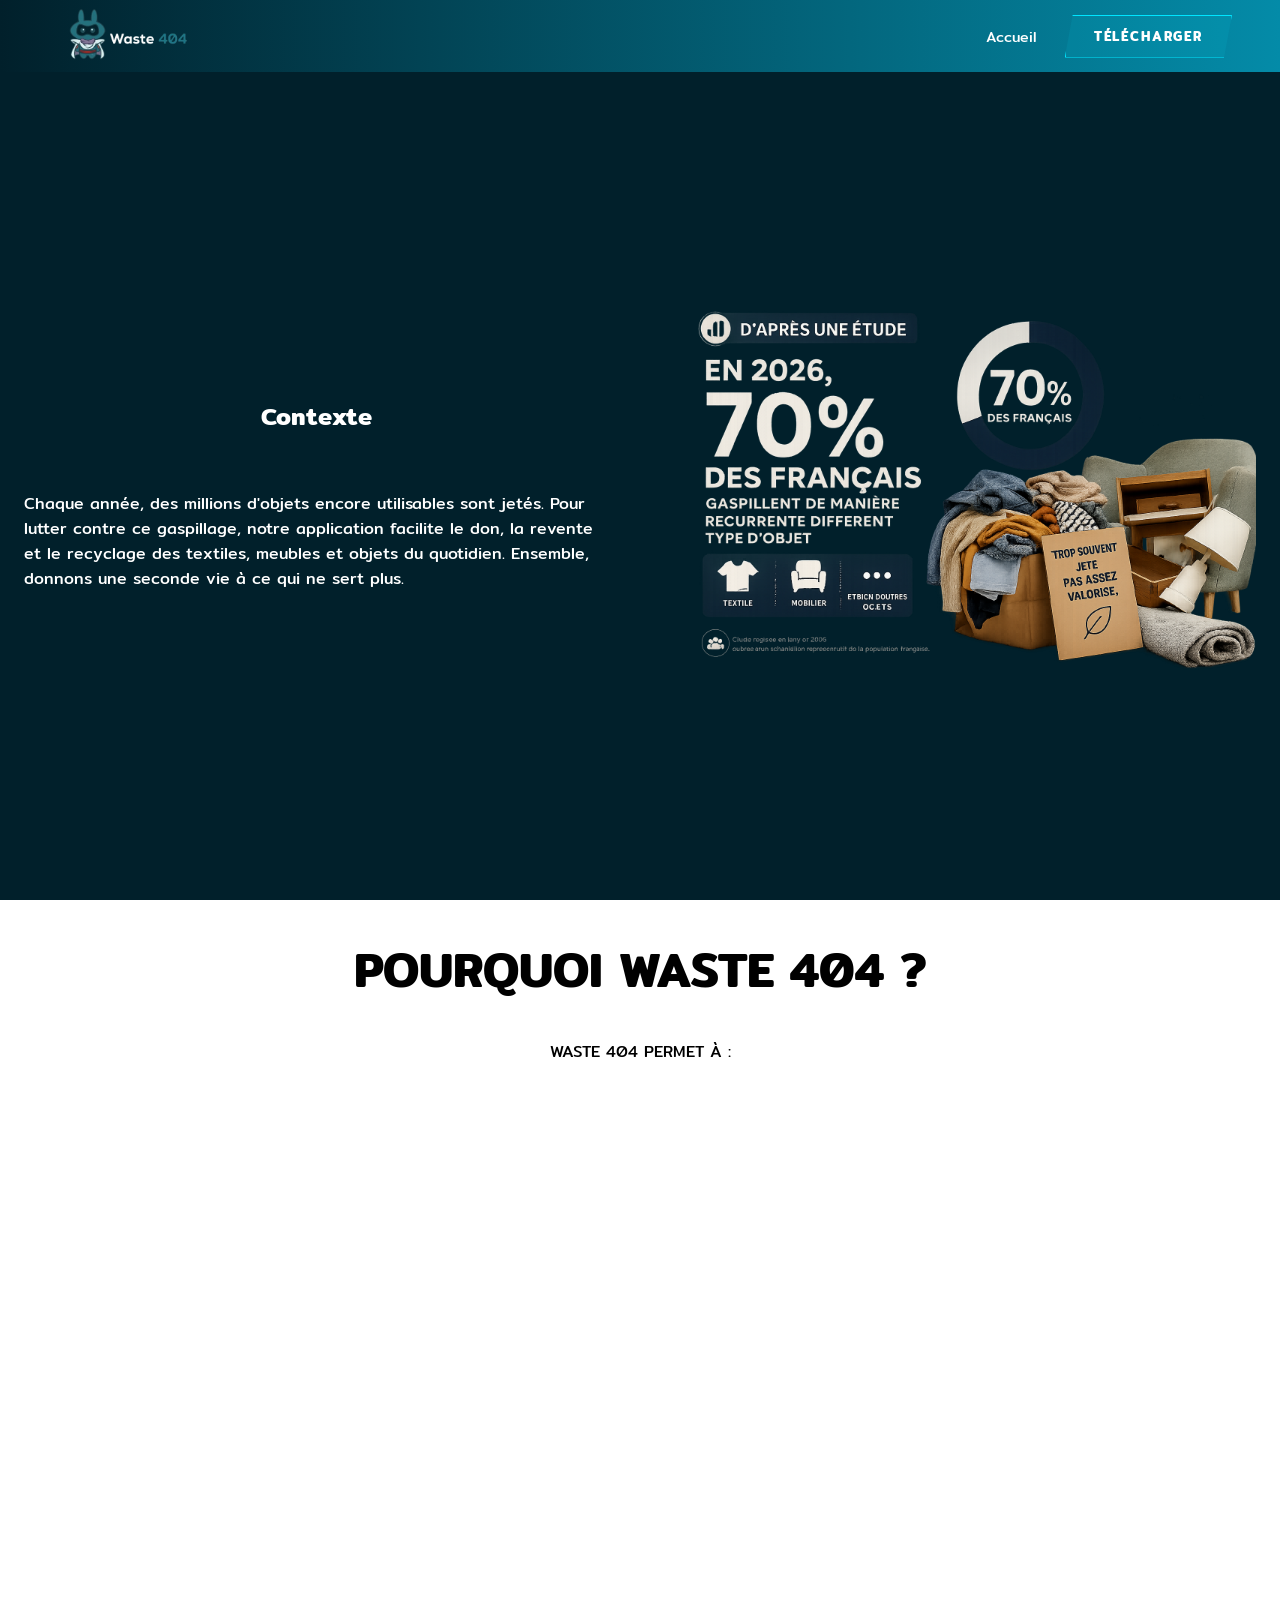
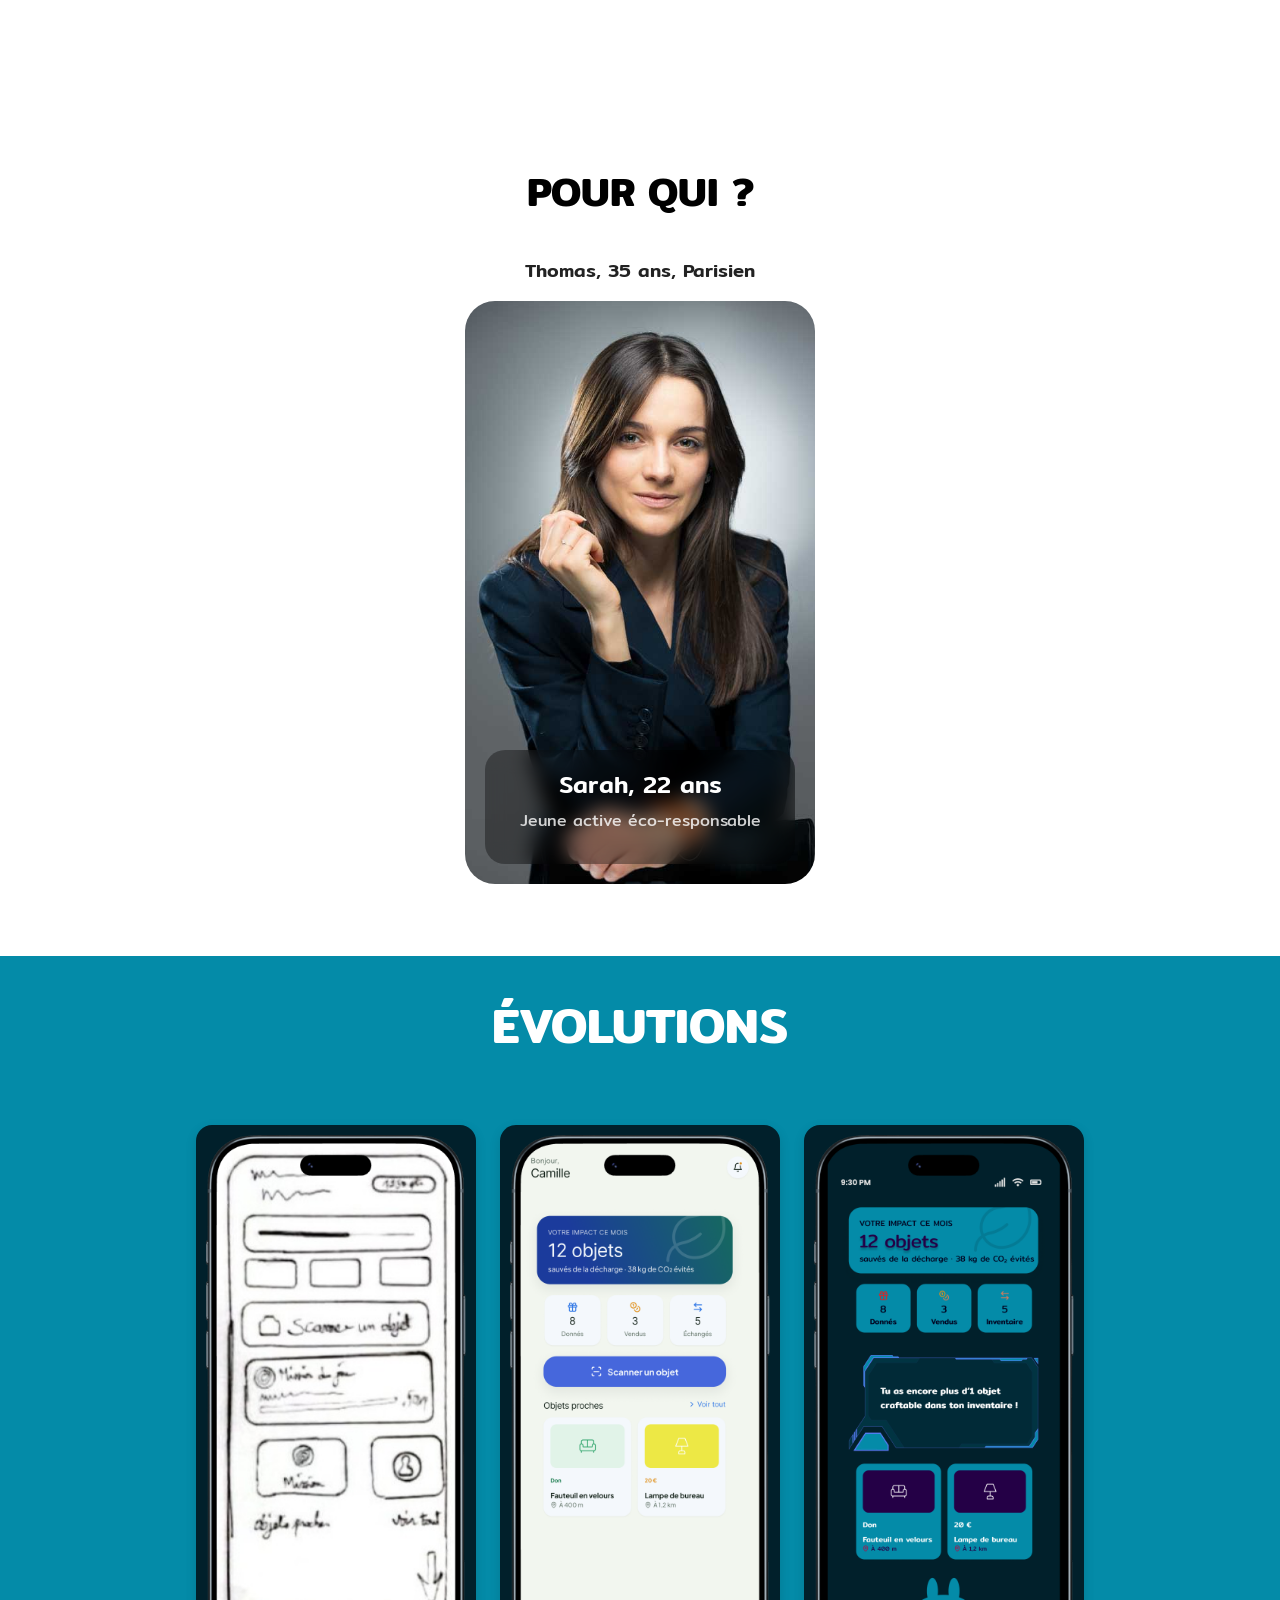
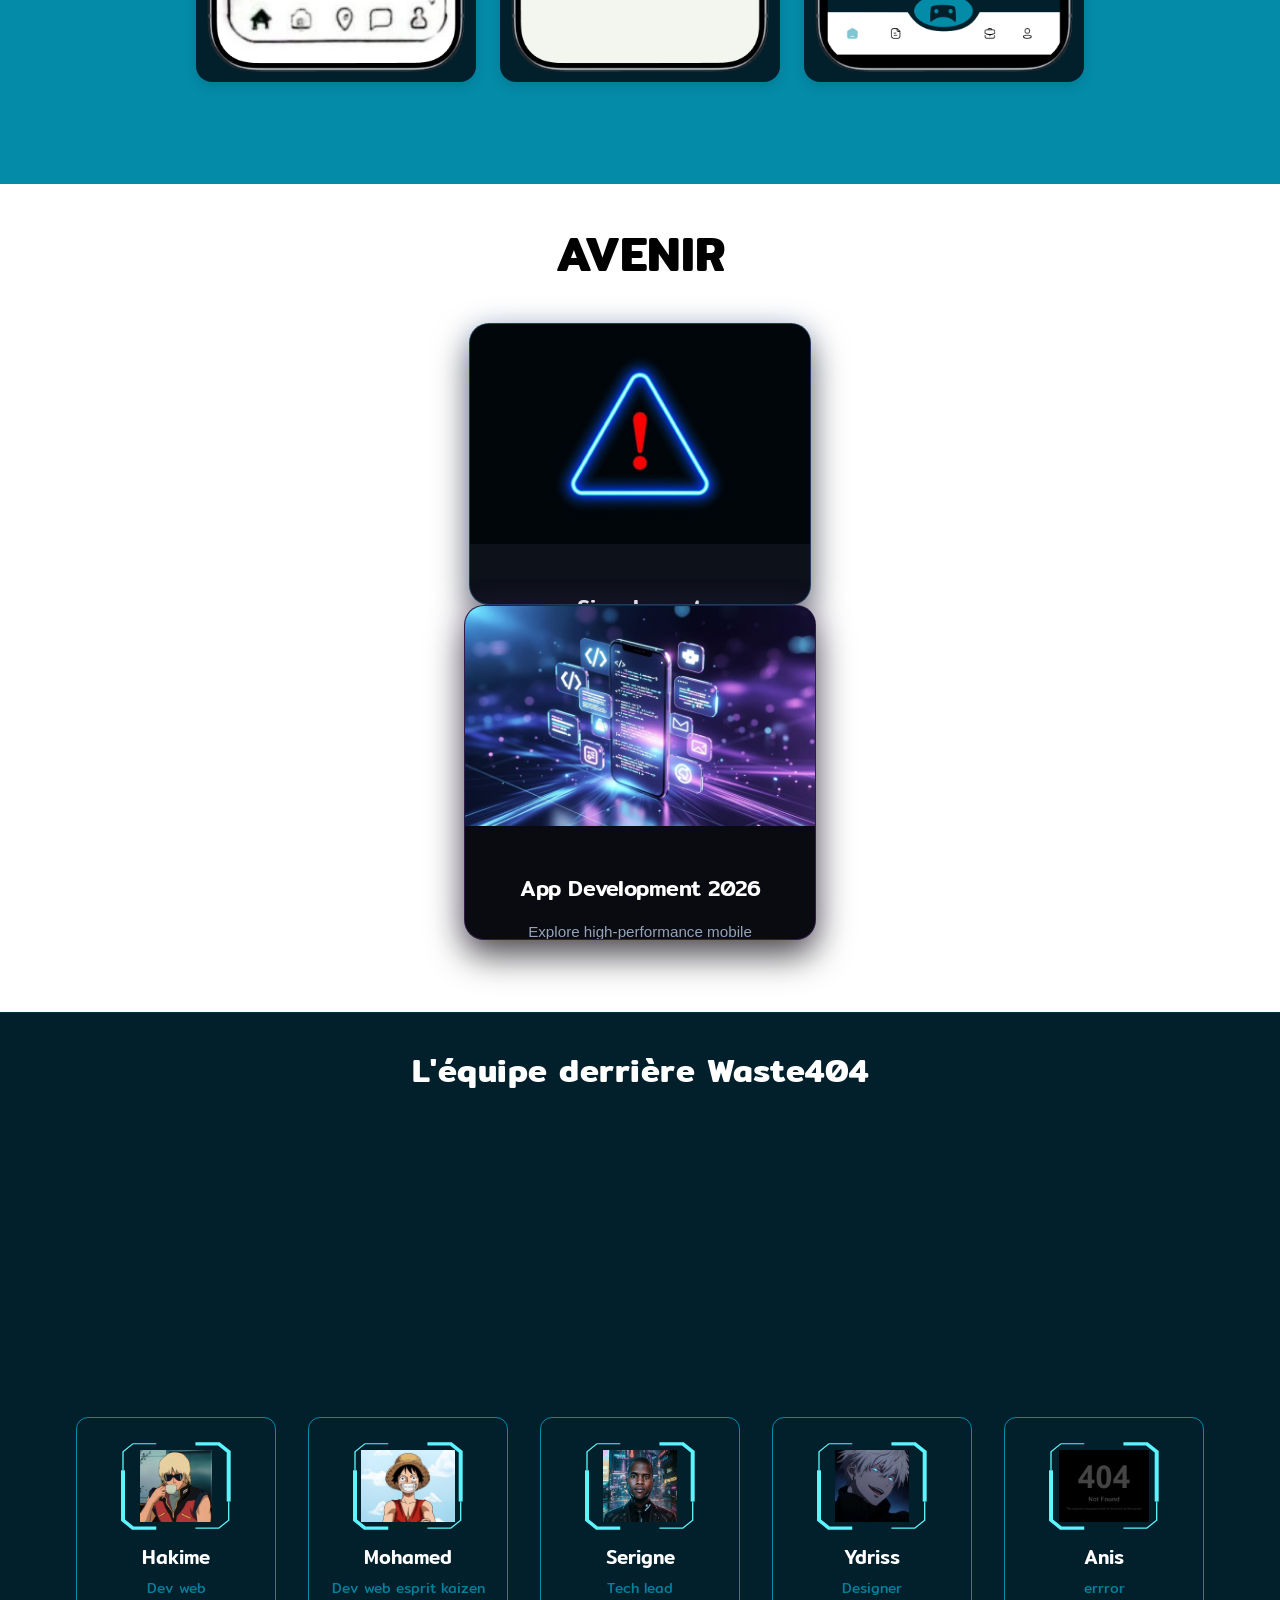
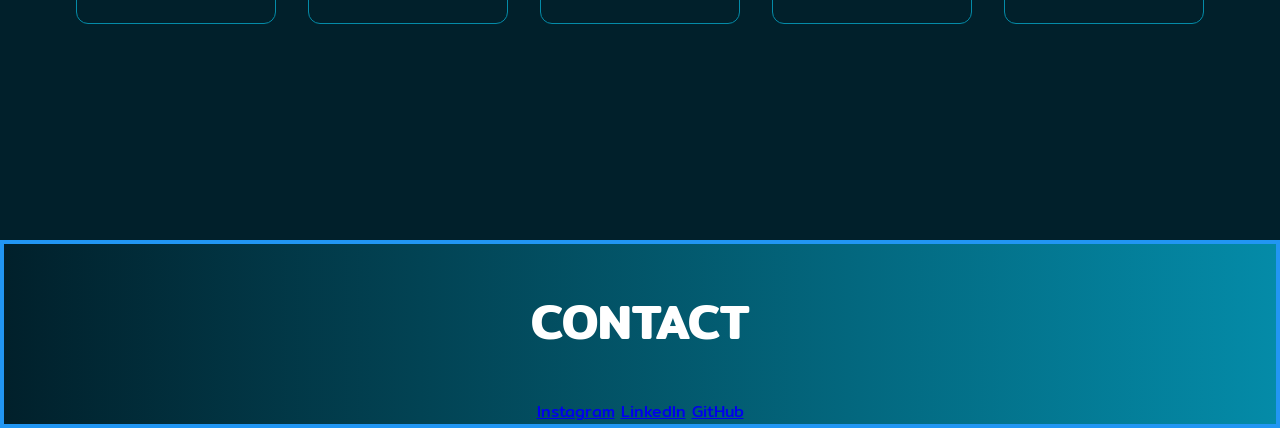
==== doc.html @ 0992323d "uniformisation index et doc section 100vh et titre mitr" ====
<!DOCTYPE html>
<html>

<head>
  <meta charset="utf-8" />
  <meta name="viewport" content="width=device-width" />
  <title>Projet - Documentation</title>
  <link href="style.css" rel="stylesheet" type="text/css" />
  <link href="doc.css" rel="stylesheet" type="text/css" />
</head>

<body>
  <nav class="main-nav">
    <a href="index.html#accueil" class="nav-logo">
      <img src="asset/Waste_404LogoNav.png" alt="Waste 404">
    </a>
    <div class="nav-actions">
      <a href="index.html" class="nav-link">Accueil</a>
      <a target="_blank" href="https://www.figma.com/proto/Yg1JPnP7CUxEsBsc0eBv6f/WASTE-404?node-id=6352-3486&t=ItSNBShxPA9ElTEq-1" class="nav-cta">Télécharger</a>
    </div>
  </nav>
  
  <header>
    <section id="Contexte">
    <div class="container-glo">
      <div class="context-text">
      <h1>Contexte</h1>
        <p>Chaque année, des millions d'objets encore utilisables sont jetés. Pour lutter contre ce gaspillage, notre application facilite le don, la revente et le recyclage des textiles, meubles et objets du quotidien. Ensemble, donnons une seconde vie à ce qui ne sert plus.</p>
      </div>
        <img src="asset/ChatGPT Image 22 juin 2026, 03_40_46.png">
       </div> 

  </section>
  </header>
  <main>

    <section class="section contexte">
      <div class="content">
        <h2>POURQUOI WASTE 404 ?</h2>
        <p>WASTE 404 permet à :</p>
      </div>
    </section>

 

    <section class="section pour-qui">
      <h2>POUR QUI ?</h2>
      <div class="card">
        <div class="texte">
          <h3>Thomas, 35 ans, Parisien</h3>
        </div>

        <div class="persona-image">
          <img src="asset/Sarah.png" alt="Sarah">

          <div class="persona-footer">
            <h4>Sarah, 22 ans</h4>
            <p>Jeune active éco-responsable</p>
          </div>
        </div>

      </div>
    </section>

    <section class="evolutions">
      <h1 class="section-heading">ÉVOLUTIONS</h1>
      <div class="cards">
        <div class="card">
          <img src="asset/PapierFrame (1).png" alt="Wireframe">
        </div>
        <div class="card">
          <img src="asset/Phase1_Accueil.png" alt="Version claire">
        </div>
        <div class="card">
          <img src="asset/Accueil_final.png" alt="Version sombre">
        </div>
      </div>
    </section>
    <section class="section contexte">
      <div class="content">
        <h2>AVENIR</h2>
      </div>
      <div class="neon-card">
        <!-- Conteneur pour l'image -->
        <div class="card-image-container">
          <img src="Signalement.jpeg" alt="Alerte Néon" class="card-image">
        </div>

        <!-- Conteneur pour le texte en dessous -->
        <div class="card-content">
          <h3>Signalement</h3>
          <p>Ajout d'une fonctionnalité de Signalement.</p>
        </div>
      </div>
      <div class="dev-card">
        <!-- Conteneur pour l'image -->
        <div class="card-image-container">
          <img src="asset/Contact-Dev.jpeg" alt="App Development" class="card-image">
        </div>

        <!-- Conteneur pour le texte en dessous -->
        <div class="card-content">
          <h3>App Development 2026</h3>
          <p>Explore high-performance mobile engineering. Build seamless, modern interfaces with powerful backend
            systems and glassmorphic designs.</p>
        </div>
      </div>
      </section>

      <section id="team-section">
        <div class="team-container">
          <h1 id="team-title" class="section-heading">L'équipe derrière Waste404</h1>
          <div class="team-grid">
            <div class="team-card">
              <div class="testimonial-photo team-photo">
                <img src="asset/87c9657e01e92c40a8dbd4ad7228b043_400x400.png" alt="Hakime" class="avatar">
              </div>
              <h4>Hakime</h4>
              <p class="team-role">Dev web</p>
            </div>
            <div class="team-card">
              <div class="testimonial-photo team-photo">
                <img src="asset/couvsiteluffy.png" alt="Mohamed" class="avatar">
              </div>
              <h4>Mohamed</h4>
              <p class="team-role">Dev web esprit kaizen</p>
            </div>
            <div class="team-card">
              <div class="testimonial-photo team-photo">
                <img src="asset/Gemini_Generated_Image_l7ln7l7ln7l7ln7l.png" alt="Serigne" class="avatar">
              </div>
              <h4>Serigne</h4>
              <p class="team-role">Tech lead</p>
            </div>
            <div class="team-card">
              <div class="testimonial-photo team-photo">
                <img src="asset/5418462046432047.jpg" alt="Ydriss" class="avatar">
              </div>
              <h4>Ydriss</h4>
              <p class="team-role">Designer</p>
            </div>
            <div class="team-card">
              <div class="testimonial-photo team-photo">
                <img src="asset/Error_404.png" alt="Anis" class="avatar">
              </div>
              <h4>Anis</h4>
              <p class="team-role">errror</p>
            </div>
          </div>
        </div>
      </section>

    </main>

  <footer>
    <div class="footer-content">
      <h2>Contact</h2>

      <div class="socials">
        <a href="#">Instagram</a>
        <a href="#">LinkedIn</a>
        <a href="#">GitHub</a>
      </div>
    </div>
  </footer>

</body>

</html>
---- style.css ----
@import url('https://fonts.googleapis.com/css2?family=Mitr:wght@400;500;600&display=swap');

:root {
  --font-title: "Mitr", sans-serif;
  --font-title-weight-medium: 500;
  --font-title-weight-semibold: 600;
}

h1,
h2 {
  font-family: var(--font-title);
  font-weight: var(--font-title-weight-semibold);
}

h3,
h4,
h5,
h6 {
  font-family: var(--font-title);
  font-weight: var(--font-title-weight-medium);
}
---- doc.css ----
/* Le code CSS spécifique à la page de documentation */

html {
    height: 100%;
    width: 100%;
    padding: 0;
    margin: 0;
    scroll-behavior: smooth;
    scroll-padding-top: var(--nav-height);
}

body {
    margin: 0;
    font-family: var(--font-title);
}

:root {
    --Dark-Amethyst: #240046;
    --bleu-sarcelle: #048BA8;
    --bleu-nuit: #01202B;
    --blanc: #FFF;
    --cyan-neon: #00E5FF;
    --nav-height: 72px;
    --section-height: calc(100vh - var(--nav-height));
    --section-title-margin-top: 32px;
    --section-title-margin-bottom: 32px;
}

/* NAVBAR */
.main-nav {
    position: sticky;
    top: 0;
    z-index: 1000;
    height: var(--nav-height);
    background: linear-gradient(to right, var(--bleu-nuit), var(--bleu-sarcelle));
    display: flex;
    justify-content: space-between;
    align-items: center;
    padding: 0 48px;
    box-sizing: border-box;
}

.nav-logo {
    display: flex;
    align-items: center;
    text-decoration: none;
    flex-shrink: 0;
}

.nav-logo img {
    width: 160px;
    height: auto;
    display: block;
    transition: filter 0.3s ease;
}

.nav-logo:hover img {
    filter: drop-shadow(0 0 8px rgba(0, 229, 255, 0.5));
}

.nav-actions {
    display: flex;
    align-items: center;
    gap: 28px;
    margin-left: auto;
}

.nav-link {
    text-decoration: none;
    color: white;
    font-size: 0.9rem;
    transition: opacity 0.25s ease;
}

.nav-link:hover {
    text-decoration: underline;
    text-underline-offset: 4px;
    text-decoration-color: var(--cyan-neon);
}

.nav-cta {
    text-decoration: none;
    color: var(--blanc);
    font-size: 0.82rem;
    font-weight: 600;
    letter-spacing: 0.14em;
    text-transform: uppercase;
    padding: 10px 28px;
    border: 1px solid var(--cyan-neon);
    background: rgba(0, 229, 255, 0.08);
    clip-path: polygon(8px 0, 100% 0, calc(100% - 8px) 100%, 0 100%);
    transition: background 0.25s ease, box-shadow 0.25s ease, transform 0.25s ease;
    flex-shrink: 0;
}

.nav-cta:hover {
    background: rgba(0, 229, 255, 0.2);
    box-shadow: 0 0 20px rgba(0, 229, 255, 0.35), inset 0 0 12px rgba(0, 229, 255, 0.1);
    transform: translateY(-1px);
}

/* HEADER */
header {
    height: var(--section-height);
    background: var(--bleu-nuit);
    display: flex;
    justify-content: center;
    align-items: center;
    box-sizing: border-box;
}

    .hero {
        text-align: center;
        color: var(--bleu-sarcelle);
    }

    .hero h1 {
        position: absolute;
        font-size: 3rem;
        margin-top: 40px;
        margin-left: 162px;
        text-transform: uppercase;
    }

    #ImgBloc {
        position: relative;
    }

    .button {
        color: black;
        background-color: #048BA8;
        border-radius: 62px;
    }


    .hero p {
        margin-top: 10px;
        font-size: 1rem;
        text-transform: uppercase;
    }


    .section {
        height: var(--section-height);
        min-height: var(--section-height);
        display: flex;
        flex-direction: column;
        justify-content: flex-start;
        align-items: center;
        text-align: center;
        box-sizing: border-box;
        padding: 0 24px var(--nav-height);
    }

    .section-heading,
    .section > h2,
    .section .content h2,
    #Contexte h1,
    #team-title {
        text-align: center;
        width: 100%;
        margin-top: var(--section-title-margin-top);
        margin-bottom: var(--section-title-margin-bottom);
    }

    .content h2 {
        font-size: 3rem;
        text-transform: uppercase;
    }

    .content p,
    .content span {
        font-size: 1rem;
        text-transform: uppercase;
    }






    /* CONTEXTE */
  #Contexte{
  height: 100%;
  width: 100%;
  background-color: var(--bleu-nuit);
  box-sizing: border-box;
  display: flex;
  flex-direction: column;
}

#Contexte h1{
  text-align: center;
}

#Contexte img{
  width: min(650px, 45vw);
  max-height: calc(var(--section-height) - 180px);
  object-fit: contain;
  padding: 24px;
}

 .container-glo{
  flex: 1;
  display: flex;
  align-items: center;
  justify-content: center;
  gap: 24px;
  min-height: 0;
 }

 .context-text{
  color: var(--blanc);
  
  display: flex;
  justify-content: center;
  flex-direction: column;
  gap: 8px;
  padding: 24px;
  font-size: medium;
 }




 
    /* CIBLES */
    .cibles {
        padding: 80px 10%;
        background: #01202B;
    }

    .section.pour-qui {
        height: var(--section-height);
        box-sizing: border-box;
        overflow: hidden;
    }

    .section.pour-qui h2 {
        font-size: 40px;
        color: #000;
        margin-right: 0;
        flex-shrink: 0;
    }

    .section.pour-qui .card {
        flex: 1;
        min-height: 0;
        display: flex;
        flex-direction: column;
        align-items: center;
        justify-content: center;
        gap: 16px;
        width: 100%;
        margin-top: 0;
    }

    .section.pour-qui .card .texte {
        flex-shrink: 0;
    }

    .section.pour-qui .card .texte h3 {
        margin: 0;
    }

    .persona-info {
        flex: 1;
        background: rgba(255, 255, 255, 0.08);
        padding: 40px;
        border-radius: 30px;
        color: white;
    }

    .persona-info h3 {
        margin-top: 25px;
        margin-bottom: 10px;
        font-size: 1.8rem;
    }

    .persona-info ul {
        list-style: none;
        padding: 0;
    }

    .persona-info li {
        margin: 10px 0;
        position: relative;
        padding-left: 20px;
    }

    .persona-info li::before {
        content: "●";
        color: #5b6cff;
        position: absolute;
        left: 0;
    }

    .persona-image {
        position: relative;
        width: min(350px, 45vw);
        flex: 1;
        min-height: 0;
        max-height: calc(var(--section-height) - 200px);
        border-radius: 30px;
        overflow: hidden;
    }

    .persona-image img {
        width: 100%;
        height: 100%;
        display: block;
        object-fit: cover;
        object-position: center top;
    }

    .persona-footer {
        position: absolute;
        bottom: 20px;
        left: 20px;
        right: 20px;
        padding: 15px 20px;
        border-radius: 20px;
        backdrop-filter: blur(10px);
        background: rgba(0, 0, 0, 0.35);
        color: white;
    }

    .persona-footer h4 {
        margin: 0;
        font-size: 1.5rem;
    }

    .persona-footer p {
        margin-top: 5px;
        opacity: 0.8;
    }

    /*-------- EVOLUTIONS--------------- */


    .evolutions {
        background-color: #048BA8;
        height: var(--section-height);
        min-height: var(--section-height);
        display: flex;
        flex-direction: column;
        align-items: center;
        justify-content: flex-start;
        box-sizing: border-box;
        padding: 0 24px var(--nav-height);
        overflow: hidden;
    }

    .evolutions .section-heading {
        color: var(--blanc);
        font-size: 3rem;
        text-transform: uppercase;
    }

    .evolutions .cards {
        flex: 1;
        display: flex;
        justify-content: center;
        align-items: center;
        gap: 24px;
        flex-wrap: nowrap;
        width: 100%;
        max-width: 1200px;
        min-height: 0;
    }

    .evolutions .card {
        display: flex;
        align-items: center;
        justify-content: center;
        margin-top: 0;
        width: min(28vw, 280px);
        max-height: calc(var(--section-height) - 160px);
        padding: 10px;
        background: #01202B;
        border-radius: 16px;
        box-shadow: 0 4px 12px rgba(0, 0, 0, 0.12);
        box-sizing: border-box;
    }

    .evolutions .card img {
        width: 100%;
        max-height: calc(var(--section-height) - 200px);
        object-fit: contain;
        display: block;
        border-radius: 12px;
    }

    /* ------AVENIR------- */
    /* Style de la carte principale */
    .neon-card {
        background: #0d111a;
        /* Fond sombre qui se fond avec le noir de l'image */
        border: 1px solid rgba(81, 166, 255, 0.3);
        /* Bordure bleue subtile */
        border-radius: 20px;
        width: 340px;
        overflow: hidden;
        /* Pour que l'image respecte les bords arrondis */
        box-shadow: 0 15px 35px rgba(0, 0, 0, 0.6),
            0 0 25px rgba(44, 122, 255, 0.15);
        /* Effet de halo lumineux */
        font-family: 'Inter', sans-serif;
        transition: transform 0.3s ease, box-shadow 0.3s ease;
    }

    /* Effet au survol de la carte (Optionnel) */
    .neon-card:hover {
        transform: translateY(-5px);
        box-shadow: 0 20px 40px rgba(0, 0, 0, 0.7),
            0 0 35px rgba(81, 166, 255, 0.3);
    }

    /* Conteneur de l'image */
    .card-image-container {
        width: 100%;
        height: 240px;
        /* Ajuste la hauteur selon tes besoins */
        overflow: hidden;
    }

    /* Gestion de l'image pour qu'elle remplisse bien son espace */
    .card-image {
        width: 100%;
        height: 100%;
        object-fit: cover;
        /* Recadre proprement l'image sans la déformer */
        display: block;
    }

    /* Conteneur du texte */
    .card-content {
        padding: 24px;
    }

    .card h3 {
        color: #222;
    }

    /* Paragraphe sous l'image */
    .card-content p {
        color: #8a93a6;
        font-size: 0.95rem;
        line-height: 1.5;
    }

    /* Style de la carte principale */
    .dev-card {
        background: #0a0b10;
        /* Fond très sombre adapté aux tons de l'image */
        border: 1px solid rgba(168, 85, 247, 0.25);
        /* Bordure violette subtile */
        border-radius: 20px;
        width: 350px;
        overflow: hidden;
        /* Pour couper proprement l'image sur les bords arrondis */
        box-shadow: 0 15px 35px rgba(0, 0, 0, 0.7),
            0 0 30px rgba(168, 85, 247, 0.15);
        /* Halo lumineux violet */
        font-family: 'Inter', sans-serif;
        transition: transform 0.3s ease, box-shadow 0.3s ease;
    }

    /* Effet au survol (Hover) */
    .dev-card:hover {
        transform: translateY(-5px);
        border-color: rgba(59, 130, 246, 0.4);
        /* Passe au bleu électrique au survol */
        box-shadow: 0 20px 40px rgba(0, 0, 0, 0.8),
            0 0 35px rgba(59, 130, 246, 0.25);
        /* Halo bleu au survol */
    }

    /* Conteneur de l'image */
    .card-image-container {
        width: 100%;
        height: 220px;
        /* Hauteur idéale pour le ratio de cette image */
        overflow: hidden;
    }

    /* Gestion de l'image */
    .card-image {
        width: 100%;
        height: 100%;
        object-fit: cover;
        /* Permet de remplir l'espace sans déformer l'illustration */
        display: block;
    }

    /* Conteneur du texte */
    .card-content {
        padding: 24px;
    }

    /* Titre sous l'image */
    .card-content h3 {
        color: #ffffff;
        font-size: 1.35rem;
        margin-bottom: 12px;
        letter-spacing: -0.5px;
    }

    /* Paragraphe sous l'image */
    .card-content p {
        color: #94a3b8;
        /* Gris ardoise clair pour une super lisibilité */
        font-size: 0.95rem;
        line-height: 1.6;
    }

    /* Section Équipe */

    #team-section {
        background-color: var(--bleu-nuit);
        padding: 0 20px;
        color: var(--blanc);
        border-top: 1px solid rgba(0, 164, 180, 0.1);
        height: var(--section-height);
        box-sizing: border-box;
        display: flex;
        align-items: stretch;
        overflow-x: hidden;
    }

    .team-container {
        max-width: 1200px;
        width: 100%;
        margin: auto;
        text-align: center;
        padding: 0 0 var(--nav-height);
        box-sizing: border-box;
        display: flex;
        height: 100%;
        flex-direction: column;
        justify-content: space-between;
    }

    #team-title {
        font-size: 32px;
        letter-spacing: 0.5px;
        position: relative;
        color: var(--blanc);
    }

    .team-grid {
        display: flex;
        justify-content: center;
        gap: 32px;
        flex-wrap: wrap;
        width: 100%;
        padding-bottom: calc(var(--nav-height) * 2);
    }

    .team-card {
        background: var(--bleu-nuit);
        border: 1px solid var(--bleu-sarcelle);
        padding: 24px 16px;
        border-radius: 12px;
        width: 200px;
        box-sizing: border-box;
        overflow: hidden;
        transition: transform 0.3s ease, box-shadow 0.3s ease;
    }

    .team-card:hover {
        transform: translateY(-30px);
        box-shadow: 0 10px 20px var(--bleu-sarcelle);
        border-color: var(--Dark-Amethyst);
    }

    .testimonial-photo {
        position: relative;
        width: 140px;
        height: 112px;
        flex-shrink: 0;
        overflow: hidden;
    }

    .testimonial-photo > img {
        position: absolute;
        top: 10px;
        left: 10px;
        width: calc(100% - 20px);
        height: calc(100% - 20px);
        max-width: calc(100% - 20px);
        max-height: calc(100% - 20px);
        object-fit: cover;
        object-position: center;
        display: block;
        border-radius: 0;
        z-index: 0;
    }

    .testimonial-photo::after {
        content: '';
        position: absolute;
        inset: 0;
        background: url('asset/ui/photo.svg') no-repeat center / 100% 100%;
        pointer-events: none;
        z-index: 1;
    }

    .team-photo {
        width: 110px;
        height: 88px;
        margin: 0 auto 12px;
    }

    .team-photo > img {
        inset: 8px;
        width: calc(100% - 16px);
        height: calc(100% - 16px);
        max-width: calc(100% - 16px);
        max-height: calc(100% - 16px);
        object-fit: contain;
        object-position: center top;
    }

    .team-card h4 {
        font-size: 19px;
        margin: 10px 0 5px 0;
    }

    .team-role {
        font-size: 14px;
        color: var(--bleu-sarcelle);
        opacity: 0.9;
        margin: 0;
    }

    /* ------FOOTER------ */

    footer {
        height: 180px;
        background: linear-gradient(to right, var(--bleu-nuit), var(--bleu-sarcelle));
        border: 4px solid #2196f3;

        display: flex;
        justify-content: center;
        align-items: center;
        text-align: center;
    }

    .footer-content h2 {
        color: white;
        font-size: 3rem;
        text-transform: uppercase;
    }

    .footer-content p {
        color: black;
        margin-top: 10px;
        text-transform: uppercase;
    }

.section.cibles {
    display: flex;
    flex-direction: column;
    align-items: center;
    background-color: #f9f9f9;
    font-family: var(--font-title);
    height: var(--section-height);
    min-height: var(--section-height);
    padding: 40px 0;
    box-sizing: border-box;
}






/* Texte en haut centré */
.section.cibles .content {
    text-align: center;
    margin-top: 30px;
}

.section.cibles .content h2 {
    font-size: 60px;
    margin: 0;
    color: #000;
}

.section.cibles .content span {
    display: block;
    font-size: 50px;
    font-weight: var(--font-title-weight-semibold);
    margin: 10px 0;
}

.section.cibles .content p {
    font-size: 28px;
    font-weight: var(--font-title-weight-medium);
    margin: 0;
    color: #000;
}

/* Cartes en ligne centrées */
.section.cibles .cards-container {
    display: flex;
    flex-direction: row;
    /* ⬅️ ICI : en ligne */
    justify-content: center;
    /* centrage horizontal */
    align-items: center;
    /* centrage vertical */
    gap: 30px;
    flex-grow: 1;
}

.section.cibles .card {
    background-color: #2e7a8c;
    color: #fff;
    padding: 30px;
    border-radius: 10px;
    width: 280px;
    text-align: center;
    box-shadow: 0 4px 8px rgba(0, 0, 0, 0.1);
    margin-bottom: 60px;
}

.section.cibles .card h3 {
    font-size: 20px;
    margin-bottom: 60px;
}

.section.cibles .card p {
    font-size: 16px;
    line-height: 1.4;
}
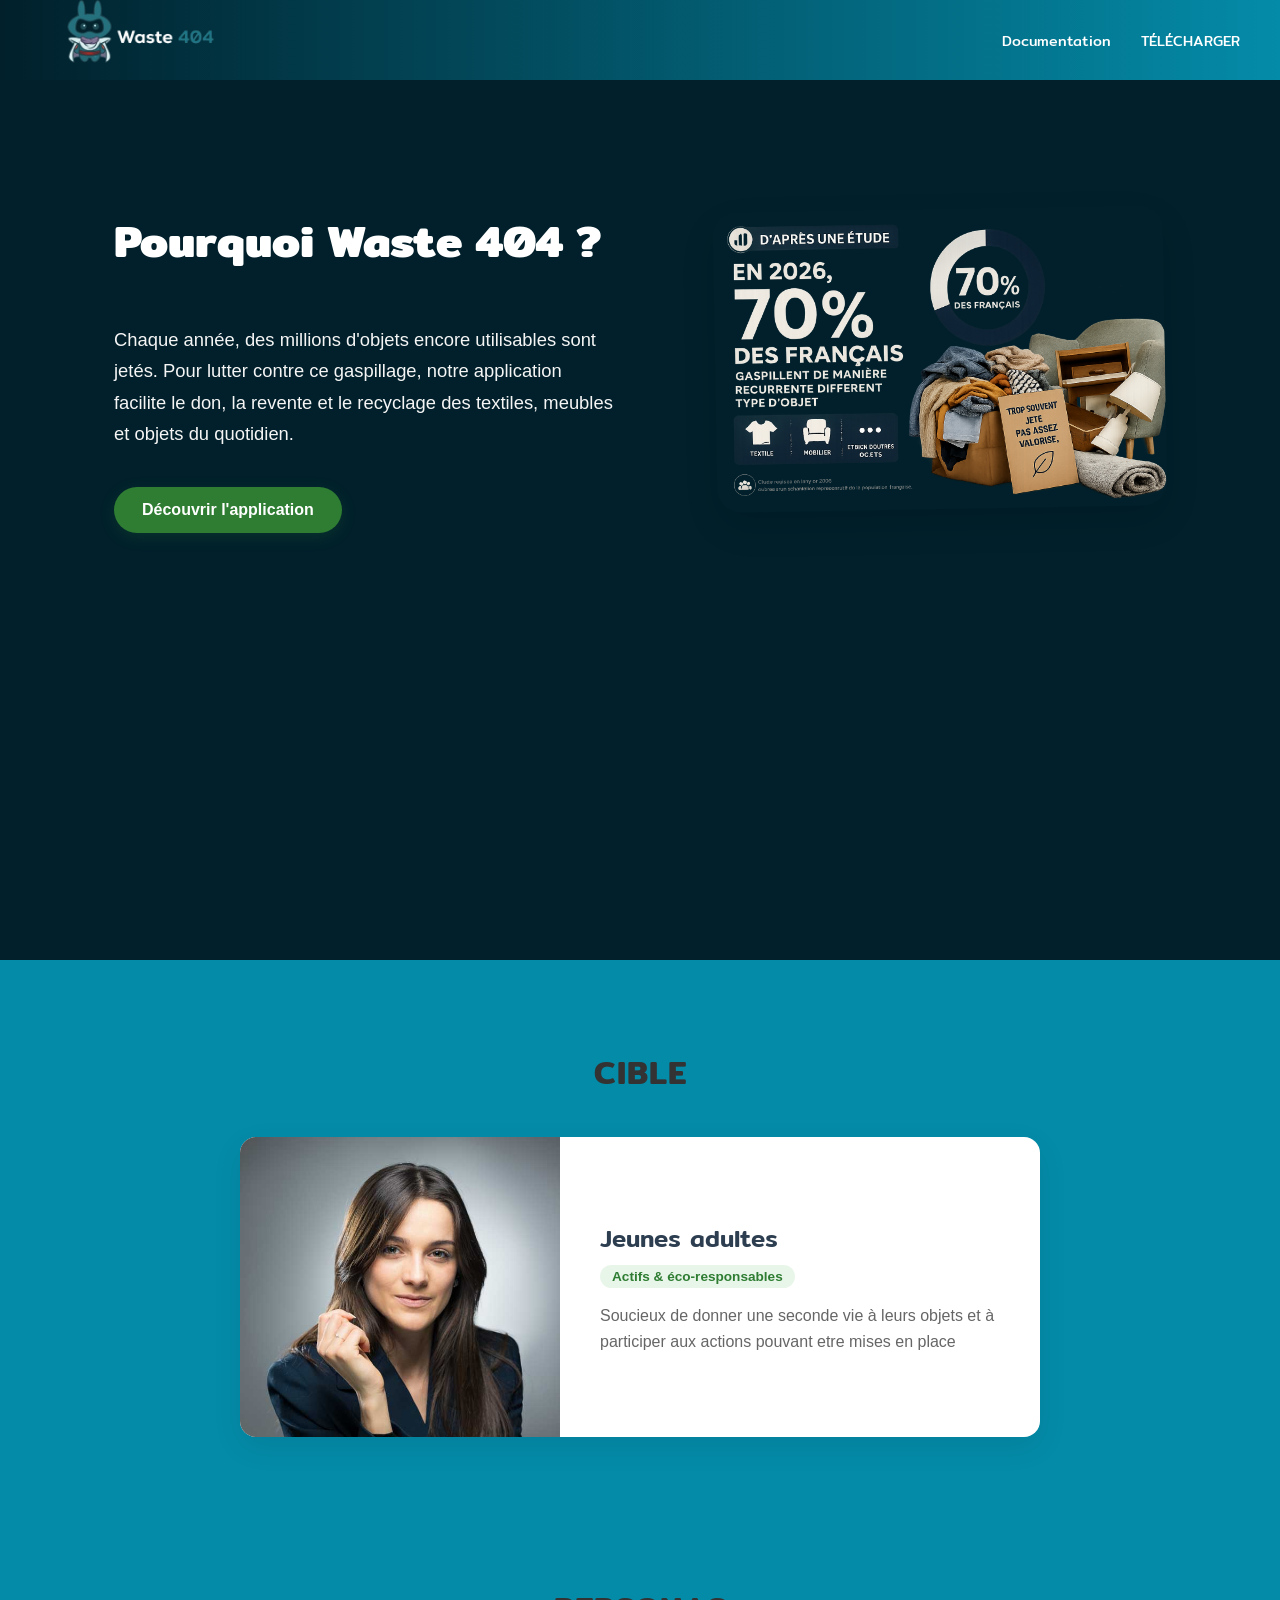
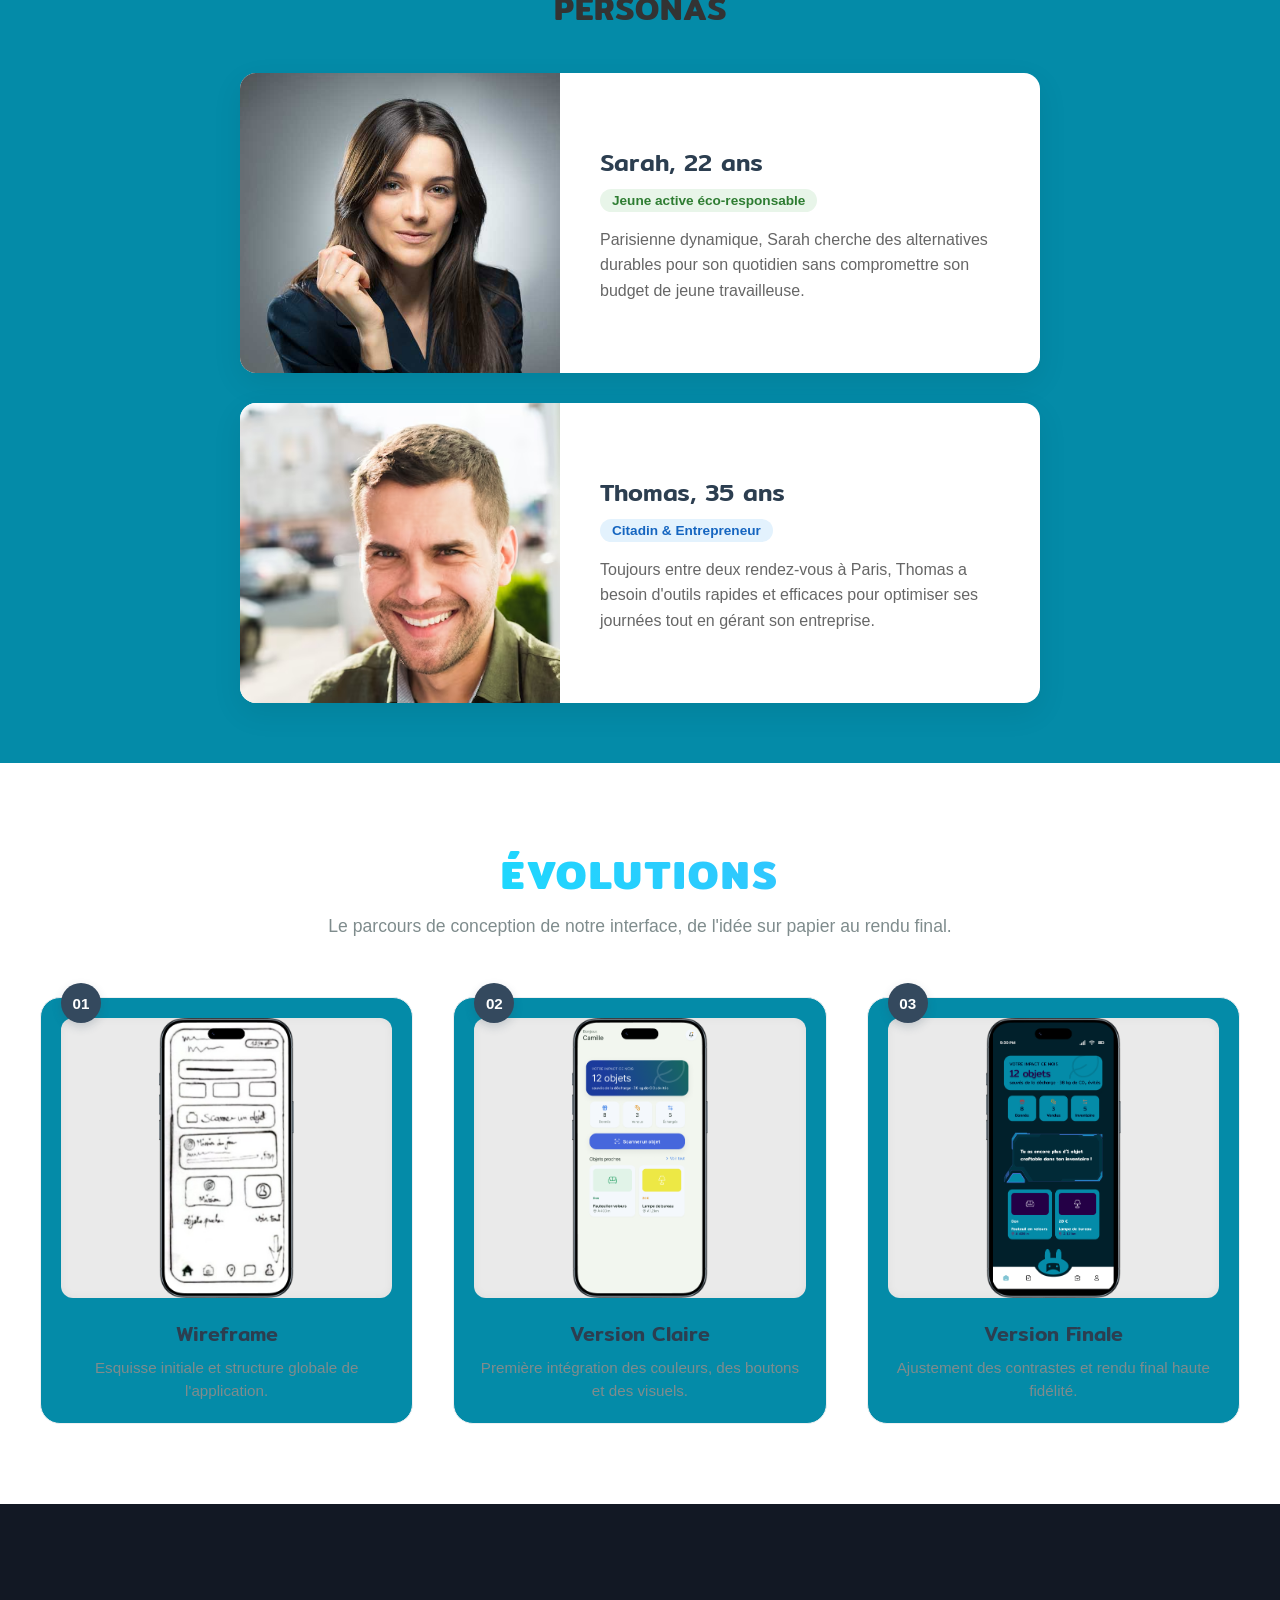
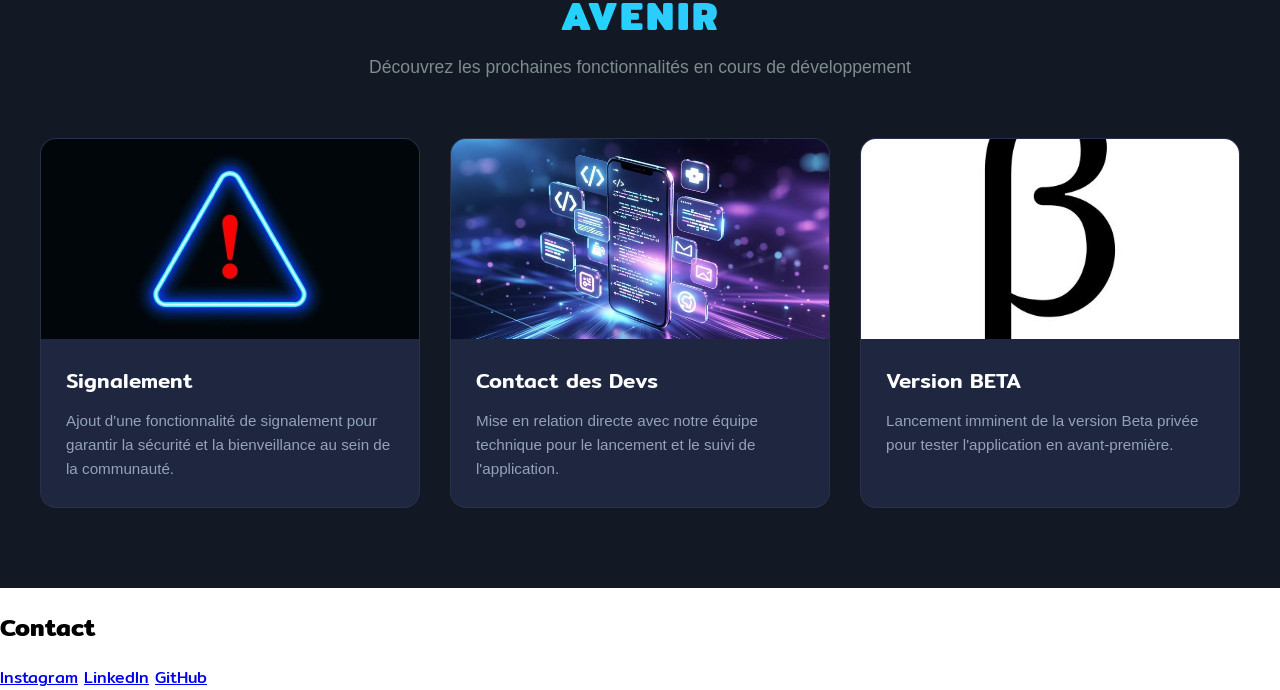
==== commit 7eb9b78e: "Update 23 juin soir Update 20h" ====
--- a/doc.html
+++ b/doc.html
@@ -10,147 +10,207 @@
 </head>
 
 <body>
-  <nav class="main-nav">
-    <a href="index.html#accueil" class="nav-logo">
-      <img src="asset/Waste_404LogoNav.png" alt="Waste 404">
-    </a>
-    <div class="nav-actions">
-      <a href="index.html" class="nav-link">Accueil</a>
-      <a target="_blank" href="https://www.figma.com/proto/Yg1JPnP7CUxEsBsc0eBv6f/WASTE-404?node-id=6352-3486&t=ItSNBShxPA9ElTEq-1" class="nav-cta">Télécharger</a>
+  <nav>
+    <div class="logo"><img src="asset/Waste_404LogoNav.png">
+    </div>
+    <div class="nav-links">
+      <a href="doc.html">Documentation</a>
+      <a
+        href="https://www.figma.com/proto/Yg1JPnP7CUxEsBsc0eBv6f/WASTE-404?node-id=6352-3486&t=ItSNBShxPA9ElTEq-1">TÉLÉCHARGER</a>
     </div>
   </nav>
-  
-  <header>
-    <section id="Contexte">
+
+  <header class="main-header">
     <div class="container-glo">
-      <div class="context-text">
-      <h1>Contexte</h1>
-        <p>Chaque année, des millions d'objets encore utilisables sont jetés. Pour lutter contre ce gaspillage, notre application facilite le don, la revente et le recyclage des textiles, meubles et objets du quotidien. Ensemble, donnons une seconde vie à ce qui ne sert plus.</p>
-      </div>
-        <img src="asset/ChatGPT Image 22 juin 2026, 03_40_46.png">
-       </div> 
-
-  </section>
+      <div class="hero-content">
+
+        <div class="context-text">
+          <h1>Pourquoi Waste 404 ?</h1>
+          <p class="subtitle">Chaque année, des millions d'objets encore utilisables sont jetés. Pour lutter contre ce
+            gaspillage, notre application facilite le don, la revente et le recyclage des textiles, meubles et objets du
+            quotidien.</p>
+
+          <!-- Ajout d'un bouton d'action (CTA) très recommandé pour un Header -->
+          <div class="hero-actions">
+            <a href="#decouvrir" class="btn-primary">Découvrir l'application</a>
+          </div>
+        </div>
+
+        <div class="context-image">
+          <img src="asset/ChatGPT Image 22 juin 2026, 03_40_46.png" alt=" Illustration de la seconde vie des objets">
+        </div>
+
+      </div>
+    </div>
   </header>
   <main>
 
-    <section class="section contexte">
-      <div class="content">
-        <h2>POURQUOI WASTE 404 ?</h2>
-        <p>WASTE 404 permet à :</p>
-      </div>
-    </section>
-
- 
+
+
+
 
     <section class="section pour-qui">
-      <h2>POUR QUI ?</h2>
-      <div class="card">
-        <div class="texte">
-          <h3>Thomas, 35 ans, Parisien</h3>
-        </div>
-
-        <div class="persona-image">
-          <img src="asset/Sarah.png" alt="Sarah">
-
-          <div class="persona-footer">
-            <h4>Sarah, 22 ans</h4>
-            <p>Jeune active éco-responsable</p>
-          </div>
-        </div>
-
-      </div>
-    </section>
-
-    <section class="evolutions">
-      <h1 class="section-heading">ÉVOLUTIONS</h1>
-      <div class="cards">
-        <div class="card">
-          <img src="asset/PapierFrame (1).png" alt="Wireframe">
-        </div>
-        <div class="card">
-          <img src="asset/Phase1_Accueil.png" alt="Version claire">
-        </div>
-        <div class="card">
-          <img src="asset/Accueil_final.png" alt="Version sombre">
-        </div>
-      </div>
-    </section>
-    <section class="section contexte">
-      <div class="content">
-        <h2>AVENIR</h2>
-      </div>
-      <div class="neon-card">
-        <!-- Conteneur pour l'image -->
-        <div class="card-image-container">
-          <img src="Signalement.jpeg" alt="Alerte Néon" class="card-image">
-        </div>
-
-        <!-- Conteneur pour le texte en dessous -->
-        <div class="card-content">
-          <h3>Signalement</h3>
-          <p>Ajout d'une fonctionnalité de Signalement.</p>
-        </div>
-      </div>
-      <div class="dev-card">
-        <!-- Conteneur pour l'image -->
-        <div class="card-image-container">
-          <img src="asset/Contact-Dev.jpeg" alt="App Development" class="card-image">
-        </div>
-
-        <!-- Conteneur pour le texte en dessous -->
-        <div class="card-content">
-          <h3>App Development 2026</h3>
-          <p>Explore high-performance mobile engineering. Build seamless, modern interfaces with powerful backend
-            systems and glassmorphic designs.</p>
-        </div>
-      </div>
-      </section>
-
-      <section id="team-section">
-        <div class="team-container">
-          <h1 id="team-title" class="section-heading">L'équipe derrière Waste404</h1>
-          <div class="team-grid">
-            <div class="team-card">
-              <div class="testimonial-photo team-photo">
-                <img src="asset/87c9657e01e92c40a8dbd4ad7228b043_400x400.png" alt="Hakime" class="avatar">
-              </div>
-              <h4>Hakime</h4>
-              <p class="team-role">Dev web</p>
-            </div>
-            <div class="team-card">
-              <div class="testimonial-photo team-photo">
-                <img src="asset/couvsiteluffy.png" alt="Mohamed" class="avatar">
-              </div>
-              <h4>Mohamed</h4>
-              <p class="team-role">Dev web esprit kaizen</p>
-            </div>
-            <div class="team-card">
-              <div class="testimonial-photo team-photo">
-                <img src="asset/Gemini_Generated_Image_l7ln7l7ln7l7ln7l.png" alt="Serigne" class="avatar">
-              </div>
-              <h4>Serigne</h4>
-              <p class="team-role">Tech lead</p>
-            </div>
-            <div class="team-card">
-              <div class="testimonial-photo team-photo">
-                <img src="asset/5418462046432047.jpg" alt="Ydriss" class="avatar">
-              </div>
-              <h4>Ydriss</h4>
-              <p class="team-role">Designer</p>
-            </div>
-            <div class="team-card">
-              <div class="testimonial-photo team-photo">
-                <img src="asset/Error_404.png" alt="Anis" class="avatar">
-              </div>
-              <h4>Anis</h4>
-              <p class="team-role">errror</p>
-            </div>
-          </div>
-        </div>
-      </section>
-
-    </main>
+      <div class="container">
+        <h2>CIBLE</h2>
+
+        <div class="persona-card">
+          <div class="persona-image">
+            <img src="asset/Sarah.png" alt="Portrait de Sarah">
+          </div>
+
+          <div class="persona-content">
+            <h3>Jeunes adultes</h3>
+            <span class="persona-badge">Actifs & éco-responsables</span>
+            <p class="persona-description">
+              Soucieux de donner une seconde vie à leurs objets et à participer aux actions pouvant etre mises en place
+            </p>
+          </div>
+        </div>
+      </div>
+    </section>
+
+    <section class="section pour-qui">
+      <div class="container">
+        <h2>PERSONAS</h2>
+
+        <!-- PREMIÈRE CARTE : SARAH -->
+        <div class="persona-card">
+          <div class="persona-image">
+            <img src="asset/Sarah.png" alt="Portrait de Sarah">
+          </div>
+
+          <div class="persona-content">
+            <h3>Sarah, 22 ans</h3>
+            <span class="persona-badge badge-green">Jeune active éco-responsable</span>
+            <p class="persona-description">
+              Parisienne dynamique, Sarah cherche des alternatives durables pour son quotidien sans compromettre son
+              budget de jeune travailleuse.
+            </p>
+          </div>
+        </div>
+
+        <!-- DEUXIÈME CARTE : THOMAS (Nouvelle) -->
+        <div class="persona-card">
+          <div class="persona-image">
+            <img src="asset/Thomas.png" alt="Portrait de Thomas">
+          </div>
+
+          <div class="persona-content">
+            <h3>Thomas, 35 ans</h3>
+            <span class="persona-badge badge-blue">Citadin & Entrepreneur</span>
+            <p class="persona-description">
+              Toujours entre deux rendez-vous à Paris, Thomas a besoin d'outils rapides et efficaces pour optimiser ses
+              journées tout en gérant son entreprise.
+            </p>
+          </div>
+        </div>
+
+      </div>
+    </section>
+
+    <section class="section-evolutions">
+      <div class="container">
+
+        <div class="section-header">
+          <h2>Évolutions</h2>
+          <p>Le parcours de conception de notre interface, de l'idée sur papier au rendu final.</p>
+        </div>
+
+        <div class="evolutions-grid">
+
+          <!-- ÉTAPE 1 : WIREFRAME -->
+          <div class="evolution-card">
+            <div class="step-number">01</div>
+            <div class="card-image-wrapper">
+              <img src="asset/PapierFrame (1).png" alt="Maquette Wireframe sur papier">
+            </div>
+            <div class="card-info">
+              <h3>Wireframe</h3>
+              <p>Esquisse initiale et structure globale de l'application.</p>
+            </div>
+          </div>
+
+          <!-- ÉTAPE 2 : VERSION CLAIRE -->
+          <div class="evolution-card">
+            <div class="step-number">02</div>
+            <div class="card-image-wrapper">
+              <img src="asset/Phase1_Accueil.png" alt="Maquette en Version claire">
+            </div>
+            <div class="card-info">
+              <h3>Version Claire</h3>
+              <p>Première intégration des couleurs, des boutons et des visuels.</p>
+            </div>
+          </div>
+
+          <!-- ÉTAPE 3 : VERSION SOMBRE -->
+          <div class="evolution-card">
+            <div class="step-number">03</div>
+            <div class="card-image-wrapper">
+              <img src="asset/Accueil_final.png" alt="Maquette finale en Version sombre">
+            </div>
+            <div class="card-info">
+              <h3>Version Finale</h3>
+              <p>Ajustement des contrastes et rendu final haute fidélité.</p>
+            </div>
+          </div>
+
+        </div> <!-- /evolutions-grid -->
+
+      </div>
+    </section>
+
+
+    <section id="avenir-cards" class="section-avenir">
+      <div class="container">
+
+        <div class="section-header">
+          <h2>Avenir</h2>
+          <p class="section-subtitle">Découvrez les prochaines fonctionnalités en cours de développement</p>
+        </div>
+
+        <div class="cards-grid">
+
+          <!-- CARTE 1 : SIGNALEMENT -->
+          <div class="neon-card">
+            <div class="card-image-container">
+              <img src="Signalement.jpeg" alt="Illustration Signalement" class="card-image">
+            </div>
+            <div class="card-content">
+              <h3>Signalement</h3>
+              <p>Ajout d'une fonctionnalité de signalement pour garantir la sécurité et la bienveillance au sein de la
+                communauté.</p>
+            </div>
+          </div>
+
+          <!-- CARTE 2 : CONTACT DEV -->
+          <div class="neon-card">
+            <div class="card-image-container">
+              <img src="asset/Contact-Dev.jpeg" alt="Illustration Contact Développeurs" class="card-image">
+            </div>
+            <div class="card-content">
+              <h3>Contact des Devs</h3>
+              <p>Mise en relation directe avec notre équipe technique pour le lancement et le suivi de l'application.
+              </p>
+            </div>
+          </div>
+
+          <!-- CARTE 3 : BETA -->
+          <div class="neon-card highlight-neon">
+            <div class="card-image-container">
+              <img src="asset/Beta.jpeg" alt="Illustration Version Beta" class="card-image">
+            </div>
+            <div class="card-content">
+              <h3>Version BETA</h3>
+              <p>Lancement imminent de la version Beta privée pour tester l'application en avant-première.</p>
+            </div>
+          </div>
+
+        </div> <!-- /cards-grid -->
+
+      </div>
+    </section>
+    </section>
+  </main>
 
   <footer>
     <div class="footer-content">
--- a/doc.css
+++ b/doc.css
@@ -5,659 +5,754 @@
     width: 100%;
     padding: 0;
     margin: 0;
-    scroll-behavior: smooth;
-    scroll-padding-top: var(--nav-height);
 }
 
 body {
     margin: 0;
     font-family: var(--font-title);
-}
+
+}
+
+
 
 :root {
     --Dark-Amethyst: #240046;
     --bleu-sarcelle: #048BA8;
     --bleu-nuit: #01202B;
     --blanc: #FFF;
-    --cyan-neon: #00E5FF;
-    --nav-height: 72px;
-    --section-height: calc(100vh - var(--nav-height));
-    --section-title-margin-top: 32px;
-    --section-title-margin-bottom: 32px;
 }
 
 /* NAVBAR */
-.main-nav {
-    position: sticky;
-    top: 0;
-    z-index: 1000;
-    height: var(--nav-height);
+nav {
+    height: 80px;
     background: linear-gradient(to right, var(--bleu-nuit), var(--bleu-sarcelle));
     display: flex;
     justify-content: space-between;
     align-items: center;
-    padding: 0 48px;
-    box-sizing: border-box;
-}
-
-.nav-logo {
-    display: flex;
-    align-items: center;
-    text-decoration: none;
-    flex-shrink: 0;
-}
-
-.nav-logo img {
-    width: 160px;
-    height: auto;
-    display: block;
-    transition: filter 0.3s ease;
-}
-
-.nav-logo:hover img {
-    filter: drop-shadow(0 0 8px rgba(0, 229, 255, 0.5));
-}
-
-.nav-actions {
-    display: flex;
-    align-items: center;
-    gap: 28px;
-    margin-left: auto;
-}
-
-.nav-link {
+    padding: 0 40px;
+}
+
+.logo {
+
+    font-size: 32px;
+    font-weight: bold;
+}
+
+nav img {
+    width: 200px;
+
+}
+
+
+.nav-links {
+    display: flex;
+    gap: 30px;
+}
+
+.nav-links a {
     text-decoration: none;
     color: white;
     font-size: 0.9rem;
-    transition: opacity 0.25s ease;
-}
-
-.nav-link:hover {
-    text-decoration: underline;
-    text-underline-offset: 4px;
-    text-decoration-color: var(--cyan-neon);
-}
-
-.nav-cta {
+}
+
+
+
+/* HEADER */
+
+/* --- Style du Header global --- */
+.main-header {
+    background: #01202B;
+    padding: 80px 20px;
+    font-family: 'Segoe UI', Tahoma, Geneva, Verdana, sans-serif;
+    overflow: hidden;
+    height: 80vh;
+}
+
+.container-glo {
+    max-width: 1100px;
+    margin: 0 auto;
+}
+
+/* --- Agencement Flexbox --- */
+.hero-content {
+    display: flex;
+    align-items: center;
+    gap: 50px;
+    /* Espace entre le texte et l'image */
+}
+
+/* --- Partie Texte --- */
+.context-text {
+    flex: 1;
+}
+
+.context-text h1 {
+    font-size: 2.8rem;
+    color: white;
+    line-height: 1.2;
+    margin-0: 0 0 20px 0;
+    font-weight: 800;
+}
+
+.context-text .subtitle {
+    font-size: 1.15rem;
+    color: whitesmoke;
+    line-height: 1.7;
+    margin-bottom: 30px;
+}
+
+/* --- Bouton d'action --- */
+.btn-primary {
+    display: inline-block;
+    background-color: #2e7d32;
+    /* Vert éco en accord avec tes cartes */
+    color: #ffffff;
+    padding: 14px 28px;
+    border-radius: 30px;
+    font-weight: 600;
     text-decoration: none;
+    box-shadow: 0 4px 15px rgba(46, 125, 50, 0.2);
+    transition: all 0.3s ease;
+}
+
+.btn-primary:hover {
+    background-color: #215d25;
+    transform: translateY(-2px);
+    box-shadow: 0 6px 20px rgba(46, 125, 50, 0.3);
+}
+
+/* --- Partie Image --- */
+.context-image {
+    flex: 1;
+    display: flex;
+    justify-content: center;
+}
+
+.context-image img {
+    width: 100%;
+    max-width: 450px;
+    height: auto;
+    border-radius: 24px;
+    /* Bords très arrondis style app moderne */
+    box-shadow: 0 15px 35px rgba(0, 0, 0, 0.1);
+    /* Ombre douce */
+    transform: rotate(-1deg);
+    /* Léger effet de style (optionnel) */
+    transition: transform 0.3s ease;
+}
+
+.context-image img:hover {
+    transform: rotate(0deg) scale(1.02);
+    /* S'aligne et grossit au survol */
+}
+
+/* --- Responsive (Tablettes et Mobiles) --- */
+@media (max-width: 768px) {
+    .main-header {
+        padding: 50px 20px;
+    }
+
+    .hero-content {
+        flex-direction: column-reverse;
+        /* Met l'image au-dessus du texte sur mobile */
+        gap: 35px;
+        text-align: center;
+    }
+
+    .context-text h1 {
+        font-size: 2.2rem;
+    }
+
+    .context-image img {
+        max-width: 80%;
+        transform: none;
+        /* On enlève la rotation sur mobile */
+    }
+
+    .context-image img:hover {
+        transform: none;
+    }
+}
+
+
+/* CONTEXTE */
+#Contexte {
+    height: 100vh;
+    background-color: var(--bleu-nuit);
+}
+
+#Contexte h1 {
+    display: flex;
+    justify-content: center;
+    text-align: center;
+}
+
+#Contexte img {
+    width: 650px;
+    padding: 46px;
+}
+
+.container-glo {
+
+    display: flex;
+}
+
+.context-text {
     color: var(--blanc);
-    font-size: 0.82rem;
+
+    display: flex;
+    justify-content: center;
+    flex-direction: column;
+    gap: 8px;
+    padding: 24px;
+    font-size: medium;
+}
+
+
+
+
+
+/* CIBLES */
+/* --- Base section --- */
+.pour-qui {
+    background-color: #048BA8;
+    /* Fond légèrement gris pour faire ressortir la carte */
+    padding: 60px 20px;
+    font-family: 'Segoe UI', Tahoma, Geneva, Verdana, sans-serif;
+}
+
+.pour-qui h2 {
+    text-align: center;
+    font-size: 2rem;
+    color: #333;
+    margin-bottom: 40px;
+    text-transform: uppercase;
+    letter-spacing: 1px;
+}
+
+.pour-qui .container {
+    max-width: 800px;
+    margin: 0 auto;
+}
+
+.content h2 {
+    text-align: center;
+}
+
+/* --- La Carte Persona --- */
+.persona-card {
+    display: flex;
+    align-items: center;
+    background: #ffffff;
+    border-radius: 16px;
+    box-shadow: 0 10px 30px rgba(0, 0, 0, 0.08);
+    /* Ombre douce */
+    overflow: hidden;
+    /* Pour que l'image respecte les bords arrondis */
+    transition: transform 0.3s ease, box-shadow 0.3s ease;
+}
+
+/* Effet de survol sympa */
+.persona-card:hover {
+    transform: translateY(-5px);
+    box-shadow: 0 15px 35px rgba(0, 0, 0, 0.12);
+}
+
+/* --- Partie Image --- */
+.persona-image {
+    flex: 0 0 40%;
+    /* Prend 40% de la largeur */
+    max-height: 300px;
+    overflow: hidden;
+}
+
+.persona-image img {
+    width: 100%;
+    height: 100%;
+    object-fit: cover;
+    /* Évite de déformer l'image */
+    display: block;
+}
+
+/* --- Partie Contenu Texte --- */
+.persona-content {
+    flex: 1;
+    /* Prend le reste de l'espace (60%) */
+    padding: 40px;
+}
+
+.persona-content h3 {
+    font-size: 1.5rem;
+    color: #2c3e50;
+    margin: 0 0 8px 0;
+}
+
+/* Petit badge stylisé pour le rôle */
+.persona-badge {
+    display: inline-block;
+    background-color: #e8f5e9;
+    /* Vert très clair */
+    color: #2e7d32;
+    /* Vert éco */
+    padding: 4px 12px;
+    border-radius: 20px;
+    font-size: 0.85rem;
     font-weight: 600;
-    letter-spacing: 0.14em;
+    margin-bottom: 15px;
+}
+
+.persona-description {
+    color: #666;
+    font-size: 1rem;
+    line-height: 1.6;
+    margin: 0;
+}
+
+/* --- Responsive (Mobile) --- */
+@media (max-width: 600px) {
+    .persona-card {
+        flex-direction: column;
+        /* On empile l'image et le texte sur mobile */
+    }
+
+    .persona-image {
+        flex: 0 0 100%;
+        width: 100%;
+        height: 200px;
+    }
+
+    .persona-content {
+        padding: 24px;
+    }
+}
+
+
+/* Espace entre les cartes si elles se suivent */
+.persona-card+.persona-card {
+    margin-top: 30px;
+}
+
+/* Couleurs personnalisées pour les badges (optionnel mais recommandé) */
+.badge-green {
+    background-color: #e8f5e9;
+    color: #2e7d32;
+}
+
+.badge-blue {
+    background-color: #e3f2fd;
+    color: #1565c0;
+}
+
+
+
+/*-------- EVOLUTIONS--------------- */
+
+
+/* --- Section Globale --- */
+.section-evolutions {
+    background-color: #ffffff;
+    padding: 80px 20px;
+    font-family: 'Segoe UI', Roboto, Helvetica, Arial, sans-serif;
+}
+
+.section-evolutions .container {
+    max-width: 1200px;
+    margin: 0 auto;
+}
+
+/* --- En-tête --- */
+.section-header {
+    text-align: center;
+    margin-bottom: 60px;
+}
+
+.section-header h2 {
+    font-size: 2.3rem;
     text-transform: uppercase;
-    padding: 10px 28px;
-    border: 1px solid var(--cyan-neon);
-    background: rgba(0, 229, 255, 0.08);
-    clip-path: polygon(8px 0, 100% 0, calc(100% - 8px) 100%, 0 100%);
-    transition: background 0.25s ease, box-shadow 0.25s ease, transform 0.25s ease;
-    flex-shrink: 0;
-}
-
-.nav-cta:hover {
-    background: rgba(0, 229, 255, 0.2);
-    box-shadow: 0 0 20px rgba(0, 229, 255, 0.35), inset 0 0 12px rgba(0, 229, 255, 0.1);
-    transform: translateY(-1px);
-}
-
-/* HEADER */
-header {
-    height: var(--section-height);
-    background: var(--bleu-nuit);
-    display: flex;
+    color: #1a252f;
+    letter-spacing: 2px;
+    margin: 0 0 10px 0;
+    font-weight: 800;
+}
+
+.section-header p {
+    color: #7f8c8d;
+    font-size: 1.1rem;
+    margin: 0;
+}
+
+/* --- Grille Responsive --- */
+.evolutions-grid {
+    display: grid;
+    grid-template-columns: repeat(3, 1fr);
+    /* 3 colonnes pour les 3 étapes */
+    gap: 40px;
+}
+
+/* --- La Carte Évolution --- */
+.evolution-card {
+    position: relative;
+    /* Pour positionner le numéro de l'étape */
+    background: #048BA8;
+    border-radius: 20px;
+    padding: 20px;
+    border: 1px solid #eef0f2;
+    transition: all 0.3s ease;
+    display: flex;
+    flex-direction: column;
+}
+
+.evolution-card:hover {
+    transform: translateY(-5px);
+    background: #ffffff;
+    box-shadow: 0 15px 35px rgba(0, 0, 0, 0.05);
+    border-color: #34495e;
+}
+
+/* --- Numéro d'étape stylisé --- */
+.step-number {
+    position: absolute;
+    top: -15px;
+    left: 20px;
+    background: #34495e;
+    /* Couleur sombre pro */
+    color: #ffffff;
+    width: 40px;
+    height: 40px;
+    border-radius: 50%;
+    display: flex;
+    align-items: center;
     justify-content: center;
-    align-items: center;
-    box-sizing: border-box;
-}
-
-    .hero {
+    font-weight: 700;
+    font-size: 0.95rem;
+    box-shadow: 0 4px 10px rgba(52, 73, 94, 0.2);
+    z-index: 2;
+}
+
+/* --- Zone de l'image --- */
+.card-image-wrapper {
+    width: 100%;
+    height: 280px;
+    /* Hauteur fixe pour aligner tes captures d'écran */
+    border-radius: 12px;
+    overflow: hidden;
+    background: #eaeaea;
+    /* Fond de secours */
+    box-shadow: inset 0 0 10px rgba(0, 0, 0, 0.05);
+}
+
+.card-image-wrapper img {
+    width: 100%;
+    height: 100%;
+    object-fit: contain;
+    /* Utilise 'contain' pour voir toute ta maquette sans la rogner, ou 'cover' selon ton rendu */
+    transition: transform 0.4s ease;
+}
+
+.evolution-card:hover .card-image-wrapper img {
+    transform: scale(1.04);
+    /* Léger effet de focus sur la maquette au survol */
+}
+
+/* --- Textes sous l'image --- */
+.card-info {
+    margin-top: 20px;
+    text-align: center;
+}
+
+.card-info h3 {
+    font-size: 1.25rem;
+    color: #2c3e50;
+    margin: 0 0 8px 0;
+}
+
+.card-info p {
+    color: #7f8c8d;
+    font-size: 0.95rem;
+    line-height: 1.5;
+    margin: 0;
+}
+
+/* --- Responsive --- */
+@media (max-width: 992px) {
+    .evolutions-grid {
+        grid-template-columns: 1fr;
+        /* Une seule colonne sur tablette et mobile */
+        gap: 50px;
+        /* Plus d'espace pour laisser respirer les numéros */
+    }
+
+    .card-image-wrapper {
+        height: 35px;
+        /* On donne un peu plus de hauteur sur mobile si nécessaire */
+        height: 320px;
+    }
+}
+
+/* ------AVENIR------- */
+
+
+/* --- Section Globale --- */
+.section-avenir {
+    background-color: #121824;
+    /* Fond sombre pour faire ressortir le néon */
+    color: #ffffff;
+    padding: 80px 20px;
+    font-family: 'Segoe UI', Roboto, Helvetica, Arial, sans-serif;
+}
+
+.section-avenir .container {
+    max-width: 1200px;
+    margin: 0 auto;
+}
+
+/* --- En-tête --- */
+.section-header {
+    text-align: center;
+    margin-bottom: 60px;
+}
+
+.section-header h2 {
+    font-size: 2.5rem;
+    text-transform: uppercase;
+    letter-spacing: 3px;
+    margin: 0 0 10px 0;
+    background: linear-gradient(45deg, #00f2fe, #4facfe);
+    -webkit-background-clip: text;
+    -webkit-text-fill-color: transparent;
+    /* Titre dégradé lumineux */
+}
+
+.section-subtitle {
+    color: #707e94;
+    font-size: 1.1rem;
+    margin: 0;
+}
+
+/* --- Grille des Cartes --- */
+.cards-grid {
+    display: grid;
+    grid-template-columns: repeat(3, 1fr);
+    /* 3 colonnes égales */
+    gap: 30px;
+}
+
+/* --- Style de la Carte Néon --- */
+.neon-card {
+    background: #1e2640;
+    border-radius: 16px;
+    overflow: hidden;
+    border: 1px solid rgba(255, 255, 255, 0.05);
+    transition: all 0.4s cubic-bezier(0.165, 0.84, 0.44, 1);
+    display: flex;
+    flex-direction: column;
+}
+
+/* --- Conteneur Image --- */
+.card-image-container {
+    width: 100%;
+    height: 200px;
+    overflow: hidden;
+    position: relative;
+}
+
+.card-image {
+    width: 100%;
+    height: 100%;
+    object-fit: cover;
+    transition: transform 0.5s ease;
+}
+
+/* --- Contenu Texte --- */
+.card-content {
+    padding: 25px;
+    flex-grow: 1;
+}
+
+.card-content h3 {
+    font-size: 1.3rem;
+    margin: 0 0 12px 0;
+    color: #ffffff;
+}
+
+.card-content p {
+    color: #94a3b8;
+    font-size: 0.95rem;
+    line-height: 1.6;
+    margin: 0;
+}
+
+/* --- Effets au Survol (Hover) --- */
+.neon-card:hover {
+    transform: translateY(-8px);
+    background: #242f50;
+    border-color: #00f2fe;
+    /* Effet de lueur néon bleue */
+    box-shadow: 0 10px 30px rgba(0, 242, 254, 0.2),
+        0 0 15px rgba(0, 242, 254, 0.1);
+}
+
+.neon-card:hover .card-image {
+    transform: scale(1.08);
+    /* Zoom léger sur l'image */
+}
+
+/* Optionnel : Une carte mise en valeur différemment (ex: la BETA en violet/rose) */
+.highlight-neon:hover {
+    border-color: #ff007f;
+    box-shadow: 0 10px 30px rgba(255, 0, 127, 0.2),
+        0 0 15px rgba(255, 0, 127, 0.1);
+}
+
+/* --- Responsive (Tablettes et Mobiles) --- */
+@media (max-width: 992px) {
+    .cards-grid {
+        grid-template-columns: repeat(2, 1fr);
+        /* 2 colonnes sur tablette */
+    }
+}
+
+@media (max-width: 650px) {
+    .cards-grid {
+        grid-template-columns: 1fr;
+        /* 1 seule colonne sur mobile */
+        gap: 25px;
+    }
+
+    .section-header h2 {
+        font-size: 2rem;
+    }
+}
+
+
+
+/* ------FOOTER------ */
+
+
+/* --- Base du Footer --- */
+.main-footer {
+    background-color: #1a1f2c;
+    /* Fond anthracite très moderne */
+    color: #ecf0f1;
+    padding: 60px 20px 20px 20px;
+    font-family: 'Segoe UI', Tahoma, Geneva, Verdana, sans-serif;
+}
+
+/* Grille pour aligner les 3 colonnes */
+.footer-container {
+    max-width: 1100px;
+    margin: 0 auto;
+    display: grid;
+    grid-template-columns: 2fr 1fr 1fr;
+    /* La première colonne est plus large */
+    gap: 40px;
+    padding-bottom: 40px;
+    border-bottom: 1px solid rgba(255, 255, 255, 0.08);
+    /* Ligne de séparation subtile */
+}
+
+/* --- Style des sections/colonnes --- */
+.footer-section h2 {
+    font-size: 1.8rem;
+    margin: 0 0 15px 0;
+    color: #ffffff;
+}
+
+.footer-section h3 {
+    font-size: 1.1rem;
+    text-transform: uppercase;
+    letter-spacing: 1px;
+    color: #94a3b8;
+    /* Couleur grise adoucie */
+    margin: 0 0 20px 0;
+}
+
+.footer-section p {
+    color: #cbd5e1;
+    font-size: 0.95rem;
+    line-height: 1.6;
+    margin: 0 0 10px 0;
+}
+
+/* --- Liens des Réseaux Sociaux --- */
+.social-links {
+    display: flex;
+    flex-direction: column;
+    /* Alignés verticalement */
+    gap: 12px;
+}
+
+.social-link {
+    color: #cbd5e1;
+    text-decoration: none;
+    font-size: 0.95rem;
+    transition: all 0.3s ease;
+    display: inline-block;
+    width: max-content;
+}
+
+/* Effets au survol (changement de couleur individuel si tu veux) */
+.social-link:hover {
+    transform: translateX(5px);
+    /* Léger décalage vers la droite */
+}
+
+.instagram:hover {
+    color: #e1306c;
+}
+
+.linkedin:hover {
+    color: #0077b5;
+}
+
+.github:hover {
+    color: #00f2fe;
+}
+
+/* --- Bandeau inférieur (Copyright) --- */
+.footer-bottom {
+    max-width: 1100px;
+    margin: 0 auto;
+    padding-top: 20px;
+    text-align: center;
+}
+
+.footer-bottom p {
+    font-size: 0.85rem;
+    color: #64748b;
+    margin: 0;
+}
+
+/* --- Responsive (Mobiles) --- */
+@media (max-width: 768px) {
+    .footer-container {
+        grid-template-columns: 1fr;
+        /* On passe sur une seule colonne sur mobile */
+        gap: 30px;
         text-align: center;
-        color: var(--bleu-sarcelle);
-    }
-
-    .hero h1 {
-        position: absolute;
-        font-size: 3rem;
-        margin-top: 40px;
-        margin-left: 162px;
-        text-transform: uppercase;
-    }
-
-    #ImgBloc {
-        position: relative;
-    }
-
-    .button {
-        color: black;
-        background-color: #048BA8;
-        border-radius: 62px;
-    }
-
-
-    .hero p {
-        margin-top: 10px;
-        font-size: 1rem;
-        text-transform: uppercase;
-    }
-
-
-    .section {
-        height: var(--section-height);
-        min-height: var(--section-height);
-        display: flex;
-        flex-direction: column;
-        justify-content: flex-start;
+    }
+
+    .social-links {
         align-items: center;
-        text-align: center;
-        box-sizing: border-box;
-        padding: 0 24px var(--nav-height);
-    }
-
-    .section-heading,
-    .section > h2,
-    .section .content h2,
-    #Contexte h1,
-    #team-title {
-        text-align: center;
-        width: 100%;
-        margin-top: var(--section-title-margin-top);
-        margin-bottom: var(--section-title-margin-bottom);
-    }
-
-    .content h2 {
-        font-size: 3rem;
-        text-transform: uppercase;
-    }
-
-    .content p,
-    .content span {
-        font-size: 1rem;
-        text-transform: uppercase;
-    }
-
-
-
-
-
-
-    /* CONTEXTE */
-  #Contexte{
-  height: 100%;
-  width: 100%;
-  background-color: var(--bleu-nuit);
-  box-sizing: border-box;
-  display: flex;
-  flex-direction: column;
-}
-
-#Contexte h1{
-  text-align: center;
-}
-
-#Contexte img{
-  width: min(650px, 45vw);
-  max-height: calc(var(--section-height) - 180px);
-  object-fit: contain;
-  padding: 24px;
-}
-
- .container-glo{
-  flex: 1;
-  display: flex;
-  align-items: center;
-  justify-content: center;
-  gap: 24px;
-  min-height: 0;
- }
-
- .context-text{
-  color: var(--blanc);
-  
-  display: flex;
-  justify-content: center;
-  flex-direction: column;
-  gap: 8px;
-  padding: 24px;
-  font-size: medium;
- }
-
-
-
-
- 
-    /* CIBLES */
-    .cibles {
-        padding: 80px 10%;
-        background: #01202B;
-    }
-
-    .section.pour-qui {
-        height: var(--section-height);
-        box-sizing: border-box;
-        overflow: hidden;
-    }
-
-    .section.pour-qui h2 {
-        font-size: 40px;
-        color: #000;
-        margin-right: 0;
-        flex-shrink: 0;
-    }
-
-    .section.pour-qui .card {
-        flex: 1;
-        min-height: 0;
-        display: flex;
-        flex-direction: column;
-        align-items: center;
-        justify-content: center;
-        gap: 16px;
-        width: 100%;
-        margin-top: 0;
-    }
-
-    .section.pour-qui .card .texte {
-        flex-shrink: 0;
-    }
-
-    .section.pour-qui .card .texte h3 {
-        margin: 0;
-    }
-
-    .persona-info {
-        flex: 1;
-        background: rgba(255, 255, 255, 0.08);
-        padding: 40px;
-        border-radius: 30px;
-        color: white;
-    }
-
-    .persona-info h3 {
-        margin-top: 25px;
-        margin-bottom: 10px;
-        font-size: 1.8rem;
-    }
-
-    .persona-info ul {
-        list-style: none;
-        padding: 0;
-    }
-
-    .persona-info li {
-        margin: 10px 0;
-        position: relative;
-        padding-left: 20px;
-    }
-
-    .persona-info li::before {
-        content: "●";
-        color: #5b6cff;
-        position: absolute;
-        left: 0;
-    }
-
-    .persona-image {
-        position: relative;
-        width: min(350px, 45vw);
-        flex: 1;
-        min-height: 0;
-        max-height: calc(var(--section-height) - 200px);
-        border-radius: 30px;
-        overflow: hidden;
-    }
-
-    .persona-image img {
-        width: 100%;
-        height: 100%;
-        display: block;
-        object-fit: cover;
-        object-position: center top;
-    }
-
-    .persona-footer {
-        position: absolute;
-        bottom: 20px;
-        left: 20px;
-        right: 20px;
-        padding: 15px 20px;
-        border-radius: 20px;
-        backdrop-filter: blur(10px);
-        background: rgba(0, 0, 0, 0.35);
-        color: white;
-    }
-
-    .persona-footer h4 {
-        margin: 0;
-        font-size: 1.5rem;
-    }
-
-    .persona-footer p {
-        margin-top: 5px;
-        opacity: 0.8;
-    }
-
-    /*-------- EVOLUTIONS--------------- */
-
-
-    .evolutions {
-        background-color: #048BA8;
-        height: var(--section-height);
-        min-height: var(--section-height);
-        display: flex;
-        flex-direction: column;
-        align-items: center;
-        justify-content: flex-start;
-        box-sizing: border-box;
-        padding: 0 24px var(--nav-height);
-        overflow: hidden;
-    }
-
-    .evolutions .section-heading {
-        color: var(--blanc);
-        font-size: 3rem;
-        text-transform: uppercase;
-    }
-
-    .evolutions .cards {
-        flex: 1;
-        display: flex;
-        justify-content: center;
-        align-items: center;
-        gap: 24px;
-        flex-wrap: nowrap;
-        width: 100%;
-        max-width: 1200px;
-        min-height: 0;
-    }
-
-    .evolutions .card {
-        display: flex;
-        align-items: center;
-        justify-content: center;
-        margin-top: 0;
-        width: min(28vw, 280px);
-        max-height: calc(var(--section-height) - 160px);
-        padding: 10px;
-        background: #01202B;
-        border-radius: 16px;
-        box-shadow: 0 4px 12px rgba(0, 0, 0, 0.12);
-        box-sizing: border-box;
-    }
-
-    .evolutions .card img {
-        width: 100%;
-        max-height: calc(var(--section-height) - 200px);
-        object-fit: contain;
-        display: block;
-        border-radius: 12px;
-    }
-
-    /* ------AVENIR------- */
-    /* Style de la carte principale */
-    .neon-card {
-        background: #0d111a;
-        /* Fond sombre qui se fond avec le noir de l'image */
-        border: 1px solid rgba(81, 166, 255, 0.3);
-        /* Bordure bleue subtile */
-        border-radius: 20px;
-        width: 340px;
-        overflow: hidden;
-        /* Pour que l'image respecte les bords arrondis */
-        box-shadow: 0 15px 35px rgba(0, 0, 0, 0.6),
-            0 0 25px rgba(44, 122, 255, 0.15);
-        /* Effet de halo lumineux */
-        font-family: 'Inter', sans-serif;
-        transition: transform 0.3s ease, box-shadow 0.3s ease;
-    }
-
-    /* Effet au survol de la carte (Optionnel) */
-    .neon-card:hover {
-        transform: translateY(-5px);
-        box-shadow: 0 20px 40px rgba(0, 0, 0, 0.7),
-            0 0 35px rgba(81, 166, 255, 0.3);
-    }
-
-    /* Conteneur de l'image */
-    .card-image-container {
-        width: 100%;
-        height: 240px;
-        /* Ajuste la hauteur selon tes besoins */
-        overflow: hidden;
-    }
-
-    /* Gestion de l'image pour qu'elle remplisse bien son espace */
-    .card-image {
-        width: 100%;
-        height: 100%;
-        object-fit: cover;
-        /* Recadre proprement l'image sans la déformer */
-        display: block;
-    }
-
-    /* Conteneur du texte */
-    .card-content {
-        padding: 24px;
-    }
-
-    .card h3 {
-        color: #222;
-    }
-
-    /* Paragraphe sous l'image */
-    .card-content p {
-        color: #8a93a6;
-        font-size: 0.95rem;
-        line-height: 1.5;
-    }
-
-    /* Style de la carte principale */
-    .dev-card {
-        background: #0a0b10;
-        /* Fond très sombre adapté aux tons de l'image */
-        border: 1px solid rgba(168, 85, 247, 0.25);
-        /* Bordure violette subtile */
-        border-radius: 20px;
-        width: 350px;
-        overflow: hidden;
-        /* Pour couper proprement l'image sur les bords arrondis */
-        box-shadow: 0 15px 35px rgba(0, 0, 0, 0.7),
-            0 0 30px rgba(168, 85, 247, 0.15);
-        /* Halo lumineux violet */
-        font-family: 'Inter', sans-serif;
-        transition: transform 0.3s ease, box-shadow 0.3s ease;
-    }
-
-    /* Effet au survol (Hover) */
-    .dev-card:hover {
-        transform: translateY(-5px);
-        border-color: rgba(59, 130, 246, 0.4);
-        /* Passe au bleu électrique au survol */
-        box-shadow: 0 20px 40px rgba(0, 0, 0, 0.8),
-            0 0 35px rgba(59, 130, 246, 0.25);
-        /* Halo bleu au survol */
-    }
-
-    /* Conteneur de l'image */
-    .card-image-container {
-        width: 100%;
-        height: 220px;
-        /* Hauteur idéale pour le ratio de cette image */
-        overflow: hidden;
-    }
-
-    /* Gestion de l'image */
-    .card-image {
-        width: 100%;
-        height: 100%;
-        object-fit: cover;
-        /* Permet de remplir l'espace sans déformer l'illustration */
-        display: block;
-    }
-
-    /* Conteneur du texte */
-    .card-content {
-        padding: 24px;
-    }
-
-    /* Titre sous l'image */
-    .card-content h3 {
-        color: #ffffff;
-        font-size: 1.35rem;
-        margin-bottom: 12px;
-        letter-spacing: -0.5px;
-    }
-
-    /* Paragraphe sous l'image */
-    .card-content p {
-        color: #94a3b8;
-        /* Gris ardoise clair pour une super lisibilité */
-        font-size: 0.95rem;
-        line-height: 1.6;
-    }
-
-    /* Section Équipe */
-
-    #team-section {
-        background-color: var(--bleu-nuit);
-        padding: 0 20px;
-        color: var(--blanc);
-        border-top: 1px solid rgba(0, 164, 180, 0.1);
-        height: var(--section-height);
-        box-sizing: border-box;
-        display: flex;
-        align-items: stretch;
-        overflow-x: hidden;
-    }
-
-    .team-container {
-        max-width: 1200px;
-        width: 100%;
-        margin: auto;
-        text-align: center;
-        padding: 0 0 var(--nav-height);
-        box-sizing: border-box;
-        display: flex;
-        height: 100%;
-        flex-direction: column;
-        justify-content: space-between;
-    }
-
-    #team-title {
-        font-size: 32px;
-        letter-spacing: 0.5px;
-        position: relative;
-        color: var(--blanc);
-    }
-
-    .team-grid {
-        display: flex;
-        justify-content: center;
-        gap: 32px;
-        flex-wrap: wrap;
-        width: 100%;
-        padding-bottom: calc(var(--nav-height) * 2);
-    }
-
-    .team-card {
-        background: var(--bleu-nuit);
-        border: 1px solid var(--bleu-sarcelle);
-        padding: 24px 16px;
-        border-radius: 12px;
-        width: 200px;
-        box-sizing: border-box;
-        overflow: hidden;
-        transition: transform 0.3s ease, box-shadow 0.3s ease;
-    }
-
-    .team-card:hover {
-        transform: translateY(-30px);
-        box-shadow: 0 10px 20px var(--bleu-sarcelle);
-        border-color: var(--Dark-Amethyst);
-    }
-
-    .testimonial-photo {
-        position: relative;
-        width: 140px;
-        height: 112px;
-        flex-shrink: 0;
-        overflow: hidden;
-    }
-
-    .testimonial-photo > img {
-        position: absolute;
-        top: 10px;
-        left: 10px;
-        width: calc(100% - 20px);
-        height: calc(100% - 20px);
-        max-width: calc(100% - 20px);
-        max-height: calc(100% - 20px);
-        object-fit: cover;
-        object-position: center;
-        display: block;
-        border-radius: 0;
-        z-index: 0;
-    }
-
-    .testimonial-photo::after {
-        content: '';
-        position: absolute;
-        inset: 0;
-        background: url('asset/ui/photo.svg') no-repeat center / 100% 100%;
-        pointer-events: none;
-        z-index: 1;
-    }
-
-    .team-photo {
-        width: 110px;
-        height: 88px;
-        margin: 0 auto 12px;
-    }
-
-    .team-photo > img {
-        inset: 8px;
-        width: calc(100% - 16px);
-        height: calc(100% - 16px);
-        max-width: calc(100% - 16px);
-        max-height: calc(100% - 16px);
-        object-fit: contain;
-        object-position: center top;
-    }
-
-    .team-card h4 {
-        font-size: 19px;
-        margin: 10px 0 5px 0;
-    }
-
-    .team-role {
-        font-size: 14px;
-        color: var(--bleu-sarcelle);
-        opacity: 0.9;
-        margin: 0;
-    }
-
-    /* ------FOOTER------ */
-
-    footer {
-        height: 180px;
-        background: linear-gradient(to right, var(--bleu-nuit), var(--bleu-sarcelle));
-        border: 4px solid #2196f3;
-
-        display: flex;
-        justify-content: center;
-        align-items: center;
-        text-align: center;
-    }
-
-    .footer-content h2 {
-        color: white;
-        font-size: 3rem;
-        text-transform: uppercase;
-    }
-
-    .footer-content p {
-        color: black;
-        margin-top: 10px;
-        text-transform: uppercase;
-    }
+        /* Centre les liens sur mobile */
+    }
+
+    .social-link:hover {
+        transform: translateY(-3px);
+        /* Sur mobile, on lève le lien plutôt que le décaler */
+    }
+}
+
+
+
+
+
+
+
+
+
+
+/*------CIBLES 2------*/
 
 .section.cibles {
     display: flex;
@@ -665,16 +760,9 @@
     align-items: center;
     background-color: #f9f9f9;
     font-family: var(--font-title);
-    height: var(--section-height);
-    min-height: var(--section-height);
+    min-height: 100vh;
     padding: 40px 0;
-    box-sizing: border-box;
-}
-
-
-
-
-
+}
 
 /* Texte en haut centré */
 .section.cibles .content {
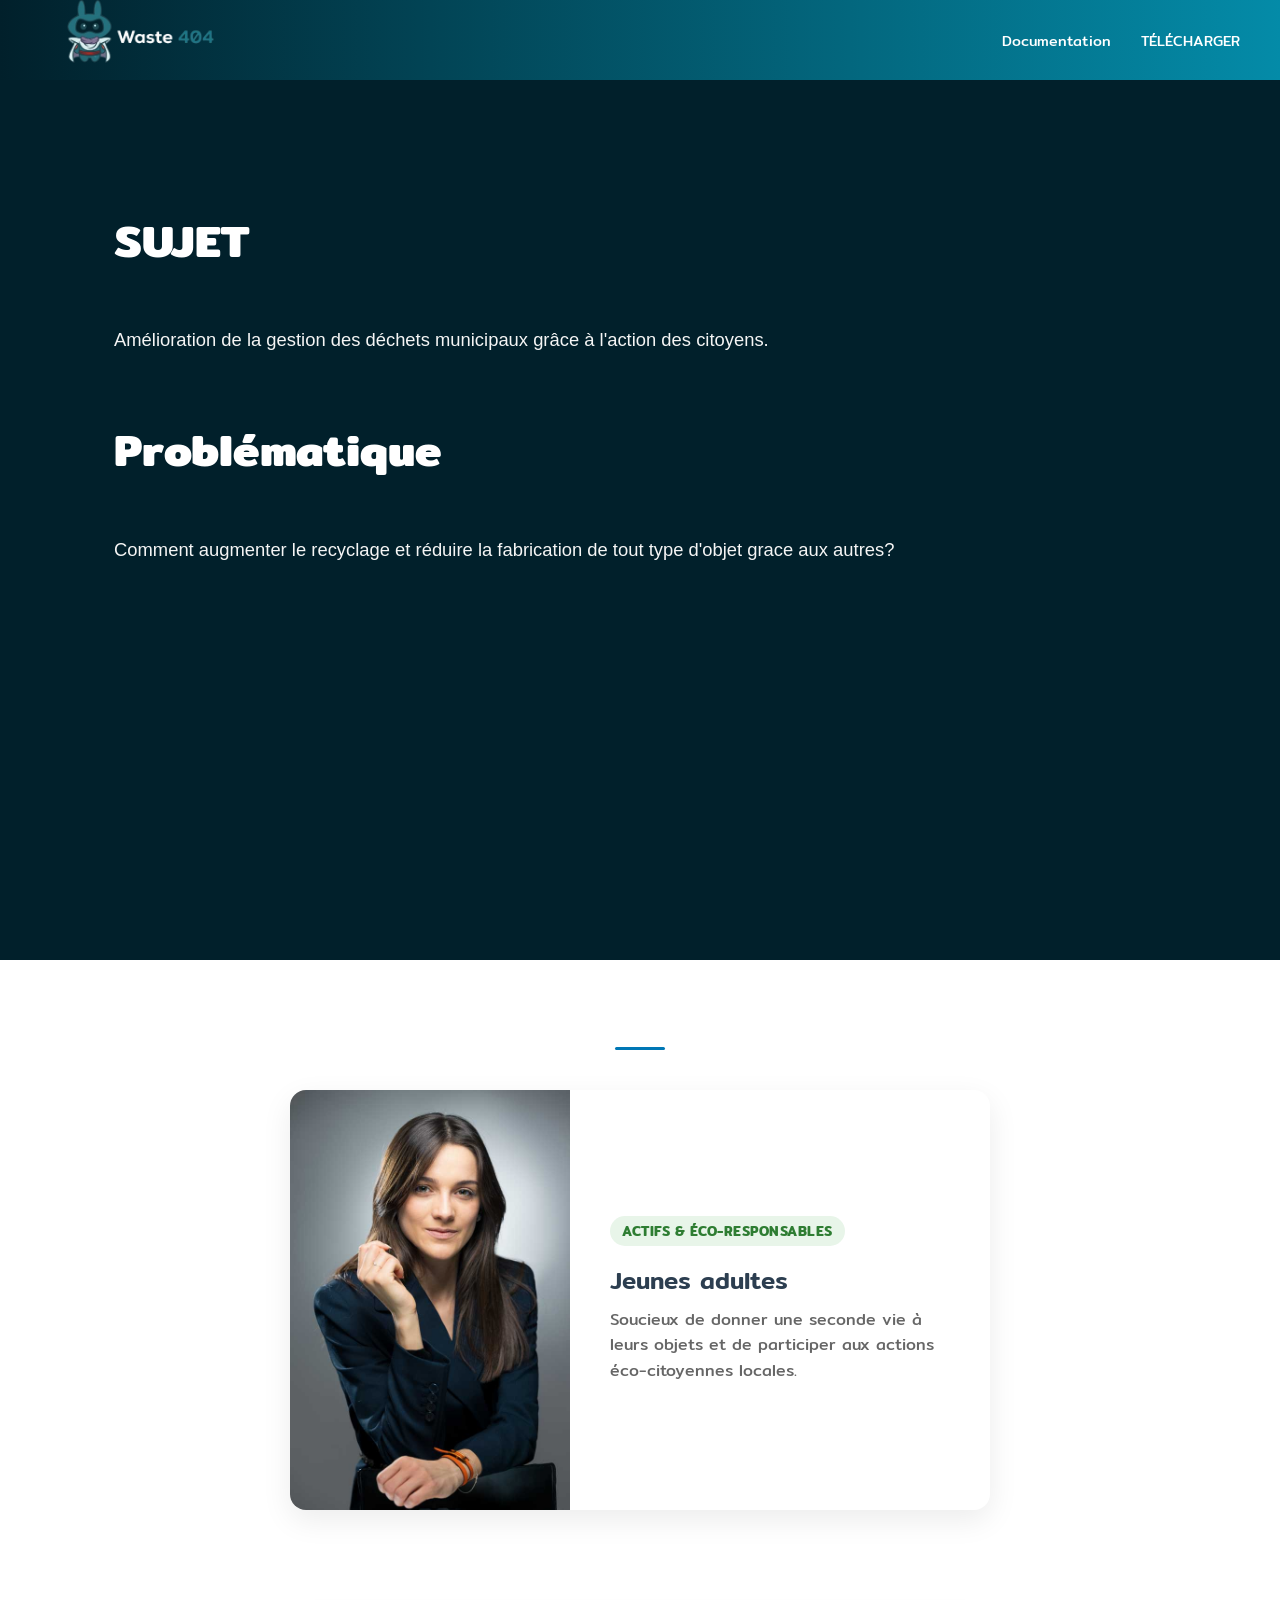
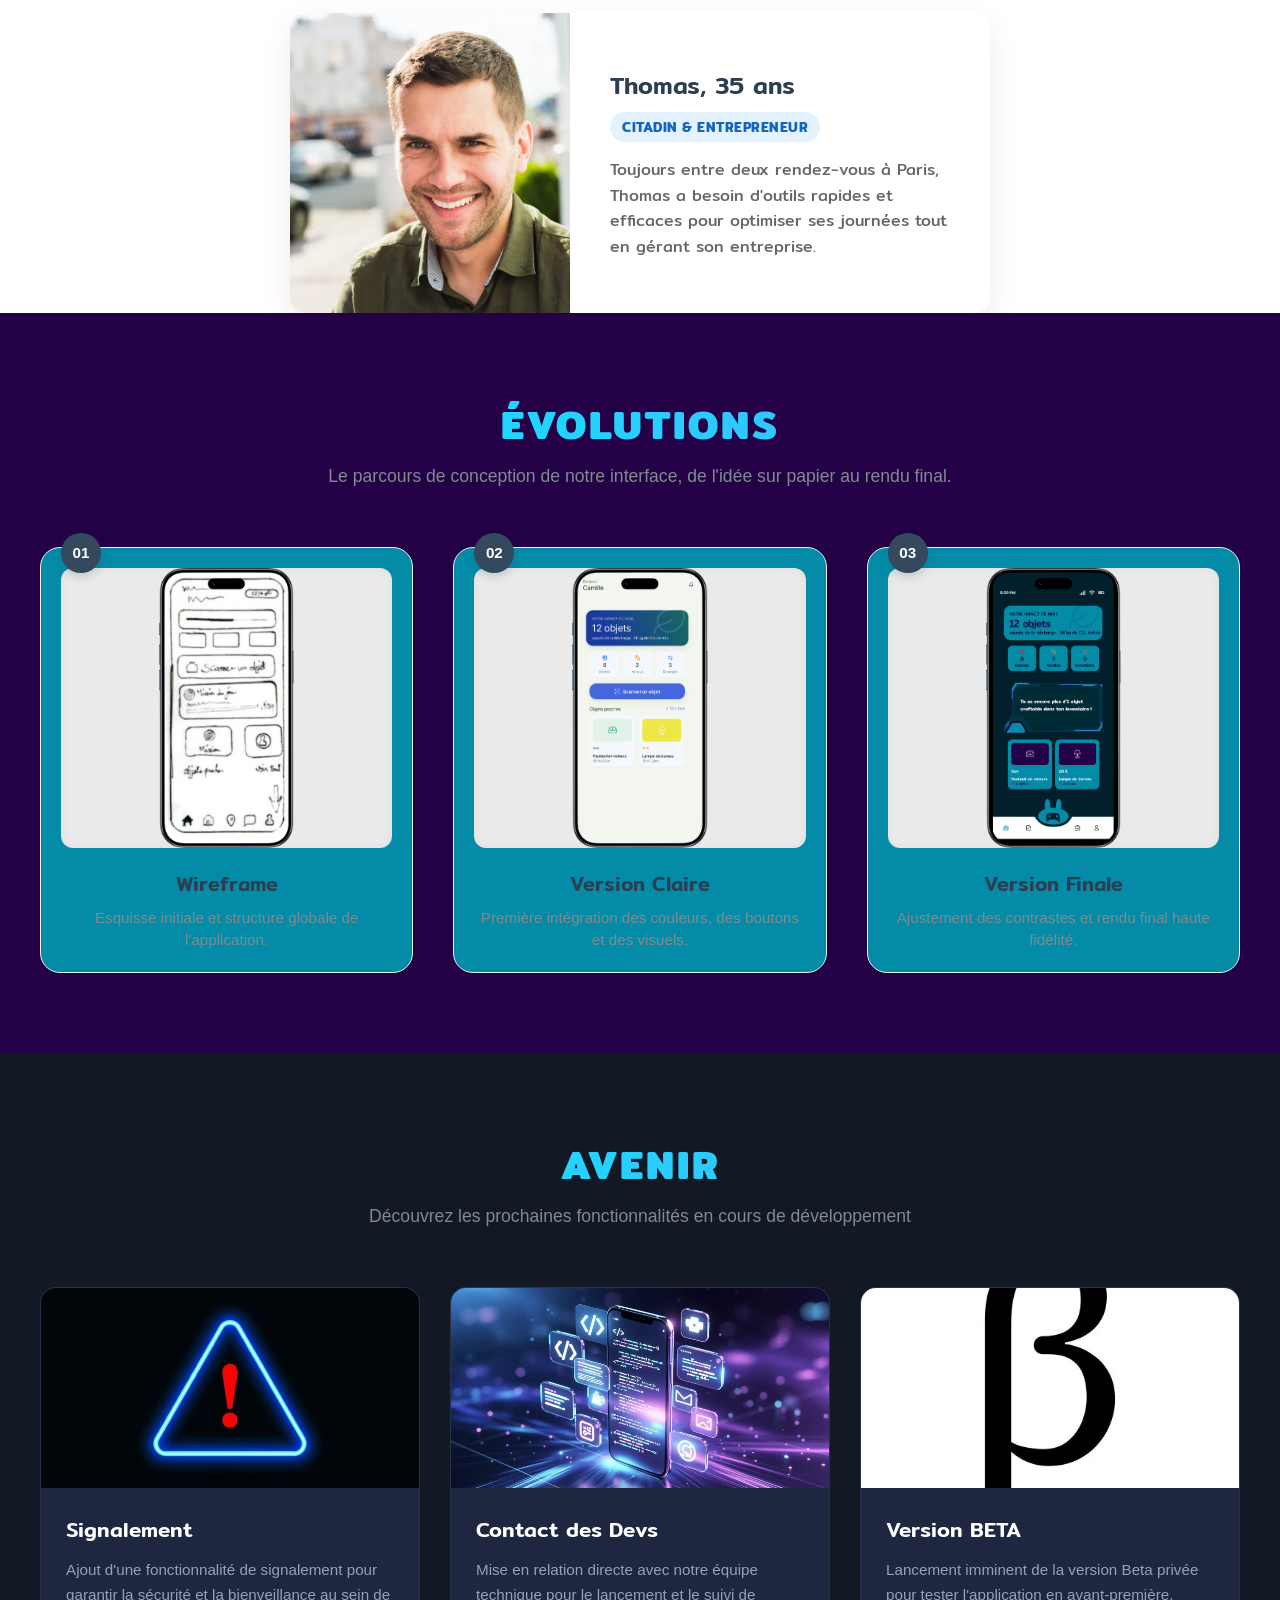
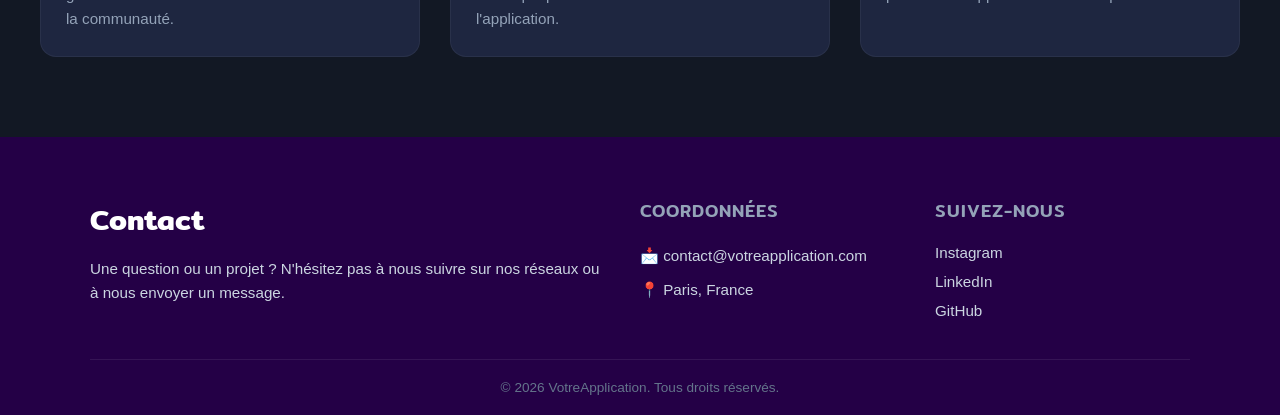
==== commit d1a71000: "Update 24 juin Update MATIN" ====
--- a/doc.html
+++ b/doc.html
@@ -25,69 +25,48 @@
       <div class="hero-content">
 
         <div class="context-text">
-          <h1>Pourquoi Waste 404 ?</h1>
-          <p class="subtitle">Chaque année, des millions d'objets encore utilisables sont jetés. Pour lutter contre ce
-            gaspillage, notre application facilite le don, la revente et le recyclage des textiles, meubles et objets du
-            quotidien.</p>
-
-          <!-- Ajout d'un bouton d'action (CTA) très recommandé pour un Header -->
-          <div class="hero-actions">
-            <a href="#decouvrir" class="btn-primary">Découvrir l'application</a>
-          </div>
-        </div>
-
-        <div class="context-image">
-          <img src="asset/ChatGPT Image 22 juin 2026, 03_40_46.png" alt=" Illustration de la seconde vie des objets">
-        </div>
-
-      </div>
-    </div>
+          <h1>SUJET</h1>
+          <p class="subtitle">Amélioration de la gestion des déchets municipaux grâce à l'action des citoyens. </p>
+
+          <h1>Problématique</h1>
+          <p class="subtitle">Comment augmenter le recyclage et réduire la fabrication de tout type d'objet grace aux
+            autres? </p>
+
+
+        </div>
+      </div>
   </header>
   <main>
 
 
 
-
-
-    <section class="section pour-qui">
-      <div class="container">
-        <h2>CIBLE</h2>
+    <section class="section cible">
+      <div class="container">
+        <h2 class="section-title">CIBLE</h2>
 
         <div class="persona-card">
-          <div class="persona-image">
-            <img src="asset/Sarah.png" alt="Portrait de Sarah">
+          <div class="persona-image-wrapper">
+            <img src="asset/Sarah.png" alt="Portrait de Sarah" class="persona-img">
           </div>
 
           <div class="persona-content">
+            <span class="persona-badge">Actifs & éco-responsables</span>
             <h3>Jeunes adultes</h3>
-            <span class="persona-badge">Actifs & éco-responsables</span>
             <p class="persona-description">
-              Soucieux de donner une seconde vie à leurs objets et à participer aux actions pouvant etre mises en place
+              Soucieux de donner une seconde vie à leurs objets et de participer aux actions éco-citoyennes locales.
             </p>
           </div>
         </div>
       </div>
     </section>
 
-    <section class="section pour-qui">
+
+
+    <section class="section persona">
       <div class="container">
         <h2>PERSONAS</h2>
 
-        <!-- PREMIÈRE CARTE : SARAH -->
-        <div class="persona-card">
-          <div class="persona-image">
-            <img src="asset/Sarah.png" alt="Portrait de Sarah">
-          </div>
-
-          <div class="persona-content">
-            <h3>Sarah, 22 ans</h3>
-            <span class="persona-badge badge-green">Jeune active éco-responsable</span>
-            <p class="persona-description">
-              Parisienne dynamique, Sarah cherche des alternatives durables pour son quotidien sans compromettre son
-              budget de jeune travailleuse.
-            </p>
-          </div>
-        </div>
+
 
         <!-- DEUXIÈME CARTE : THOMAS (Nouvelle) -->
         <div class="persona-card">
@@ -212,15 +191,37 @@
     </section>
   </main>
 
-  <footer>
-    <div class="footer-content">
-      <h2>Contact</h2>
-
-      <div class="socials">
-        <a href="#">Instagram</a>
-        <a href="#">LinkedIn</a>
-        <a href="#">GitHub</a>
-      </div>
+  <footer class="main-footer">
+    <div class="footer-container">
+
+      <!-- Colonne 1 : À propos / Titre -->
+      <div class="footer-section brand">
+        <h2>Contact</h2>
+        <p>Une question ou un projet ? N'hésitez pas à nous suivre sur nos réseaux ou à nous envoyer un message.</p>
+      </div>
+
+      <!-- Colonne 2 : Coordonnées directes -->
+      <div class="footer-section info">
+        <h3>Coordonnées</h3>
+        <p>📩 contact@votreapplication.com</p>
+        <p>📍 Paris, France</p>
+      </div>
+
+      <!-- Colonne 3 : Liens Réseaux Sociaux -->
+      <div class="footer-section socials">
+        <h3>Suivez-nous</h3>
+        <div class="social-links">
+          <a href="#" class="social-link instagram">Instagram</a>
+          <a href="#" class="social-link linkedin">LinkedIn</a>
+          <a href="#" class="social-link github">GitHub</a>
+        </div>
+      </div>
+
+    </div>
+
+    <!-- Bandeau tout en bas pour le Copyright -->
+    <div class="footer-bottom">
+      <p>&copy; 2026 VotreApplication. Tous droits réservés.</p>
     </div>
   </footer>
 
--- a/doc.css
+++ b/doc.css
@@ -101,25 +101,6 @@
     margin-bottom: 30px;
 }
 
-/* --- Bouton d'action --- */
-.btn-primary {
-    display: inline-block;
-    background-color: #2e7d32;
-    /* Vert éco en accord avec tes cartes */
-    color: #ffffff;
-    padding: 14px 28px;
-    border-radius: 30px;
-    font-weight: 600;
-    text-decoration: none;
-    box-shadow: 0 4px 15px rgba(46, 125, 50, 0.2);
-    transition: all 0.3s ease;
-}
-
-.btn-primary:hover {
-    background-color: #215d25;
-    transform: translateY(-2px);
-    box-shadow: 0 6px 20px rgba(46, 125, 50, 0.3);
-}
 
 /* --- Partie Image --- */
 .context-image {
@@ -214,29 +195,127 @@
 
 /* CIBLES */
 /* --- Base section --- */
+/* --- Style global de la section --- */
 .pour-qui {
-    background-color: #048BA8;
-    /* Fond légèrement gris pour faire ressortir la carte */
     padding: 60px 20px;
-    font-family: 'Segoe UI', Tahoma, Geneva, Verdana, sans-serif;
-}
-
-.pour-qui h2 {
+    background-color: var(--bleu-sarcelle);
+    /* Un fond très légèrement teinté (éco) */
+    font-family: 'Segoe UI', Roboto, Helvetica, Arial, sans-serif;
+}
+
+.section-title {
     text-align: center;
     font-size: 2rem;
-    color: #333;
+    letter-spacing: 2px;
+    color: #fff;
     margin-bottom: 40px;
+    position: relative;
+}
+
+/* Petit trait décoratif sous le titre "CIBLE" */
+.section-title::after {
+    content: '';
+    display: block;
+    width: 50px;
+    height: 3px;
+    background-color: #0077b5;
+    /* Vert éco, à changer selon ta charte */
+    margin: 10px auto 0;
+    border-radius: 2px;
+}
+
+.container h2 {
+    text-align: center;
+    font-size: 2rem;
+    color: #FFF;
+}
+
+/* --- La Carte Persona --- */
+.persona-card {
+    display: flex;
+    flex-direction: column;
+    /* Par défaut sur mobile */
+    background: #240046 border-radius: 16px;
+    box-shadow: 0 10px 30px rgba(0, 0, 0, 0.05);
+    /* Ombre douce */
+    overflow: hidden;
+    max-width: 700px;
+    margin: 0 auto;
+    transition: transform 0.3s ease, box-shadow 0.3s ease;
+}
+
+/* Effet au survol de la carte */
+.persona-card:hover {
+    transform: translateY(-5px);
+    box-shadow: 0 15px 35px rgba(0, 0, 0, 0.1);
+}
+
+/* --- Partie Image --- */
+.persona-image-wrapper {
+    position: relative;
+    background-color: #240046;
+    /* Fond de secours si l'image charge pas */
+    min-height: 250px;
+    display: flex;
+    align-items: center;
+    justify-content: center;
+}
+
+.persona-img {
+    width: 100%;
+    height: 100%;
+    object-fit: cover;
+}
+
+
+
+.persona-content {
+    padding: 30px;
+    display: flex;
+    flex-direction: column;
+    justify-content: center;
+}
+
+/* Le Badge Actifs & Éco-responsables */
+.persona-badge {
+    align-self: flex-start;
+    background-color: #240046;
+    color: #2e7d32;
+    /* Vert textuel */
+    font-size: 0.8rem;
+    font-weight: 600;
     text-transform: uppercase;
-    letter-spacing: 1px;
-}
-
-.pour-qui .container {
-    max-width: 800px;
-    margin: 0 auto;
-}
-
-.content h2 {
-    text-align: center;
+    padding: 6px 12px;
+    border-radius: 50px;
+    margin-bottom: 15px;
+    letter-spacing: 0.5px;
+}
+
+.persona-content h3 {
+    font-size: 1.5rem;
+    color: #1a252f;
+    margin: 0 0 10px 0;
+}
+
+.persona-description {
+    color: #5a6b7c;
+    font-size: 1rem;
+    line-height: 1.6;
+    margin: 0;
+}
+
+/* --- Version Ordinateur (Responsive) --- */
+@media (min-width: 600px) {
+    .persona-card {
+        flex-direction: row;
+        /* Aligne l'image à gauche et le texte à droite */
+    }
+
+    .persona-image-wrapper {
+        flex: 0 0 40%;
+        /* L'image prend 40% de la largeur */
+        min-height: auto;
+    }
 }
 
 /* --- La Carte Persona --- */
@@ -350,7 +429,7 @@
 
 /* --- Section Globale --- */
 .section-evolutions {
-    background-color: #ffffff;
+    background-color: #240046;
     padding: 80px 20px;
     font-family: 'Segoe UI', Roboto, Helvetica, Arial, sans-serif;
 }
@@ -628,10 +707,9 @@
 
 /* ------FOOTER------ */
 
-
 /* --- Base du Footer --- */
 .main-footer {
-    background-color: #1a1f2c;
+    background-color: #240046;
     /* Fond anthracite très moderne */
     color: #ecf0f1;
     padding: 60px 20px 20px 20px;
@@ -751,7 +829,6 @@
 
 
 
-
 /*------CIBLES 2------*/
 
 .section.cibles {
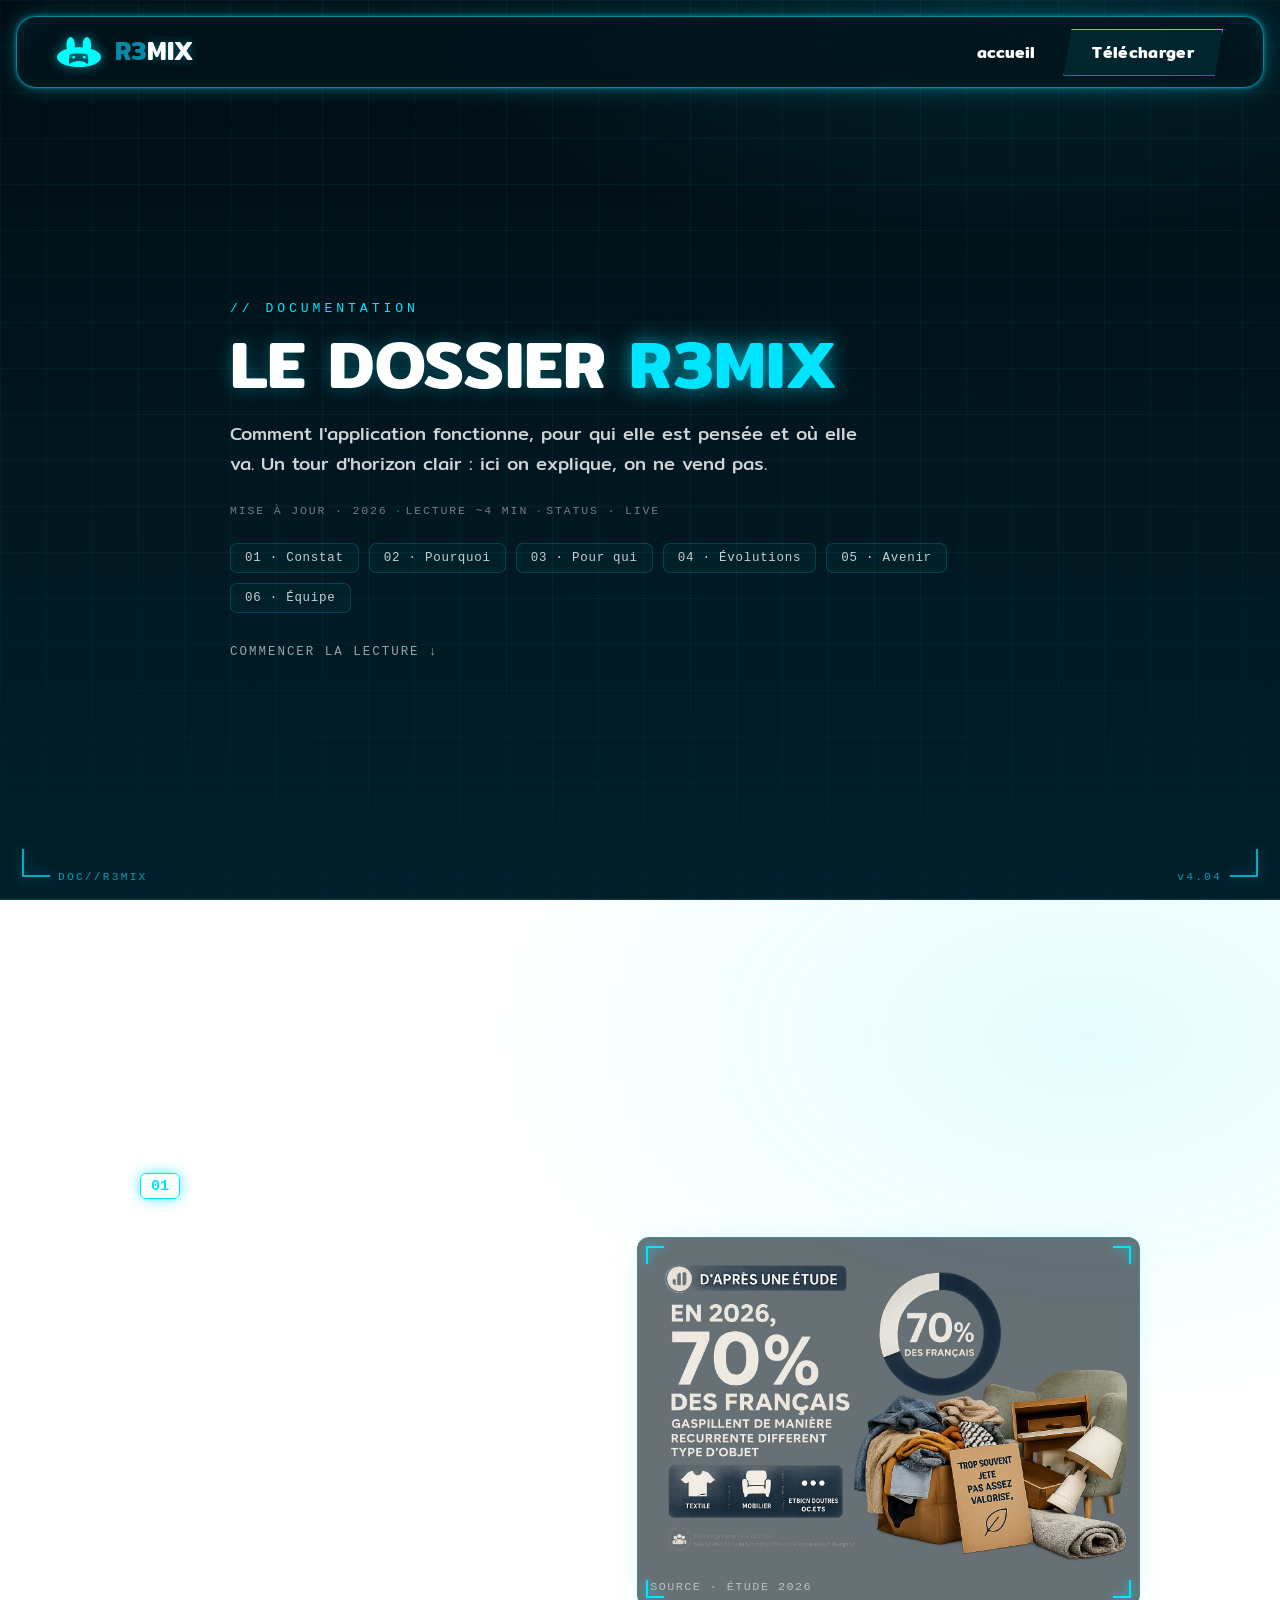
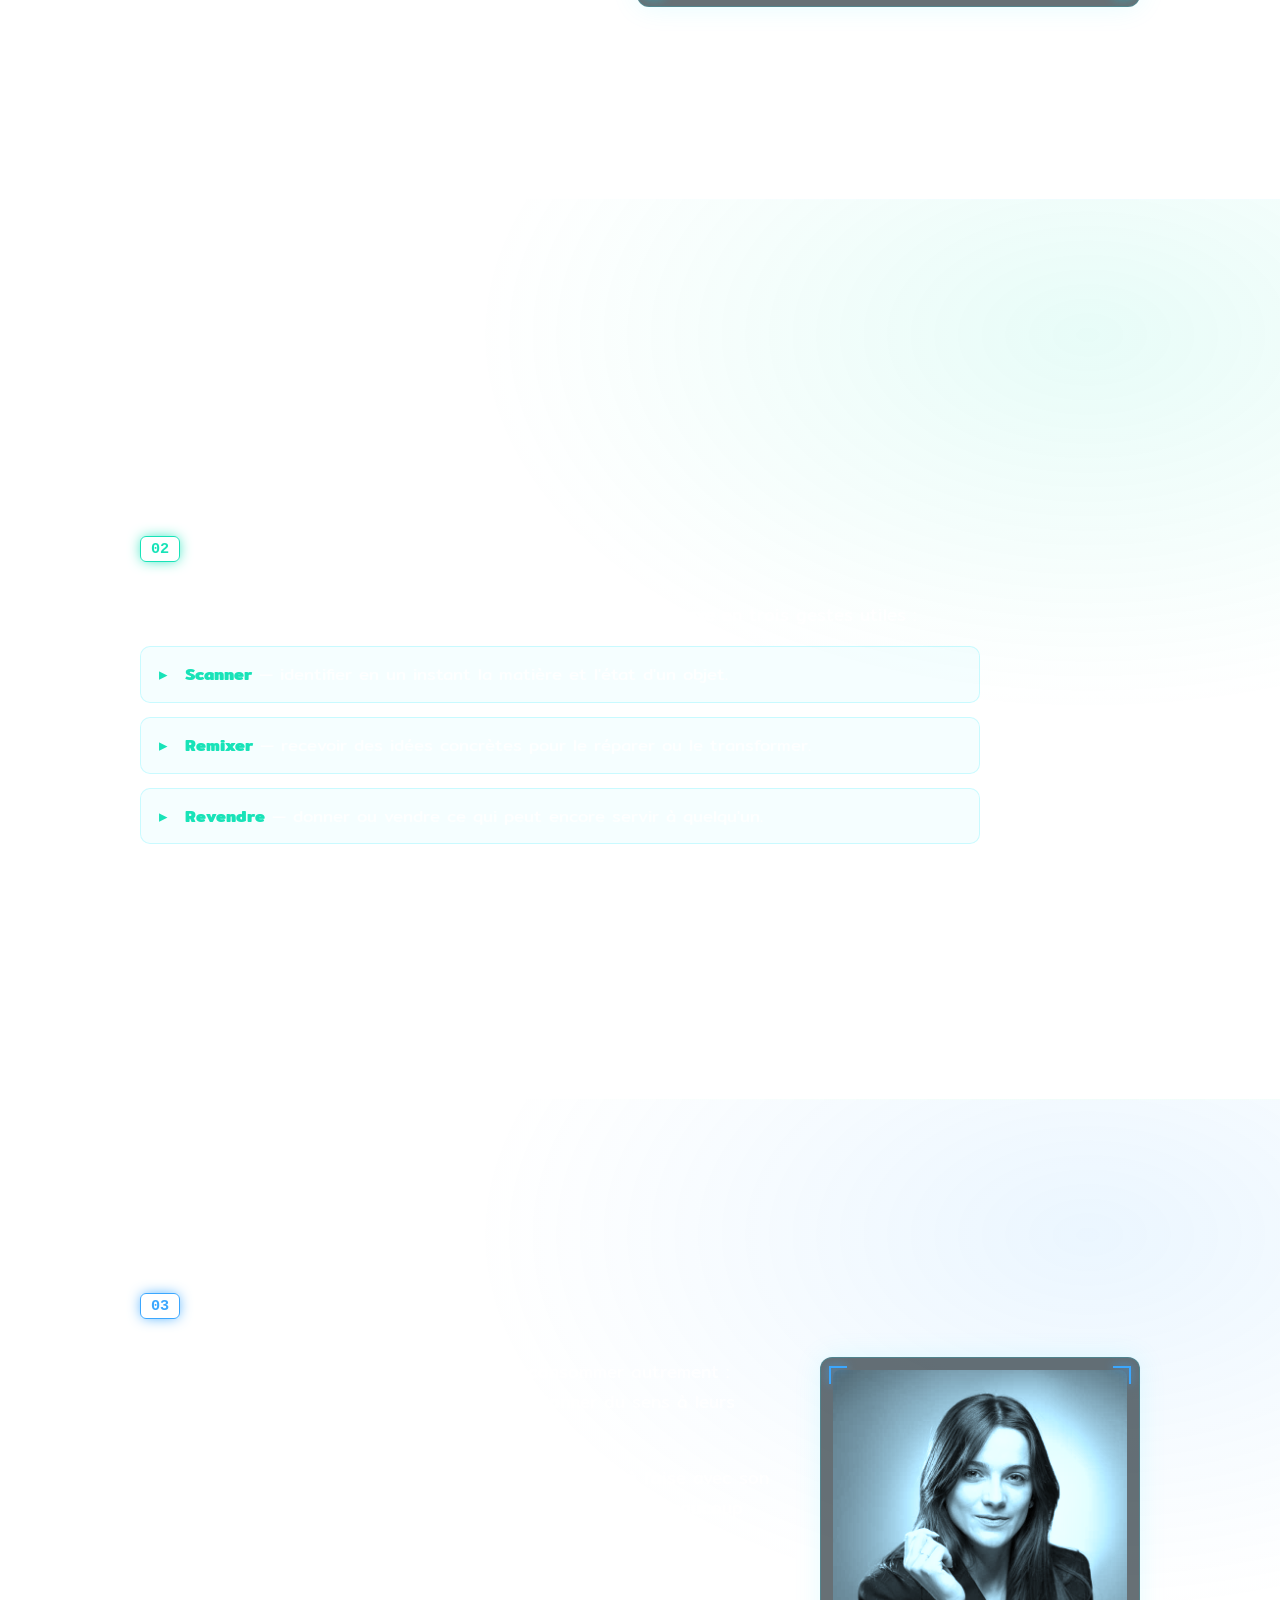
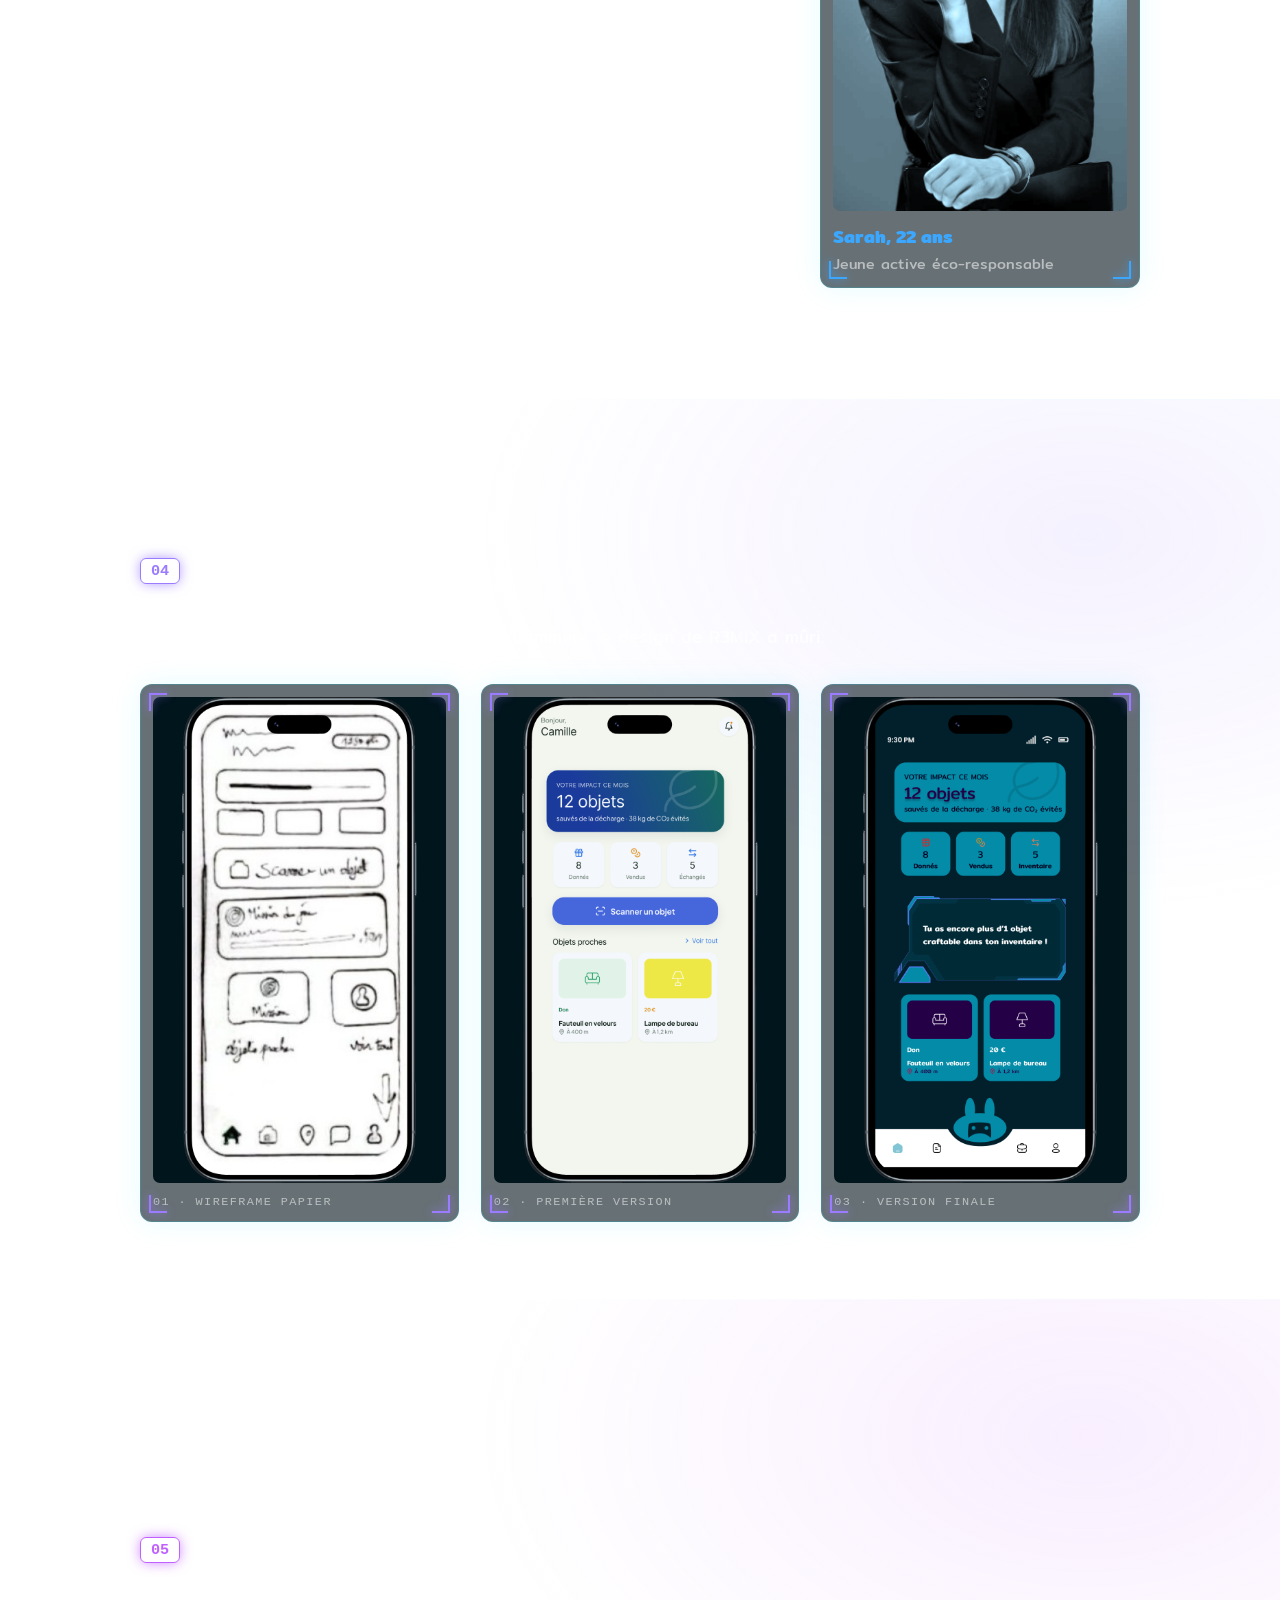
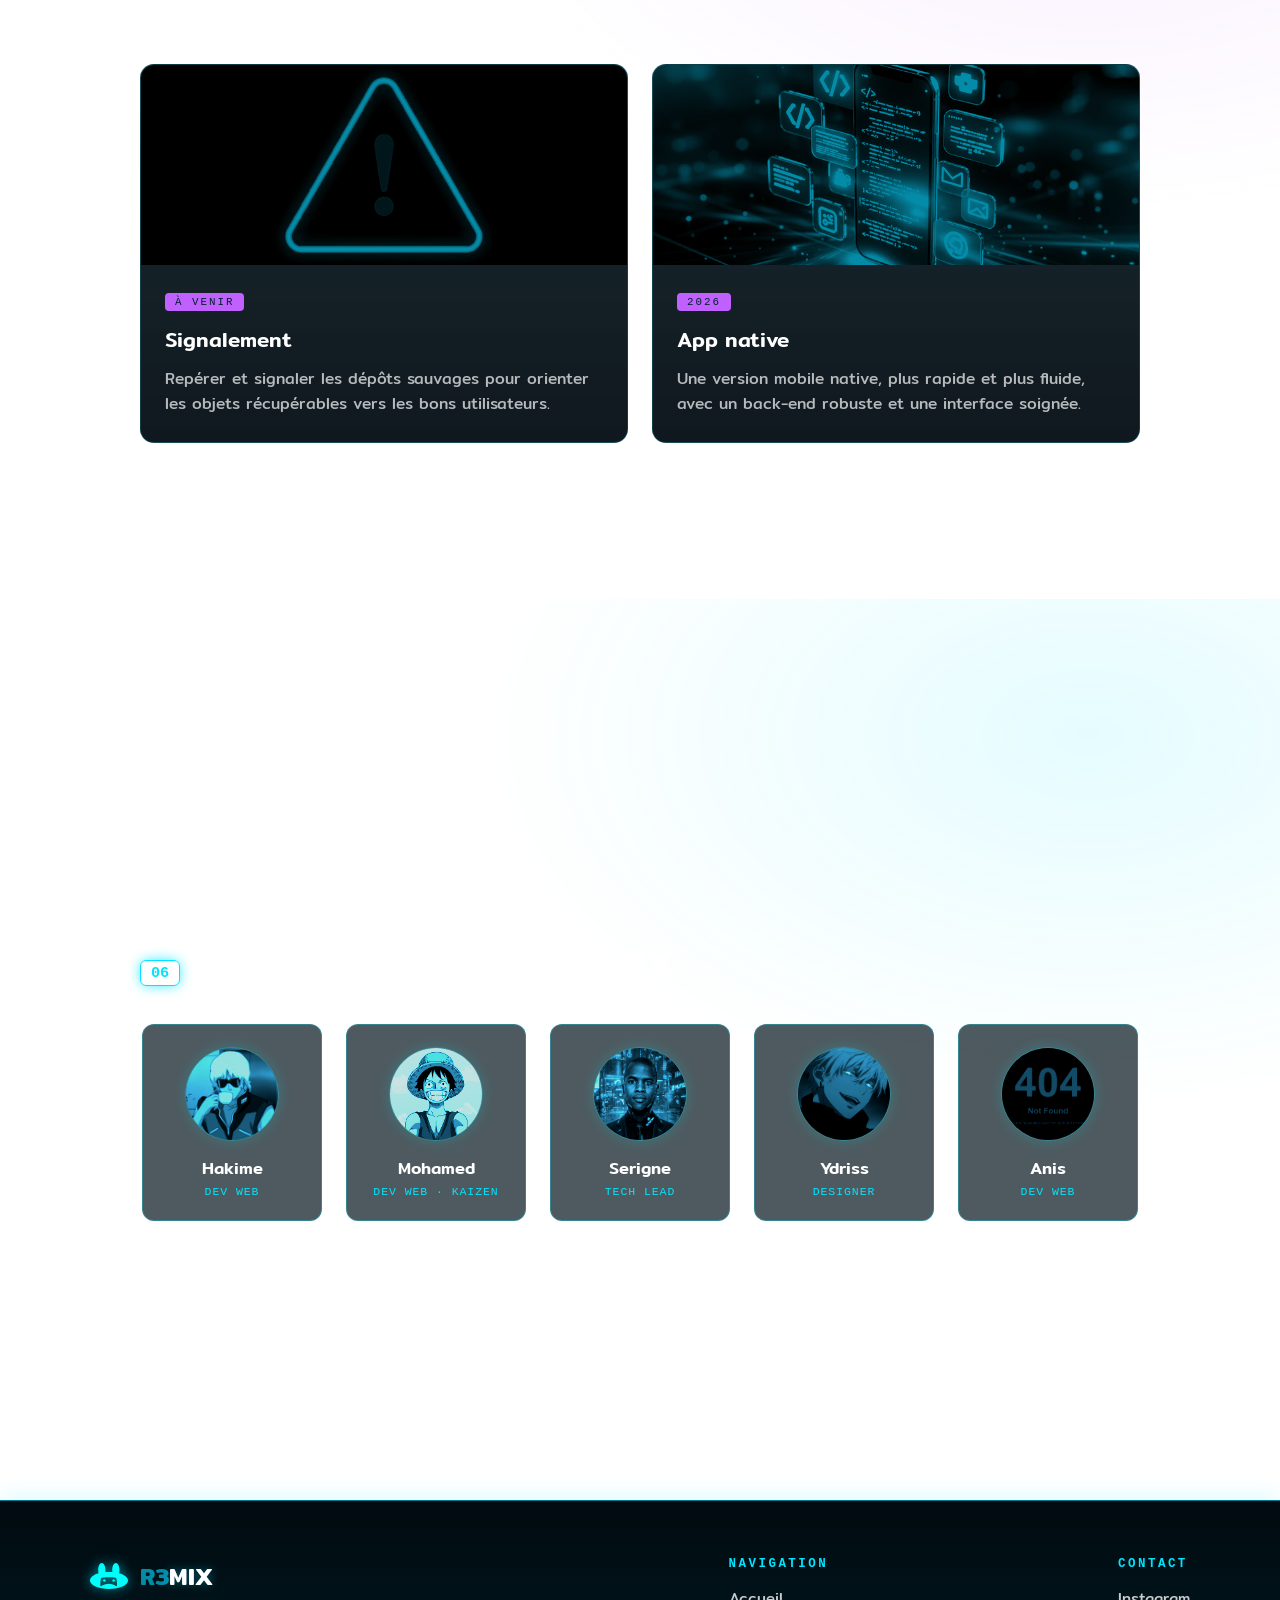
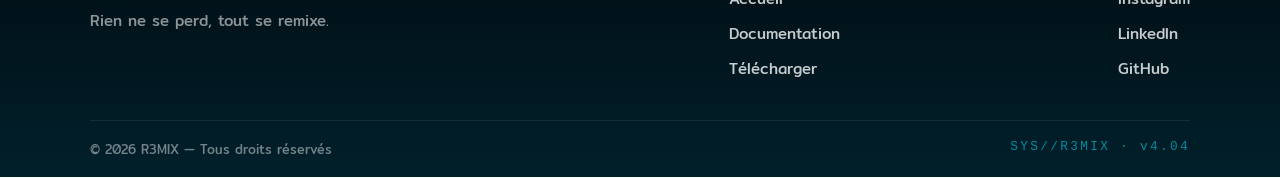
==== commit 592ea0eb: "Megamix" ====
--- a/doc.html
+++ b/doc.html
@@ -5,223 +5,256 @@
   <meta charset="utf-8" />
   <meta name="viewport" content="width=device-width" />
   <title>Projet - Documentation</title>
+  <link rel="icon" type="image/svg+xml" href="asset/logo/logo-edison.svg" />
   <link href="style.css" rel="stylesheet" type="text/css" />
   <link href="doc.css" rel="stylesheet" type="text/css" />
 </head>
 
 <body>
-  <nav>
-    <div class="logo"><img src="asset/Waste_404LogoNav.png">
-    </div>
-    <div class="nav-links">
-      <a href="doc.html">Documentation</a>
-      <a
-        href="https://www.figma.com/proto/Yg1JPnP7CUxEsBsc0eBv6f/WASTE-404?node-id=6352-3486&t=ItSNBShxPA9ElTEq-1">TÉLÉCHARGER</a>
+  <nav class="main-nav">
+    <a href="index.html#accueil" class="nav-logo">
+      <img class="nav-logo-icon" src="asset/logo/logo-edison.svg" alt="">
+      <span class="nav-logo-text"><span class="nav-logo-accent">R3</span>MIX</span>
+    </a>
+    <div class="nav-actions">
+      <a href="index.html" class="nav-link">accueil</a>
+      <a target="_blank" href="https://www.figma.com/proto/Yg1JPnP7CUxEsBsc0eBv6f/WASTE-404?node-id=6352-3486&t=ItSNBShxPA9ElTEq-1" class="nav-cta">Télécharger</a>
     </div>
   </nav>
-
-  <header class="main-header">
-    <div class="container-glo">
-      <div class="hero-content">
-
-        <div class="context-text">
-          <h1>SUJET</h1>
-          <p class="subtitle">Amélioration de la gestion des déchets municipaux grâce à l'action des citoyens. </p>
-
-          <h1>Problématique</h1>
-          <p class="subtitle">Comment augmenter le recyclage et réduire la fabrication de tout type d'objet grace aux
-            autres? </p>
-
-
-        </div>
-      </div>
+  
+  <header class="doc-header">
+    <div class="hero-grid" aria-hidden="true"></div>
+    <div class="hud-frame" aria-hidden="true">
+      <span class="hud-corner hud-corner--tl"></span>
+      <span class="hud-corner hud-corner--tr"></span>
+      <span class="hud-corner hud-corner--bl"></span>
+      <span class="hud-corner hud-corner--br"></span>
+      <span class="hud-tag hud-tag--left">DOC//R3MIX</span>
+      <span class="hud-tag hud-tag--right">v4.04</span>
+    </div>
+
+    <div class="doc-header-inner">
+      <div class="doc-intro">
+        <p class="doc-eyebrow">// DOCUMENTATION</p>
+        <h1>Le dossier <span class="accent">R3MIX</span></h1>
+        <p class="doc-lead">Comment l'application fonctionne, pour qui elle est pensée et où elle va. Un tour d'horizon clair&nbsp;: ici on explique, on ne vend pas.</p>
+        <div class="doc-meta" aria-hidden="true">
+          <span>MISE À JOUR · 2026</span>
+          <span>LECTURE ~4 MIN</span>
+          <span>STATUS · LIVE</span>
+        </div>
+        <nav class="doc-toc" aria-label="Sommaire">
+          <a href="#constat">01&nbsp;· Constat</a>
+          <a href="#pourquoi">02&nbsp;· Pourquoi</a>
+          <a href="#pour-qui">03&nbsp;· Pour qui</a>
+          <a href="#evolutions">04&nbsp;· Évolutions</a>
+          <a href="#avenir">05&nbsp;· Avenir</a>
+          <a href="#equipe">06&nbsp;· Équipe</a>
+        </nav>
+        <a href="#constat" class="doc-scroll" aria-hidden="true">Commencer la lecture ↓</a>
+      </div>
+    </div>
   </header>
-  <main>
-
-
-
-    <section class="section cible">
-      <div class="container">
-        <h2 class="section-title">CIBLE</h2>
-
-        <div class="persona-card">
-          <div class="persona-image-wrapper">
-            <img src="asset/Sarah.png" alt="Portrait de Sarah" class="persona-img">
-          </div>
-
-          <div class="persona-content">
-            <span class="persona-badge">Actifs & éco-responsables</span>
-            <h3>Jeunes adultes</h3>
-            <p class="persona-description">
-              Soucieux de donner une seconde vie à leurs objets et de participer aux actions éco-citoyennes locales.
-            </p>
-          </div>
-        </div>
-      </div>
-    </section>
-
-
-
-    <section class="section persona">
-      <div class="container">
-        <h2>PERSONAS</h2>
-
-
-
-        <!-- DEUXIÈME CARTE : THOMAS (Nouvelle) -->
-        <div class="persona-card">
-          <div class="persona-image">
-            <img src="asset/Thomas.png" alt="Portrait de Thomas">
-          </div>
-
-          <div class="persona-content">
-            <h3>Thomas, 35 ans</h3>
-            <span class="persona-badge badge-blue">Citadin & Entrepreneur</span>
-            <p class="persona-description">
-              Toujours entre deux rendez-vous à Paris, Thomas a besoin d'outils rapides et efficaces pour optimiser ses
-              journées tout en gérant son entreprise.
-            </p>
-          </div>
-        </div>
-
-      </div>
-    </section>
-
-    <section class="section-evolutions">
-      <div class="container">
-
-        <div class="section-header">
-          <h2>Évolutions</h2>
-          <p>Le parcours de conception de notre interface, de l'idée sur papier au rendu final.</p>
-        </div>
-
-        <div class="evolutions-grid">
-
-          <!-- ÉTAPE 1 : WIREFRAME -->
-          <div class="evolution-card">
-            <div class="step-number">01</div>
-            <div class="card-image-wrapper">
-              <img src="asset/PapierFrame (1).png" alt="Maquette Wireframe sur papier">
-            </div>
-            <div class="card-info">
-              <h3>Wireframe</h3>
-              <p>Esquisse initiale et structure globale de l'application.</p>
-            </div>
-          </div>
-
-          <!-- ÉTAPE 2 : VERSION CLAIRE -->
-          <div class="evolution-card">
-            <div class="step-number">02</div>
-            <div class="card-image-wrapper">
-              <img src="asset/Phase1_Accueil.png" alt="Maquette en Version claire">
-            </div>
-            <div class="card-info">
-              <h3>Version Claire</h3>
-              <p>Première intégration des couleurs, des boutons et des visuels.</p>
-            </div>
-          </div>
-
-          <!-- ÉTAPE 3 : VERSION SOMBRE -->
-          <div class="evolution-card">
-            <div class="step-number">03</div>
-            <div class="card-image-wrapper">
-              <img src="asset/Accueil_final.png" alt="Maquette finale en Version sombre">
-            </div>
-            <div class="card-info">
-              <h3>Version Finale</h3>
-              <p>Ajustement des contrastes et rendu final haute fidélité.</p>
-            </div>
-          </div>
-
-        </div> <!-- /evolutions-grid -->
-
-      </div>
-    </section>
-
-
-    <section id="avenir-cards" class="section-avenir">
-      <div class="container">
-
-        <div class="section-header">
-          <h2>Avenir</h2>
-          <p class="section-subtitle">Découvrez les prochaines fonctionnalités en cours de développement</p>
-        </div>
-
-        <div class="cards-grid">
-
-          <!-- CARTE 1 : SIGNALEMENT -->
-          <div class="neon-card">
-            <div class="card-image-container">
-              <img src="Signalement.jpeg" alt="Illustration Signalement" class="card-image">
-            </div>
-            <div class="card-content">
-              <h3>Signalement</h3>
-              <p>Ajout d'une fonctionnalité de signalement pour garantir la sécurité et la bienveillance au sein de la
-                communauté.</p>
-            </div>
-          </div>
-
-          <!-- CARTE 2 : CONTACT DEV -->
-          <div class="neon-card">
-            <div class="card-image-container">
-              <img src="asset/Contact-Dev.jpeg" alt="Illustration Contact Développeurs" class="card-image">
-            </div>
-            <div class="card-content">
-              <h3>Contact des Devs</h3>
-              <p>Mise en relation directe avec notre équipe technique pour le lancement et le suivi de l'application.
-              </p>
-            </div>
-          </div>
-
-          <!-- CARTE 3 : BETA -->
-          <div class="neon-card highlight-neon">
-            <div class="card-image-container">
-              <img src="asset/Beta.jpeg" alt="Illustration Version Beta" class="card-image">
-            </div>
-            <div class="card-content">
-              <h3>Version BETA</h3>
-              <p>Lancement imminent de la version Beta privée pour tester l'application en avant-première.</p>
-            </div>
-          </div>
-
-        </div> <!-- /cards-grid -->
-
-      </div>
-    </section>
-    </section>
+
+  <main class="doc-main">
+
+    <article class="doc-section" id="constat">
+      <header class="doc-section-head">
+        <span class="doc-num">01</span>
+        <h2>Le constat</h2>
+      </header>
+      <div class="doc-body doc-body--split">
+        <div class="doc-text-col">
+          <p class="doc-text">Chaque année, des millions d'objets encore utilisables sont jetés. Pour lutter contre ce gaspillage, R3MIX facilite le don, la revente et le recyclage des textiles, meubles et objets du quotidien.</p>
+          <p class="doc-text">L'idée est simple&nbsp;: redonner une seconde vie à ce qui ne sert plus, sans effort et sans culpabilité. On scanne, l'app propose, on agit.</p>
+        </div>
+        <figure class="doc-figure">
+          <span class="doc-frame-corner doc-frame-corner--tl" aria-hidden="true"></span>
+          <span class="doc-frame-corner doc-frame-corner--tr" aria-hidden="true"></span>
+          <span class="doc-frame-corner doc-frame-corner--bl" aria-hidden="true"></span>
+          <span class="doc-frame-corner doc-frame-corner--br" aria-hidden="true"></span>
+          <img src="asset/doc/header-context.png" alt="Étude : 70% des Français gaspillent">
+          <figcaption>Source · étude 2026</figcaption>
+        </figure>
+      </div>
+    </article>
+
+    <article class="doc-section" id="pourquoi">
+      <header class="doc-section-head">
+        <span class="doc-num">02</span>
+        <h2>Pourquoi R3MIX&nbsp;?</h2>
+      </header>
+      <div class="doc-body">
+        <p class="doc-text">Parce que jeter est devenu un réflexe. R3MIX transforme ce réflexe en trois gestes utiles&nbsp;:</p>
+        <ul class="doc-list">
+          <li><strong>Scanner</strong> — identifier en un instant la matière et l'état d'un objet.</li>
+          <li><strong>Remixer</strong> — recevoir des idées concrètes pour le réparer ou le transformer.</li>
+          <li><strong>Revendre</strong> — donner ou vendre ce qui peut encore servir à quelqu'un.</li>
+        </ul>
+      </div>
+    </article>
+
+    <article class="doc-section" id="pour-qui">
+      <header class="doc-section-head">
+        <span class="doc-num">03</span>
+        <h2>Pour qui&nbsp;?</h2>
+      </header>
+      <div class="doc-body doc-body--split">
+        <div class="doc-text-col">
+          <p class="doc-text">R3MIX s'adresse à celles et ceux qui veulent consommer autrement&nbsp;: bricoleurs, créatifs, ou simplement curieux de donner du sens à leurs objets.</p>
+          <p class="doc-text">Notre persona type&nbsp;: une jeune active éco-responsable, à l'aise avec son téléphone, qui n'a ni le temps ni les outils d'un atelier, mais beaucoup d'envie.</p>
+        </div>
+        <figure class="doc-figure doc-figure--persona color-effect">
+          <span class="doc-frame-corner doc-frame-corner--tl" aria-hidden="true"></span>
+          <span class="doc-frame-corner doc-frame-corner--tr" aria-hidden="true"></span>
+          <span class="doc-frame-corner doc-frame-corner--bl" aria-hidden="true"></span>
+          <span class="doc-frame-corner doc-frame-corner--br" aria-hidden="true"></span>
+          <img src="asset/doc/persona-sarah.png" alt="Sarah, 22 ans">
+          <figcaption><strong>Sarah, 22 ans</strong>Jeune active éco-responsable</figcaption>
+        </figure>
+      </div>
+    </article>
+
+    <article class="doc-section" id="evolutions">
+      <header class="doc-section-head">
+        <span class="doc-num">04</span>
+        <h2>Évolutions</h2>
+      </header>
+      <p class="doc-text doc-text--intro">Du croquis papier à l'interface finale, voici comment le design de R3MIX a mûri.</p>
+      <div class="doc-gallery">
+        <figure class="doc-figure">
+          <span class="doc-frame-corner doc-frame-corner--tl" aria-hidden="true"></span>
+          <span class="doc-frame-corner doc-frame-corner--tr" aria-hidden="true"></span>
+          <span class="doc-frame-corner doc-frame-corner--bl" aria-hidden="true"></span>
+          <span class="doc-frame-corner doc-frame-corner--br" aria-hidden="true"></span>
+          <img src="asset/doc/wireframe.png" alt="Wireframe papier">
+          <figcaption>01 · Wireframe papier</figcaption>
+        </figure>
+        <figure class="doc-figure">
+          <span class="doc-frame-corner doc-frame-corner--tl" aria-hidden="true"></span>
+          <span class="doc-frame-corner doc-frame-corner--tr" aria-hidden="true"></span>
+          <span class="doc-frame-corner doc-frame-corner--bl" aria-hidden="true"></span>
+          <span class="doc-frame-corner doc-frame-corner--br" aria-hidden="true"></span>
+          <img src="asset/doc/phase1-accueil.png" alt="Première version claire">
+          <figcaption>02 · Première version</figcaption>
+        </figure>
+        <figure class="doc-figure">
+          <span class="doc-frame-corner doc-frame-corner--tl" aria-hidden="true"></span>
+          <span class="doc-frame-corner doc-frame-corner--tr" aria-hidden="true"></span>
+          <span class="doc-frame-corner doc-frame-corner--bl" aria-hidden="true"></span>
+          <span class="doc-frame-corner doc-frame-corner--br" aria-hidden="true"></span>
+          <img src="asset/doc/accueil-final.png" alt="Version sombre finale">
+          <figcaption>03 · Version finale</figcaption>
+        </figure>
+      </div>
+    </article>
+
+    <article class="doc-section" id="avenir">
+      <header class="doc-section-head">
+        <span class="doc-num">05</span>
+        <h2>Avenir</h2>
+      </header>
+      <p class="doc-text doc-text--intro">Ce qui arrive dans les prochaines versions de R3MIX.</p>
+      <div class="doc-roadmap">
+        <article class="doc-card">
+          <div class="doc-card-media color-effect">
+            <img src="asset/doc/signalement.jpeg" alt="Fonctionnalité de signalement">
+          </div>
+          <div class="doc-card-body">
+            <span class="doc-card-tag">À VENIR</span>
+            <h3>Signalement</h3>
+            <p>Repérer et signaler les dépôts sauvages pour orienter les objets récupérables vers les bons utilisateurs.</p>
+          </div>
+        </article>
+        <article class="doc-card">
+          <div class="doc-card-media color-effect">
+            <img src="asset/doc/contact-dev.jpeg" alt="Développement de l'application">
+          </div>
+          <div class="doc-card-body">
+            <span class="doc-card-tag">2026</span>
+            <h3>App native</h3>
+            <p>Une version mobile native, plus rapide et plus fluide, avec un back-end robuste et une interface soignée.</p>
+          </div>
+        </article>
+      </div>
+    </article>
+
+    <article class="doc-section" id="equipe">
+      <header class="doc-section-head">
+        <span class="doc-num">06</span>
+        <h2>L'équipe derrière R3MIX</h2>
+      </header>
+      <div class="team-grid">
+        <div class="team-card">
+          <div class="team-photo color-effect">
+            <img src="asset/team/hakime.png" alt="Hakime">
+          </div>
+          <h4>Hakime</h4>
+          <p class="team-role">Dev web</p>
+        </div>
+        <div class="team-card">
+          <div class="team-photo color-effect">
+            <img src="asset/team/mohamed.png" alt="Mohamed">
+          </div>
+          <h4>Mohamed</h4>
+          <p class="team-role">Dev web · kaizen</p>
+        </div>
+        <div class="team-card">
+          <div class="team-photo color-effect">
+            <img src="asset/team/serigne.png" alt="Serigne">
+          </div>
+          <h4>Serigne</h4>
+          <p class="team-role">Tech lead</p>
+        </div>
+        <div class="team-card">
+          <div class="team-photo color-effect">
+            <img src="asset/team/ydriss.jpg" alt="Ydriss">
+          </div>
+          <h4>Ydriss</h4>
+          <p class="team-role">Designer</p>
+        </div>
+        <div class="team-card">
+          <div class="team-photo color-effect">
+            <img src="asset/home/error-404.png" alt="Anis">
+          </div>
+          <h4>Anis</h4>
+          <p class="team-role">Dev web</p>
+        </div>
+      </div>
+    </article>
+
   </main>
 
-  <footer class="main-footer">
-    <div class="footer-container">
-
-      <!-- Colonne 1 : À propos / Titre -->
-      <div class="footer-section brand">
-        <h2>Contact</h2>
-        <p>Une question ou un projet ? N'hésitez pas à nous suivre sur nos réseaux ou à nous envoyer un message.</p>
-      </div>
-
-      <!-- Colonne 2 : Coordonnées directes -->
-      <div class="footer-section info">
-        <h3>Coordonnées</h3>
-        <p>📩 contact@votreapplication.com</p>
-        <p>📍 Paris, France</p>
-      </div>
-
-      <!-- Colonne 3 : Liens Réseaux Sociaux -->
-      <div class="footer-section socials">
-        <h3>Suivez-nous</h3>
-        <div class="social-links">
-          <a href="#" class="social-link instagram">Instagram</a>
-          <a href="#" class="social-link linkedin">LinkedIn</a>
-          <a href="#" class="social-link github">GitHub</a>
-        </div>
-      </div>
-
-    </div>
-
-    <!-- Bandeau tout en bas pour le Copyright -->
+  <footer class="site-footer">
+    <div class="footer-inner">
+      <div class="footer-brand">
+        <a href="index.html#accueil" class="footer-logo">
+          <img class="footer-logo-icon" src="asset/logo/logo-edison.svg" alt="">
+          <span class="footer-logo-text"><span class="footer-accent">R3</span>MIX</span>
+        </a>
+        <p class="footer-tagline">Rien ne se perd, tout se remixe.</p>
+      </div>
+
+      <nav class="footer-col" aria-label="Navigation">
+        <h3>Navigation</h3>
+        <a href="index.html#accueil">Accueil</a>
+        <a href="doc.html">Documentation</a>
+        <a target="_blank" href="https://www.figma.com/proto/Yg1JPnP7CUxEsBsc0eBv6f/WASTE-404?node-id=6352-3486&t=ItSNBShxPA9ElTEq-1">Télécharger</a>
+      </nav>
+
+      <div class="footer-col">
+        <h3>Contact</h3>
+        <div class="footer-socials">
+          <a href="#">Instagram</a>
+          <a href="#">LinkedIn</a>
+          <a href="#">GitHub</a>
+        </div>
+      </div>
+    </div>
+
     <div class="footer-bottom">
-      <p>&copy; 2026 VotreApplication. Tous droits réservés.</p>
+      <span>© 2026 R3MIX — Tous droits réservés</span>
+      <span class="footer-sys" aria-hidden="true">SYS//R3MIX · v4.04</span>
     </div>
   </footer>
 
--- a/style.css
+++ b/style.css
@@ -4,6 +4,28 @@
   --font-title: "Mitr", sans-serif;
   --font-title-weight-medium: 500;
   --font-title-weight-semibold: 600;
+  --Dark-Amethyst: #240046;
+  --bleu-sarcelle: #048BA8;
+  --bleu-nuit: #01202B;
+  --blanc: #FFF;
+  --cyan-neon: #00E5FF;
+  --nav-height: 72px;
+  --section-height: calc(100vh - var(--nav-height));
+  --section-title-margin-top: 32px;
+  --section-title-margin-bottom: 32px;
+}
+
+html {
+  height: 100%;
+  width: 100%;
+  scroll-behavior: smooth;
+  scroll-padding-top: var(--nav-height);
+}
+
+body {
+  margin: 0;
+  padding: 0;
+  font-family: var(--font-title);
 }
 
 h1,
@@ -19,3 +41,205 @@
   font-family: var(--font-title);
   font-weight: var(--font-title-weight-medium);
 }
+
+/* NAVBAR (commun index + doc) */
+.main-nav {
+  position: fixed;
+  top: 16px;
+  left: 16px;
+  right: 16px;
+  z-index: 1000;
+  height: var(--nav-height);
+  background: rgba(2, 20, 28, 0.82);
+  -webkit-backdrop-filter: blur(10px);
+  backdrop-filter: blur(10px);
+  border: 1.5px solid rgba(0, 229, 255, 0.55);
+  border-radius: 20px;
+  display: flex;
+  justify-content: space-between;
+  align-items: center;
+  gap: 32px;
+  padding: 0 40px;
+  box-sizing: border-box;
+  box-shadow: 0 0 22px rgba(0, 229, 255, 0.28), 0 0 4px rgba(0, 229, 255, 0.5),
+    inset 0 0 16px rgba(0, 229, 255, 0.07);
+}
+
+.nav-logo {
+  display: flex;
+  align-items: center;
+  gap: 14px;
+  text-decoration: none;
+  flex-shrink: 0;
+}
+
+.nav-logo-icon {
+  width: 44px;
+  height: auto;
+  display: block;
+  filter: drop-shadow(0 0 6px rgba(0, 229, 255, 0.6));
+  transition: filter 0.3s ease;
+}
+
+.nav-logo-text {
+  font-size: 1.6rem;
+  font-weight: 600;
+  line-height: 1;
+  color: var(--blanc);
+  letter-spacing: 0.01em;
+  text-shadow: 0 0 10px rgba(0, 229, 255, 0.35);
+}
+
+.nav-logo-accent {
+  color: var(--bleu-sarcelle);
+  text-shadow: none;
+}
+
+.nav-logo:hover .nav-logo-icon {
+  filter: drop-shadow(0 0 12px rgba(0, 229, 255, 0.9));
+}
+
+.nav-actions {
+  display: flex;
+  align-items: center;
+  gap: 28px;
+  margin-left: auto;
+}
+
+.nav-link {
+  text-decoration: none;
+  color: white;
+  font-size: 1rem;
+  font-weight: 600;
+  transition: opacity 0.25s ease;
+}
+
+.nav-link:hover {
+  text-decoration: underline;
+  text-underline-offset: 4px;
+  text-decoration-color: var(--cyan-neon);
+}
+
+.nav-cta {
+  text-decoration: none;
+  color: var(--blanc);
+  font-size: 1rem;
+  font-weight: 600;
+  letter-spacing: 0.02em;
+  padding: 10px 28px;
+  border: 1px solid var(--cyan-neon);
+  background: rgba(0, 229, 255, 0.08);
+  clip-path: polygon(8px 0, 100% 0, calc(100% - 8px) 100%, 0 100%);
+  transition: background 0.25s ease, box-shadow 0.25s ease, transform 0.25s ease;
+  flex-shrink: 0;
+}
+
+.nav-cta:hover {
+  background: rgba(0, 229, 255, 0.2);
+  box-shadow: 0 0 20px rgba(0, 229, 255, 0.35), inset 0 0 12px rgba(0, 229, 255, 0.1);
+  transform: translateY(-1px);
+}
+
+/* ============================================================
+   FOOTER — partagé (index + doc)
+   ============================================================ */
+.site-footer {
+  --hud-mono: ui-monospace, "SFMono-Regular", Menlo, "Consolas", monospace;
+  position: relative;
+  background: linear-gradient(180deg, #010a0f 0%, var(--bleu-nuit) 100%);
+  border-top: 1px solid rgba(0, 229, 255, 0.45);
+  box-shadow: 0 -1px 24px rgba(0, 229, 255, 0.18);
+  color: var(--blanc);
+  padding: 56px 40px 0;
+}
+
+.footer-inner {
+  max-width: 1100px;
+  margin: 0 auto;
+  display: flex;
+  flex-wrap: wrap;
+  justify-content: space-between;
+  gap: 40px;
+  padding-bottom: 40px;
+}
+
+.footer-brand { flex: 1 1 280px; max-width: 360px; }
+
+.footer-logo {
+  display: inline-flex;
+  align-items: center;
+  gap: 12px;
+  text-decoration: none;
+}
+.footer-logo-icon {
+  width: 38px;
+  height: auto;
+  display: block;
+  filter: drop-shadow(0 0 6px rgba(0, 229, 255, 0.6));
+}
+.footer-logo-text {
+  font-size: 1.5rem;
+  font-weight: 600;
+  color: var(--blanc);
+  text-shadow: 0 0 10px rgba(0, 229, 255, 0.35);
+}
+.footer-accent { color: var(--bleu-sarcelle); text-shadow: none; }
+
+.footer-tagline {
+  margin: 14px 0 0;
+  font-size: 0.95rem;
+  line-height: 1.5;
+  color: rgba(255, 255, 255, 0.55);
+}
+
+.footer-col {
+  display: flex;
+  flex-direction: column;
+  gap: 12px;
+}
+.footer-col h3 {
+  margin: 0 0 4px;
+  font-family: var(--hud-mono);
+  font-size: 0.78rem;
+  font-weight: 600;
+  letter-spacing: 0.2em;
+  text-transform: uppercase;
+  color: var(--cyan-neon);
+}
+.footer-col a,
+.footer-socials a {
+  color: rgba(255, 255, 255, 0.78);
+  text-decoration: none;
+  font-size: 0.95rem;
+  transition: color 0.25s ease, transform 0.25s ease;
+}
+.footer-col a:hover,
+.footer-socials a:hover {
+  color: var(--cyan-neon);
+  transform: translateX(3px);
+}
+.footer-socials { display: flex; flex-direction: column; gap: 12px; }
+
+.footer-bottom {
+  max-width: 1100px;
+  margin: 0 auto;
+  padding: 18px 0;
+  border-top: 1px solid rgba(255, 255, 255, 0.08);
+  display: flex;
+  flex-wrap: wrap;
+  justify-content: space-between;
+  gap: 8px;
+  font-size: 0.8rem;
+  color: rgba(255, 255, 255, 0.45);
+}
+.footer-sys {
+  font-family: var(--hud-mono);
+  letter-spacing: 0.18em;
+  color: rgba(0, 229, 255, 0.55);
+}
+
+@media (max-width: 768px) {
+  .site-footer { padding: 44px 24px 0; }
+  .footer-inner { gap: 32px; }
+  .footer-bottom { justify-content: center; text-align: center; }
+}
--- a/doc.css
+++ b/doc.css
@@ -1,902 +1,519 @@
-/* Le code CSS spécifique à la page de documentation */
-
-html {
-    height: 100%;
-    width: 100%;
-    padding: 0;
-    margin: 0;
+/* ============================================================
+   DOCUMENTATION R3MIX — dossier technique (cyber DA, lisible)
+   Visuel volontairement plus calme que la home :
+   flux de lecture, peu d'animation, texte aéré.
+   ============================================================ */
+
+:root {
+  --hud-mono: ui-monospace, "SFMono-Regular", Menlo, "Consolas", monospace;
+  --doc-line: rgba(0, 229, 255, 0.18);
 }
 
 body {
-    margin: 0;
-    font-family: var(--font-title);
-
-}
-
-
-
-:root {
-    --Dark-Amethyst: #240046;
-    --bleu-sarcelle: #048BA8;
-    --bleu-nuit: #01202B;
-    --blanc: #FFF;
-}
-
-/* NAVBAR */
-nav {
-    height: 80px;
-    background: linear-gradient(to right, var(--bleu-nuit), var(--bleu-sarcelle));
-    display: flex;
-    justify-content: space-between;
-    align-items: center;
-    padding: 0 40px;
-}
-
-.logo {
-
-    font-size: 32px;
-    font-weight: bold;
-}
-
-nav img {
-    width: 200px;
-
-}
-
-
-.nav-links {
-    display: flex;
-    gap: 30px;
-}
-
-.nav-links a {
-    text-decoration: none;
-    color: white;
-    font-size: 0.9rem;
-}
-
-
-
-/* HEADER */
-
-/* --- Style du Header global --- */
-.main-header {
-    background: #01202B;
-    padding: 80px 20px;
-    font-family: 'Segoe UI', Tahoma, Geneva, Verdana, sans-serif;
-    overflow: hidden;
-    height: 80vh;
-}
-
-.container-glo {
-    max-width: 1100px;
-    margin: 0 auto;
-}
-
-/* --- Agencement Flexbox --- */
-.hero-content {
-    display: flex;
-    align-items: center;
-    gap: 50px;
-    /* Espace entre le texte et l'image */
-}
-
-/* --- Partie Texte --- */
-.context-text {
-    flex: 1;
-}
-
-.context-text h1 {
-    font-size: 2.8rem;
-    color: white;
-    line-height: 1.2;
-    margin-0: 0 0 20px 0;
-    font-weight: 800;
-}
-
-.context-text .subtitle {
-    font-size: 1.15rem;
-    color: whitesmoke;
-    line-height: 1.7;
-    margin-bottom: 30px;
-}
-
-
-/* --- Partie Image --- */
-.context-image {
-    flex: 1;
-    display: flex;
-    justify-content: center;
-}
-
-.context-image img {
-    width: 100%;
-    max-width: 450px;
-    height: auto;
-    border-radius: 24px;
-    /* Bords très arrondis style app moderne */
-    box-shadow: 0 15px 35px rgba(0, 0, 0, 0.1);
-    /* Ombre douce */
-    transform: rotate(-1deg);
-    /* Léger effet de style (optionnel) */
-    transition: transform 0.3s ease;
-}
-
-.context-image img:hover {
-    transform: rotate(0deg) scale(1.02);
-    /* S'aligne et grossit au survol */
-}
-
-/* --- Responsive (Tablettes et Mobiles) --- */
+  background:
+    radial-gradient(90% 50% at 80% 0%, rgba(4, 139, 168, 0.18), transparent 55%),
+    linear-gradient(180deg, #010c12 0%, var(--bleu-nuit) 100%);
+  background-attachment: fixed;
+  color: var(--blanc);
+}
+
+/* ---------- Cadre HUD partagé (repris de la home) ---------- */
+.hero-grid {
+  position: absolute;
+  inset: 0;
+  background-image:
+    linear-gradient(rgba(0, 229, 255, 0.06) 1px, transparent 1px),
+    linear-gradient(90deg, rgba(0, 229, 255, 0.06) 1px, transparent 1px);
+  background-size: 46px 46px;
+  -webkit-mask-image: radial-gradient(120% 100% at 50% 30%, #000 35%, transparent 85%);
+  mask-image: radial-gradient(120% 100% at 50% 30%, #000 35%, transparent 85%);
+  pointer-events: none;
+}
+
+.hud-frame { position: absolute; inset: 22px; pointer-events: none; z-index: 3; }
+.hud-corner {
+  position: absolute;
+  width: 26px;
+  height: 26px;
+  border: 2px solid rgba(0, 229, 255, 0.7);
+  filter: drop-shadow(0 0 6px rgba(0, 229, 255, 0.5));
+}
+.hud-corner--tl { top: 0; left: 0; border-right: 0; border-bottom: 0; }
+.hud-corner--tr { top: 0; right: 0; border-left: 0; border-bottom: 0; }
+.hud-corner--bl { bottom: 0; left: 0; border-right: 0; border-top: 0; }
+.hud-corner--br { bottom: 0; right: 0; border-left: 0; border-top: 0; }
+.hud-tag {
+  position: absolute;
+  bottom: -6px;
+  font-family: var(--hud-mono);
+  font-size: 0.7rem;
+  letter-spacing: 0.2em;
+  color: rgba(0, 229, 255, 0.65);
+}
+.hud-tag--left { left: 36px; }
+.hud-tag--right { right: 36px; }
+
+/* ---------- Coins de cadre réutilisables sur les images ---------- */
+.doc-frame-corner {
+  position: absolute;
+  width: 16px;
+  height: 16px;
+  border: 2px solid var(--sec, var(--cyan-neon));
+  filter: drop-shadow(0 0 5px var(--sec, rgba(0, 229, 255, 0.6)));
+  z-index: 2;
+}
+.doc-frame-corner--tl { top: 8px; left: 8px; border-right: 0; border-bottom: 0; }
+.doc-frame-corner--tr { top: 8px; right: 8px; border-left: 0; border-bottom: 0; }
+.doc-frame-corner--bl { bottom: 8px; left: 8px; border-right: 0; border-top: 0; }
+.doc-frame-corner--br { bottom: 8px; right: 8px; border-left: 0; border-top: 0; }
+
+/* ============================================================
+   HEADER documentation
+   ============================================================ */
+.doc-header {
+  position: relative;
+  overflow: hidden;
+  min-height: 100vh;
+  display: flex;
+  align-items: center;
+  padding: calc(var(--nav-height) + 48px) 40px 56px;
+  box-sizing: border-box;
+  border-bottom: 1px solid var(--doc-line);
+}
+
+.doc-header-inner {
+  position: relative;
+  z-index: 2;
+  max-width: 820px;
+  margin: 0 auto;
+  width: 100%;
+  text-align: center;
+}
+.doc-intro { display: inline-block; text-align: left; }
+
+.doc-eyebrow {
+  margin: 0 0 14px;
+  font-family: var(--hud-mono);
+  font-size: 0.82rem;
+  letter-spacing: 0.3em;
+  color: var(--cyan-neon);
+}
+
+.doc-header h1 {
+  margin: 0;
+  font-size: clamp(2.4rem, 6vw, 4.2rem);
+  line-height: 1.02;
+  text-transform: uppercase;
+  letter-spacing: 0.01em;
+  color: var(--blanc);
+  text-shadow: 0 0 18px rgba(0, 229, 255, 0.3);
+}
+.doc-header h1 .accent {
+  color: var(--cyan-neon);
+  text-shadow: 0 0 22px rgba(0, 229, 255, 0.7);
+}
+
+.doc-lead {
+  margin: 20px 0 24px;
+  max-width: 46ch;
+  font-size: 1.15rem;
+  line-height: 1.65;
+  color: rgba(255, 255, 255, 0.82);
+}
+
+.doc-meta {
+  display: flex;
+  flex-wrap: wrap;
+  gap: 10px 18px;
+  margin-bottom: 26px;
+  font-family: var(--hud-mono);
+  font-size: 0.72rem;
+  letter-spacing: 0.16em;
+  color: rgba(255, 255, 255, 0.45);
+}
+.doc-meta span { position: relative; }
+.doc-meta span + span::before {
+  content: "·";
+  position: absolute;
+  left: -11px;
+  color: rgba(0, 229, 255, 0.5);
+}
+
+.doc-toc {
+  display: flex;
+  flex-wrap: wrap;
+  gap: 10px;
+}
+.doc-toc a {
+  font-family: var(--hud-mono);
+  font-size: 0.78rem;
+  letter-spacing: 0.06em;
+  color: rgba(255, 255, 255, 0.78);
+  text-decoration: none;
+  padding: 7px 14px;
+  border: 1px solid var(--doc-line);
+  border-radius: 7px;
+  background: rgba(0, 229, 255, 0.04);
+  transition: color 0.2s ease, border-color 0.2s ease, background 0.2s ease;
+}
+.doc-toc a:hover {
+  color: var(--cyan-neon);
+  border-color: rgba(0, 229, 255, 0.6);
+  background: rgba(0, 229, 255, 0.1);
+}
+
+/* Image de couverture du header */
+.doc-cover {
+  position: relative;
+  margin: 0;
+  padding: 14px;
+  border: 1px solid var(--doc-line);
+  border-radius: 14px;
+  background: rgba(0, 229, 255, 0.04);
+  box-shadow: 0 0 40px rgba(0, 229, 255, 0.12);
+}
+.doc-cover img {
+  display: block;
+  width: 100%;
+  height: auto;
+  border-radius: 8px;
+}
+
+.doc-scroll {
+  display: inline-block;
+  margin-top: 32px;
+  font-family: var(--hud-mono);
+  font-size: 0.78rem;
+  letter-spacing: 0.16em;
+  text-transform: uppercase;
+  color: rgba(255, 255, 255, 0.6);
+  text-decoration: none;
+  transition: color 0.2s ease;
+}
+.doc-scroll:hover { color: var(--cyan-neon); }
+
+/* ============================================================
+   MAIN — sections plein écran (diaporama)
+   ============================================================ */
+.doc-main { width: 100%; }
+
+.doc-section {
+  position: relative;
+  min-height: 100vh;
+  display: flex;
+  flex-direction: column;
+  justify-content: center;
+  padding: calc(var(--nav-height) + 40px) 40px 56px;
+  box-sizing: border-box;
+  border-bottom: 1px solid rgba(255, 255, 255, 0.07);
+  /* couleur d'accent par section (surchargée plus bas) */
+  --sec: var(--cyan-neon);
+  --sec-soft: rgba(0, 229, 255, 0.1);
+  background: radial-gradient(80% 70% at 85% 15%, var(--sec-soft), transparent 60%);
+}
+.doc-section:last-child { border-bottom: 0; }
+
+/* Contenu centré et borné, fond de section pleine largeur */
+.doc-section > *:not(.hero-grid) {
+  width: 100%;
+  max-width: 1000px;
+  margin-left: auto;
+  margin-right: auto;
+}
+
+/* Différenciation des couleurs par section */
+#constat    { --sec: #00e5ff; --sec-soft: rgba(0, 229, 255, 0.1); }
+#pourquoi   { --sec: #18e3b8; --sec-soft: rgba(24, 227, 184, 0.1); }
+#pour-qui   { --sec: #3ba7ff; --sec-soft: rgba(59, 167, 255, 0.1); }
+#evolutions { --sec: #9b7bff; --sec-soft: rgba(155, 123, 255, 0.1); }
+#avenir     { --sec: #c061ff; --sec-soft: rgba(192, 97, 255, 0.1); }
+#equipe     { --sec: #00e5ff; --sec-soft: rgba(0, 229, 255, 0.1); }
+
+/* En-tête de section : numéro + titre */
+.doc-section-head {
+  display: flex;
+  align-items: baseline;
+  gap: 16px;
+  margin-bottom: 32px;
+}
+.doc-num {
+  font-family: var(--hud-mono);
+  font-size: 0.95rem;
+  font-weight: 600;
+  color: var(--sec, var(--cyan-neon));
+  padding: 3px 10px;
+  border: 1px solid var(--sec, var(--cyan-neon));
+  border-radius: 6px;
+  flex-shrink: 0;
+  box-shadow: 0 0 14px -2px var(--sec, var(--cyan-neon));
+}
+.doc-section-head h2 {
+  margin: 0;
+  font-size: clamp(1.6rem, 3.2vw, 2.3rem);
+  text-transform: uppercase;
+  letter-spacing: 0.02em;
+  color: var(--blanc);
+}
+
+/* Texte lisible */
+.doc-body { max-width: 70ch; }
+.doc-text {
+  margin: 0 0 16px;
+  font-size: 1.08rem;
+  line-height: 1.75;
+  color: rgba(255, 255, 255, 0.82);
+}
+.doc-text--intro {
+  max-width: 70ch;
+  margin-bottom: 32px;
+  color: rgba(255, 255, 255, 0.7);
+}
+.doc-text strong { color: var(--blanc); }
+
+.doc-list {
+  list-style: none;
+  margin: 4px 0 0;
+  padding: 0;
+  display: flex;
+  flex-direction: column;
+  gap: 14px;
+  max-width: 70ch;
+}
+.doc-list li {
+  position: relative;
+  padding: 14px 18px 14px 44px;
+  border: 1px solid var(--doc-line);
+  border-radius: 10px;
+  background: rgba(0, 229, 255, 0.04);
+  font-size: 1.05rem;
+  line-height: 1.6;
+  color: rgba(255, 255, 255, 0.82);
+}
+.doc-list li::before {
+  content: "▸";
+  position: absolute;
+  left: 18px;
+  top: 14px;
+  color: var(--sec, var(--cyan-neon));
+}
+.doc-list strong { color: var(--sec, var(--cyan-neon)); }
+
+/* Bloc texte + image côte à côte */
+.doc-body--split {
+  display: grid;
+  grid-template-columns: 1fr 320px;
+  gap: 40px;
+  align-items: start;
+  max-width: none;
+}
+.doc-text-col { max-width: 60ch; }
+
+/* ---------- Images encadrées (style home) ---------- */
+.doc-figure {
+  position: relative;
+  margin: 0;
+  padding: 12px;
+  border: 1px solid var(--doc-line);
+  border-radius: 12px;
+  background: rgba(2, 18, 26, 0.6);
+  box-shadow: 0 0 28px rgba(0, 229, 255, 0.1);
+}
+.doc-figure img {
+  display: block;
+  width: 100%;
+  height: auto;
+  border-radius: 7px;
+}
+.doc-figure figcaption {
+  margin-top: 12px;
+  font-family: var(--hud-mono);
+  font-size: 0.74rem;
+  letter-spacing: 0.12em;
+  text-transform: uppercase;
+  color: rgba(255, 255, 255, 0.55);
+}
+
+.doc-figure--persona figcaption {
+  display: flex;
+  flex-direction: column;
+  gap: 2px;
+  text-transform: none;
+  letter-spacing: 0;
+  font-family: inherit;
+  font-size: 0.9rem;
+}
+.doc-figure--persona figcaption strong {
+  font-size: 1.1rem;
+  color: var(--sec, var(--cyan-neon));
+}
+
+/* Constat : image plus large que le texte */
+#constat .doc-body--split {
+  grid-template-columns: 1fr 1.1fr;
+  align-items: center;
+}
+
+/* Galerie évolutions */
+.doc-gallery {
+  display: grid;
+  grid-template-columns: repeat(3, 1fr);
+  gap: 22px;
+}
+.doc-gallery .doc-figure img {
+  aspect-ratio: 3 / 5;
+  max-height: 54vh;
+  margin: 0 auto;
+  object-fit: contain;
+  background: #01151d;
+}
+
+/* ---------- Cartes roadmap (Avenir) ---------- */
+.doc-roadmap {
+  display: grid;
+  grid-template-columns: repeat(2, 1fr);
+  gap: 24px;
+}
+.doc-card {
+  position: relative;
+  border: 1px solid var(--doc-line);
+  border-radius: 14px;
+  overflow: hidden;
+  background: linear-gradient(180deg, rgba(3, 20, 28, 0.9), rgba(2, 12, 18, 0.95));
+  transition: transform 0.3s ease, box-shadow 0.3s ease, border-color 0.3s ease;
+}
+.doc-card:hover {
+  transform: translateY(-6px);
+  border-color: rgba(0, 229, 255, 0.5);
+  box-shadow: 0 14px 34px rgba(0, 0, 0, 0.5), 0 0 26px rgba(0, 229, 255, 0.18);
+}
+.doc-card-media { height: 200px; overflow: hidden; }
+.doc-card-media img { width: 100%; height: 100%; object-fit: cover; display: block; }
+.doc-card-body { padding: 22px 24px 26px; }
+.doc-card-tag {
+  display: inline-block;
+  margin-bottom: 12px;
+  font-family: var(--hud-mono);
+  font-size: 0.68rem;
+  letter-spacing: 0.18em;
+  color: var(--bleu-nuit);
+  background: var(--sec, var(--cyan-neon));
+  padding: 3px 10px;
+  border-radius: 4px;
+}
+.doc-card-body h3 {
+  margin: 0 0 10px;
+  font-size: 1.3rem;
+  color: var(--blanc);
+}
+.doc-card-body p {
+  margin: 0;
+  font-size: 0.98rem;
+  line-height: 1.6;
+  color: rgba(255, 255, 255, 0.7);
+}
+
+/* ============================================================
+   ÉQUIPE
+   ============================================================ */
+.team-grid {
+  display: flex;
+  flex-wrap: wrap;
+  justify-content: center;
+  gap: 24px;
+}
+.team-card {
+  width: 180px;
+  padding: 22px 16px;
+  border: 1px solid rgba(0, 229, 255, 0.3);
+  border-radius: 12px;
+  background: rgba(3, 20, 28, 0.7);
+  text-align: center;
+  box-sizing: border-box;
+  transition: transform 0.3s ease, box-shadow 0.3s ease, border-color 0.3s ease;
+}
+.team-card:hover {
+  transform: translateY(-8px);
+  border-color: rgba(0, 229, 255, 0.7);
+  box-shadow: 0 12px 26px rgba(0, 0, 0, 0.5), 0 0 22px rgba(0, 229, 255, 0.2);
+}
+.team-photo {
+  width: 92px;
+  height: 92px;
+  margin: 0 auto 14px;
+  border-radius: 50%;
+  overflow: hidden;
+  border: 1px solid rgba(0, 229, 255, 0.35);
+  box-shadow: 0 0 14px rgba(0, 229, 255, 0.2);
+}
+.team-photo img {
+  width: 100%;
+  height: 100%;
+  object-fit: cover;
+  object-position: center top;
+  display: block;
+}
+
+/* ============================================================
+   COLOR EFFECT — même rendu que les testimonials
+   ============================================================ */
+
+/* Figures doc (persona, galerie) : filtre pur pour ne pas affecter la figcaption */
+.doc-figure.color-effect > img,
+.doc-gallery .doc-figure img.color-effect-img {
+  filter: grayscale(100%) sepia(100%) hue-rotate(155deg);
+}
+
+/* Cartes Avenir (JPEG plein-cadre) : multiply + fond coloré */
+.doc-card-media.color-effect {
+  position: relative;
+}
+.doc-card-media.color-effect::before {
+  content: '';
+  position: absolute;
+  inset: 0;
+  background-color: #048BA8;
+  z-index: 0;
+  pointer-events: none;
+}
+.doc-card-media.color-effect img {
+  position: relative;
+  mix-blend-mode: multiply;
+  filter: grayscale(100%) contrast(1.2);
+  z-index: 1;
+}
+
+/* Photos d'équipe (PNG) : filtre pur */
+.team-photo.color-effect img {
+  filter: grayscale(100%) sepia(100%) hue-rotate(155deg) saturate(300%) brightness(0.85) contrast(1.1);
+}
+.team-card h4 {
+  margin: 0 0 4px;
+  font-size: 1.05rem;
+  color: var(--blanc);
+}
+.team-role {
+  margin: 0;
+  font-family: var(--hud-mono);
+  font-size: 0.72rem;
+  letter-spacing: 0.08em;
+  text-transform: uppercase;
+  color: var(--cyan-neon);
+}
+
+/* ============================================================
+   RESPONSIVE
+   ============================================================ */
+@media (max-width: 880px) {
+  .doc-header-inner { grid-template-columns: 1fr; }
+  .doc-cover { order: -1; max-width: 420px; }
+  .doc-gallery { grid-template-columns: 1fr; max-width: 360px; margin: 0 auto; }
+  .doc-roadmap { grid-template-columns: 1fr; }
+  .doc-body--split { grid-template-columns: 1fr; }
+  .doc-figure--persona { max-width: 360px; }
+}
+
 @media (max-width: 768px) {
-    .main-header {
-        padding: 50px 20px;
-    }
-
-    .hero-content {
-        flex-direction: column-reverse;
-        /* Met l'image au-dessus du texte sur mobile */
-        gap: 35px;
-        text-align: center;
-    }
-
-    .context-text h1 {
-        font-size: 2.2rem;
-    }
-
-    .context-image img {
-        max-width: 80%;
-        transform: none;
-        /* On enlève la rotation sur mobile */
-    }
-
-    .context-image img:hover {
-        transform: none;
-    }
-}
-
-
-/* CONTEXTE */
-#Contexte {
-    height: 100vh;
-    background-color: var(--bleu-nuit);
-}
-
-#Contexte h1 {
-    display: flex;
-    justify-content: center;
-    text-align: center;
-}
-
-#Contexte img {
-    width: 650px;
-    padding: 46px;
-}
-
-.container-glo {
-
-    display: flex;
-}
-
-.context-text {
-    color: var(--blanc);
-
-    display: flex;
-    justify-content: center;
-    flex-direction: column;
-    gap: 8px;
-    padding: 24px;
-    font-size: medium;
-}
-
-
-
-
-
-/* CIBLES */
-/* --- Base section --- */
-/* --- Style global de la section --- */
-.pour-qui {
-    padding: 60px 20px;
-    background-color: var(--bleu-sarcelle);
-    /* Un fond très légèrement teinté (éco) */
-    font-family: 'Segoe UI', Roboto, Helvetica, Arial, sans-serif;
-}
-
-.section-title {
-    text-align: center;
-    font-size: 2rem;
-    letter-spacing: 2px;
-    color: #fff;
-    margin-bottom: 40px;
-    position: relative;
-}
-
-/* Petit trait décoratif sous le titre "CIBLE" */
-.section-title::after {
-    content: '';
-    display: block;
-    width: 50px;
-    height: 3px;
-    background-color: #0077b5;
-    /* Vert éco, à changer selon ta charte */
-    margin: 10px auto 0;
-    border-radius: 2px;
-}
-
-.container h2 {
-    text-align: center;
-    font-size: 2rem;
-    color: #FFF;
-}
-
-/* --- La Carte Persona --- */
-.persona-card {
-    display: flex;
-    flex-direction: column;
-    /* Par défaut sur mobile */
-    background: #240046 border-radius: 16px;
-    box-shadow: 0 10px 30px rgba(0, 0, 0, 0.05);
-    /* Ombre douce */
-    overflow: hidden;
-    max-width: 700px;
-    margin: 0 auto;
-    transition: transform 0.3s ease, box-shadow 0.3s ease;
-}
-
-/* Effet au survol de la carte */
-.persona-card:hover {
-    transform: translateY(-5px);
-    box-shadow: 0 15px 35px rgba(0, 0, 0, 0.1);
-}
-
-/* --- Partie Image --- */
-.persona-image-wrapper {
-    position: relative;
-    background-color: #240046;
-    /* Fond de secours si l'image charge pas */
-    min-height: 250px;
-    display: flex;
-    align-items: center;
-    justify-content: center;
-}
-
-.persona-img {
-    width: 100%;
-    height: 100%;
-    object-fit: cover;
-}
-
-
-
-.persona-content {
-    padding: 30px;
-    display: flex;
-    flex-direction: column;
-    justify-content: center;
-}
-
-/* Le Badge Actifs & Éco-responsables */
-.persona-badge {
-    align-self: flex-start;
-    background-color: #240046;
-    color: #2e7d32;
-    /* Vert textuel */
-    font-size: 0.8rem;
-    font-weight: 600;
-    text-transform: uppercase;
-    padding: 6px 12px;
-    border-radius: 50px;
-    margin-bottom: 15px;
-    letter-spacing: 0.5px;
-}
-
-.persona-content h3 {
-    font-size: 1.5rem;
-    color: #1a252f;
-    margin: 0 0 10px 0;
-}
-
-.persona-description {
-    color: #5a6b7c;
-    font-size: 1rem;
-    line-height: 1.6;
-    margin: 0;
-}
-
-/* --- Version Ordinateur (Responsive) --- */
-@media (min-width: 600px) {
-    .persona-card {
-        flex-direction: row;
-        /* Aligne l'image à gauche et le texte à droite */
-    }
-
-    .persona-image-wrapper {
-        flex: 0 0 40%;
-        /* L'image prend 40% de la largeur */
-        min-height: auto;
-    }
-}
-
-/* --- La Carte Persona --- */
-.persona-card {
-    display: flex;
-    align-items: center;
-    background: #ffffff;
-    border-radius: 16px;
-    box-shadow: 0 10px 30px rgba(0, 0, 0, 0.08);
-    /* Ombre douce */
-    overflow: hidden;
-    /* Pour que l'image respecte les bords arrondis */
-    transition: transform 0.3s ease, box-shadow 0.3s ease;
-}
-
-/* Effet de survol sympa */
-.persona-card:hover {
-    transform: translateY(-5px);
-    box-shadow: 0 15px 35px rgba(0, 0, 0, 0.12);
-}
-
-/* --- Partie Image --- */
-.persona-image {
-    flex: 0 0 40%;
-    /* Prend 40% de la largeur */
-    max-height: 300px;
-    overflow: hidden;
-}
-
-.persona-image img {
-    width: 100%;
-    height: 100%;
-    object-fit: cover;
-    /* Évite de déformer l'image */
-    display: block;
-}
-
-/* --- Partie Contenu Texte --- */
-.persona-content {
-    flex: 1;
-    /* Prend le reste de l'espace (60%) */
-    padding: 40px;
-}
-
-.persona-content h3 {
-    font-size: 1.5rem;
-    color: #2c3e50;
-    margin: 0 0 8px 0;
-}
-
-/* Petit badge stylisé pour le rôle */
-.persona-badge {
-    display: inline-block;
-    background-color: #e8f5e9;
-    /* Vert très clair */
-    color: #2e7d32;
-    /* Vert éco */
-    padding: 4px 12px;
-    border-radius: 20px;
-    font-size: 0.85rem;
-    font-weight: 600;
-    margin-bottom: 15px;
-}
-
-.persona-description {
-    color: #666;
-    font-size: 1rem;
-    line-height: 1.6;
-    margin: 0;
-}
-
-/* --- Responsive (Mobile) --- */
-@media (max-width: 600px) {
-    .persona-card {
-        flex-direction: column;
-        /* On empile l'image et le texte sur mobile */
-    }
-
-    .persona-image {
-        flex: 0 0 100%;
-        width: 100%;
-        height: 200px;
-    }
-
-    .persona-content {
-        padding: 24px;
-    }
-}
-
-
-/* Espace entre les cartes si elles se suivent */
-.persona-card+.persona-card {
-    margin-top: 30px;
-}
-
-/* Couleurs personnalisées pour les badges (optionnel mais recommandé) */
-.badge-green {
-    background-color: #e8f5e9;
-    color: #2e7d32;
-}
-
-.badge-blue {
-    background-color: #e3f2fd;
-    color: #1565c0;
-}
-
-
-
-/*-------- EVOLUTIONS--------------- */
-
-
-/* --- Section Globale --- */
-.section-evolutions {
-    background-color: #240046;
-    padding: 80px 20px;
-    font-family: 'Segoe UI', Roboto, Helvetica, Arial, sans-serif;
-}
-
-.section-evolutions .container {
-    max-width: 1200px;
-    margin: 0 auto;
-}
-
-/* --- En-tête --- */
-.section-header {
-    text-align: center;
-    margin-bottom: 60px;
-}
-
-.section-header h2 {
-    font-size: 2.3rem;
-    text-transform: uppercase;
-    color: #1a252f;
-    letter-spacing: 2px;
-    margin: 0 0 10px 0;
-    font-weight: 800;
-}
-
-.section-header p {
-    color: #7f8c8d;
-    font-size: 1.1rem;
-    margin: 0;
-}
-
-/* --- Grille Responsive --- */
-.evolutions-grid {
-    display: grid;
-    grid-template-columns: repeat(3, 1fr);
-    /* 3 colonnes pour les 3 étapes */
-    gap: 40px;
-}
-
-/* --- La Carte Évolution --- */
-.evolution-card {
-    position: relative;
-    /* Pour positionner le numéro de l'étape */
-    background: #048BA8;
-    border-radius: 20px;
-    padding: 20px;
-    border: 1px solid #eef0f2;
-    transition: all 0.3s ease;
-    display: flex;
-    flex-direction: column;
-}
-
-.evolution-card:hover {
-    transform: translateY(-5px);
-    background: #ffffff;
-    box-shadow: 0 15px 35px rgba(0, 0, 0, 0.05);
-    border-color: #34495e;
-}
-
-/* --- Numéro d'étape stylisé --- */
-.step-number {
-    position: absolute;
-    top: -15px;
-    left: 20px;
-    background: #34495e;
-    /* Couleur sombre pro */
-    color: #ffffff;
-    width: 40px;
-    height: 40px;
-    border-radius: 50%;
-    display: flex;
-    align-items: center;
-    justify-content: center;
-    font-weight: 700;
-    font-size: 0.95rem;
-    box-shadow: 0 4px 10px rgba(52, 73, 94, 0.2);
-    z-index: 2;
-}
-
-/* --- Zone de l'image --- */
-.card-image-wrapper {
-    width: 100%;
-    height: 280px;
-    /* Hauteur fixe pour aligner tes captures d'écran */
-    border-radius: 12px;
-    overflow: hidden;
-    background: #eaeaea;
-    /* Fond de secours */
-    box-shadow: inset 0 0 10px rgba(0, 0, 0, 0.05);
-}
-
-.card-image-wrapper img {
-    width: 100%;
-    height: 100%;
-    object-fit: contain;
-    /* Utilise 'contain' pour voir toute ta maquette sans la rogner, ou 'cover' selon ton rendu */
-    transition: transform 0.4s ease;
-}
-
-.evolution-card:hover .card-image-wrapper img {
-    transform: scale(1.04);
-    /* Léger effet de focus sur la maquette au survol */
-}
-
-/* --- Textes sous l'image --- */
-.card-info {
-    margin-top: 20px;
-    text-align: center;
-}
-
-.card-info h3 {
-    font-size: 1.25rem;
-    color: #2c3e50;
-    margin: 0 0 8px 0;
-}
-
-.card-info p {
-    color: #7f8c8d;
-    font-size: 0.95rem;
-    line-height: 1.5;
-    margin: 0;
-}
-
-/* --- Responsive --- */
-@media (max-width: 992px) {
-    .evolutions-grid {
-        grid-template-columns: 1fr;
-        /* Une seule colonne sur tablette et mobile */
-        gap: 50px;
-        /* Plus d'espace pour laisser respirer les numéros */
-    }
-
-    .card-image-wrapper {
-        height: 35px;
-        /* On donne un peu plus de hauteur sur mobile si nécessaire */
-        height: 320px;
-    }
-}
-
-/* ------AVENIR------- */
-
-
-/* --- Section Globale --- */
-.section-avenir {
-    background-color: #121824;
-    /* Fond sombre pour faire ressortir le néon */
-    color: #ffffff;
-    padding: 80px 20px;
-    font-family: 'Segoe UI', Roboto, Helvetica, Arial, sans-serif;
-}
-
-.section-avenir .container {
-    max-width: 1200px;
-    margin: 0 auto;
-}
-
-/* --- En-tête --- */
-.section-header {
-    text-align: center;
-    margin-bottom: 60px;
-}
-
-.section-header h2 {
-    font-size: 2.5rem;
-    text-transform: uppercase;
-    letter-spacing: 3px;
-    margin: 0 0 10px 0;
-    background: linear-gradient(45deg, #00f2fe, #4facfe);
-    -webkit-background-clip: text;
-    -webkit-text-fill-color: transparent;
-    /* Titre dégradé lumineux */
-}
-
-.section-subtitle {
-    color: #707e94;
-    font-size: 1.1rem;
-    margin: 0;
-}
-
-/* --- Grille des Cartes --- */
-.cards-grid {
-    display: grid;
-    grid-template-columns: repeat(3, 1fr);
-    /* 3 colonnes égales */
-    gap: 30px;
-}
-
-/* --- Style de la Carte Néon --- */
-.neon-card {
-    background: #1e2640;
-    border-radius: 16px;
-    overflow: hidden;
-    border: 1px solid rgba(255, 255, 255, 0.05);
-    transition: all 0.4s cubic-bezier(0.165, 0.84, 0.44, 1);
-    display: flex;
-    flex-direction: column;
-}
-
-/* --- Conteneur Image --- */
-.card-image-container {
-    width: 100%;
-    height: 200px;
-    overflow: hidden;
-    position: relative;
-}
-
-.card-image {
-    width: 100%;
-    height: 100%;
-    object-fit: cover;
-    transition: transform 0.5s ease;
-}
-
-/* --- Contenu Texte --- */
-.card-content {
-    padding: 25px;
-    flex-grow: 1;
-}
-
-.card-content h3 {
-    font-size: 1.3rem;
-    margin: 0 0 12px 0;
-    color: #ffffff;
-}
-
-.card-content p {
-    color: #94a3b8;
-    font-size: 0.95rem;
-    line-height: 1.6;
-    margin: 0;
-}
-
-/* --- Effets au Survol (Hover) --- */
-.neon-card:hover {
-    transform: translateY(-8px);
-    background: #242f50;
-    border-color: #00f2fe;
-    /* Effet de lueur néon bleue */
-    box-shadow: 0 10px 30px rgba(0, 242, 254, 0.2),
-        0 0 15px rgba(0, 242, 254, 0.1);
-}
-
-.neon-card:hover .card-image {
-    transform: scale(1.08);
-    /* Zoom léger sur l'image */
-}
-
-/* Optionnel : Une carte mise en valeur différemment (ex: la BETA en violet/rose) */
-.highlight-neon:hover {
-    border-color: #ff007f;
-    box-shadow: 0 10px 30px rgba(255, 0, 127, 0.2),
-        0 0 15px rgba(255, 0, 127, 0.1);
-}
-
-/* --- Responsive (Tablettes et Mobiles) --- */
-@media (max-width: 992px) {
-    .cards-grid {
-        grid-template-columns: repeat(2, 1fr);
-        /* 2 colonnes sur tablette */
-    }
-}
-
-@media (max-width: 650px) {
-    .cards-grid {
-        grid-template-columns: 1fr;
-        /* 1 seule colonne sur mobile */
-        gap: 25px;
-    }
-
-    .section-header h2 {
-        font-size: 2rem;
-    }
-}
-
-
-
-/* ------FOOTER------ */
-
-/* --- Base du Footer --- */
-.main-footer {
-    background-color: #240046;
-    /* Fond anthracite très moderne */
-    color: #ecf0f1;
-    padding: 60px 20px 20px 20px;
-    font-family: 'Segoe UI', Tahoma, Geneva, Verdana, sans-serif;
-}
-
-/* Grille pour aligner les 3 colonnes */
-.footer-container {
-    max-width: 1100px;
-    margin: 0 auto;
-    display: grid;
-    grid-template-columns: 2fr 1fr 1fr;
-    /* La première colonne est plus large */
-    gap: 40px;
-    padding-bottom: 40px;
-    border-bottom: 1px solid rgba(255, 255, 255, 0.08);
-    /* Ligne de séparation subtile */
-}
-
-/* --- Style des sections/colonnes --- */
-.footer-section h2 {
-    font-size: 1.8rem;
-    margin: 0 0 15px 0;
-    color: #ffffff;
-}
-
-.footer-section h3 {
-    font-size: 1.1rem;
-    text-transform: uppercase;
-    letter-spacing: 1px;
-    color: #94a3b8;
-    /* Couleur grise adoucie */
-    margin: 0 0 20px 0;
-}
-
-.footer-section p {
-    color: #cbd5e1;
-    font-size: 0.95rem;
-    line-height: 1.6;
-    margin: 0 0 10px 0;
-}
-
-/* --- Liens des Réseaux Sociaux --- */
-.social-links {
-    display: flex;
-    flex-direction: column;
-    /* Alignés verticalement */
-    gap: 12px;
-}
-
-.social-link {
-    color: #cbd5e1;
-    text-decoration: none;
-    font-size: 0.95rem;
-    transition: all 0.3s ease;
-    display: inline-block;
-    width: max-content;
-}
-
-/* Effets au survol (changement de couleur individuel si tu veux) */
-.social-link:hover {
-    transform: translateX(5px);
-    /* Léger décalage vers la droite */
-}
-
-.instagram:hover {
-    color: #e1306c;
-}
-
-.linkedin:hover {
-    color: #0077b5;
-}
-
-.github:hover {
-    color: #00f2fe;
-}
-
-/* --- Bandeau inférieur (Copyright) --- */
-.footer-bottom {
-    max-width: 1100px;
-    margin: 0 auto;
-    padding-top: 20px;
-    text-align: center;
-}
-
-.footer-bottom p {
-    font-size: 0.85rem;
-    color: #64748b;
-    margin: 0;
-}
-
-/* --- Responsive (Mobiles) --- */
-@media (max-width: 768px) {
-    .footer-container {
-        grid-template-columns: 1fr;
-        /* On passe sur une seule colonne sur mobile */
-        gap: 30px;
-        text-align: center;
-    }
-
-    .social-links {
-        align-items: center;
-        /* Centre les liens sur mobile */
-    }
-
-    .social-link:hover {
-        transform: translateY(-3px);
-        /* Sur mobile, on lève le lien plutôt que le décaler */
-    }
-}
-
-
-
-
-
-
-
-
-
-/*------CIBLES 2------*/
-
-.section.cibles {
-    display: flex;
-    flex-direction: column;
-    align-items: center;
-    background-color: #f9f9f9;
-    font-family: var(--font-title);
-    min-height: 100vh;
-    padding: 40px 0;
-}
-
-/* Texte en haut centré */
-.section.cibles .content {
-    text-align: center;
-    margin-top: 30px;
-}
-
-.section.cibles .content h2 {
-    font-size: 60px;
-    margin: 0;
-    color: #000;
-}
-
-.section.cibles .content span {
-    display: block;
-    font-size: 50px;
-    font-weight: var(--font-title-weight-semibold);
-    margin: 10px 0;
-}
-
-.section.cibles .content p {
-    font-size: 28px;
-    font-weight: var(--font-title-weight-medium);
-    margin: 0;
-    color: #000;
-}
-
-/* Cartes en ligne centrées */
-.section.cibles .cards-container {
-    display: flex;
-    flex-direction: row;
-    /* ⬅️ ICI : en ligne */
-    justify-content: center;
-    /* centrage horizontal */
-    align-items: center;
-    /* centrage vertical */
-    gap: 30px;
-    flex-grow: 1;
-}
-
-.section.cibles .card {
-    background-color: #2e7a8c;
-    color: #fff;
-    padding: 30px;
-    border-radius: 10px;
-    width: 280px;
-    text-align: center;
-    box-shadow: 0 4px 8px rgba(0, 0, 0, 0.1);
-    margin-bottom: 60px;
-}
-
-.section.cibles .card h3 {
-    font-size: 20px;
-    margin-bottom: 60px;
-}
-
-.section.cibles .card p {
-    font-size: 16px;
-    line-height: 1.4;
-}+  .doc-header { padding: calc(var(--nav-height) + 40px) 24px 48px; }
+  .doc-main { padding: 8px 24px 72px; }
+  .doc-section-head { gap: 12px; }
+}
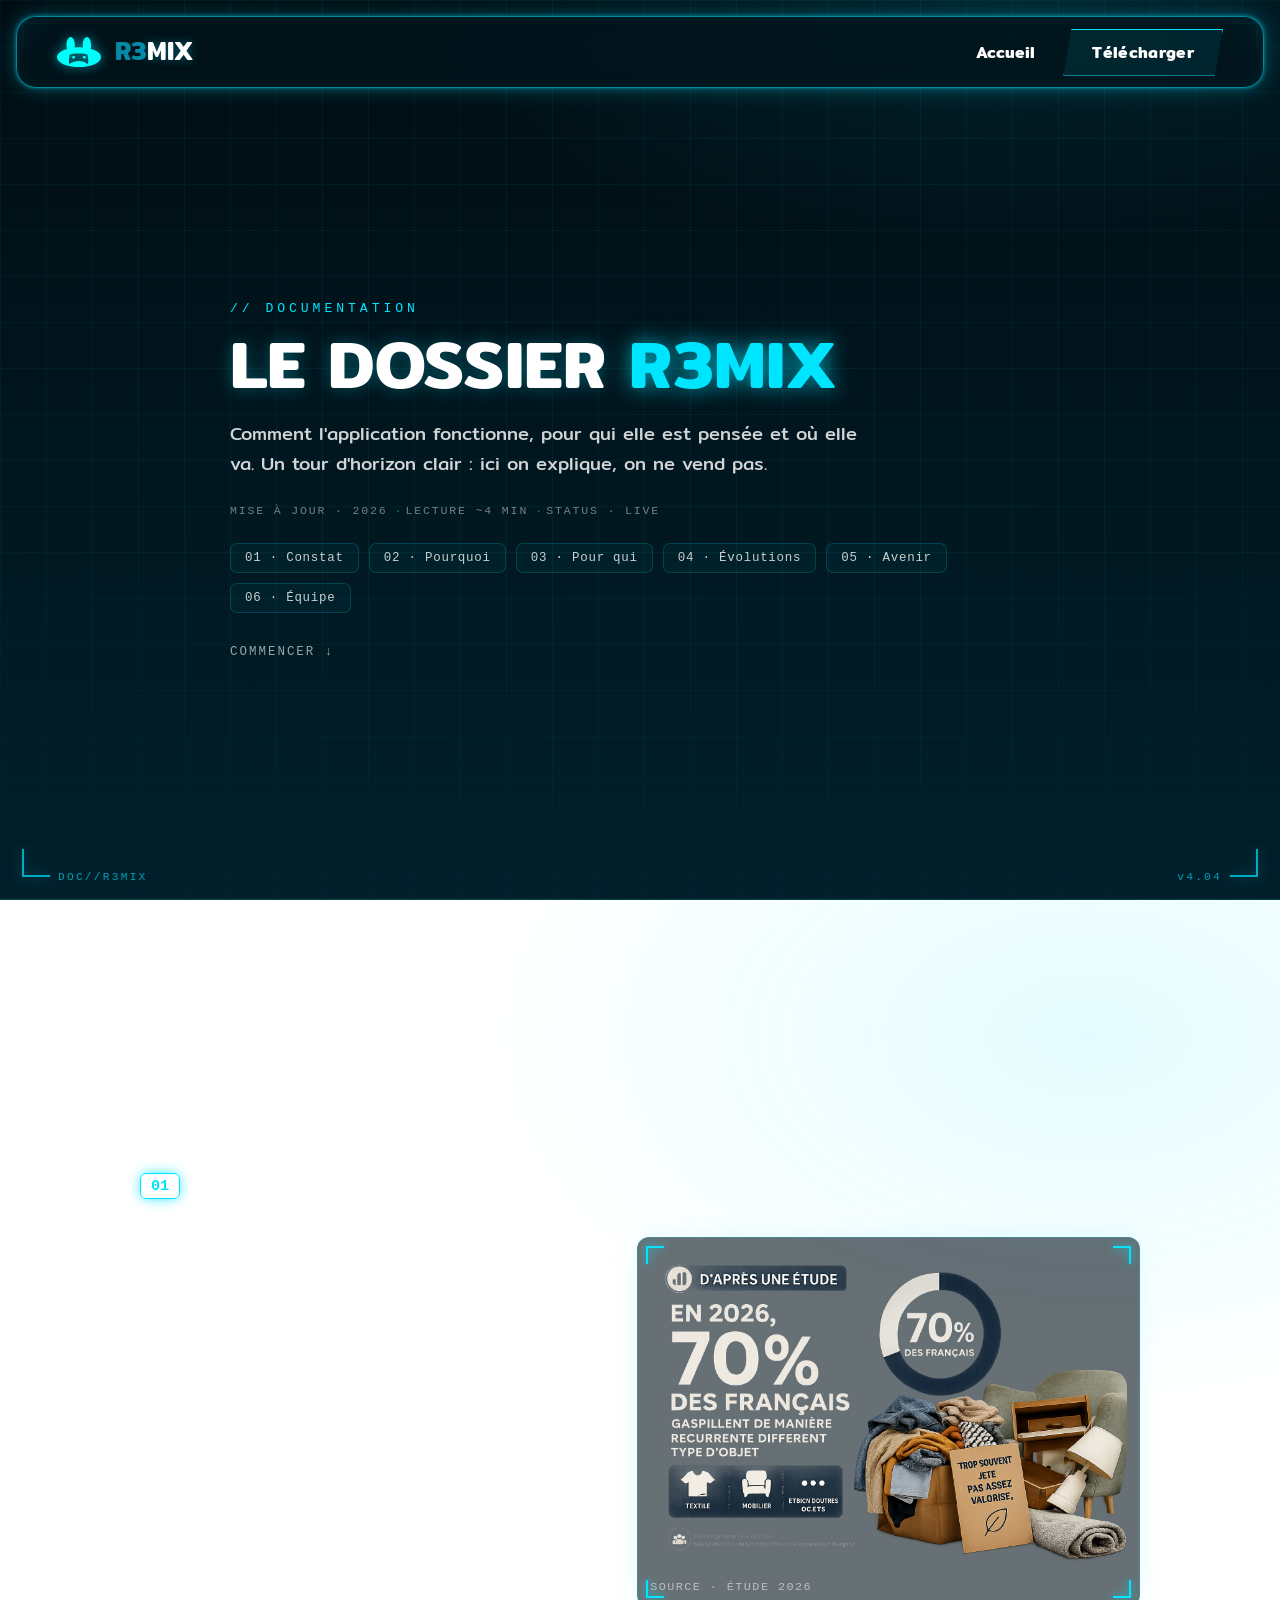
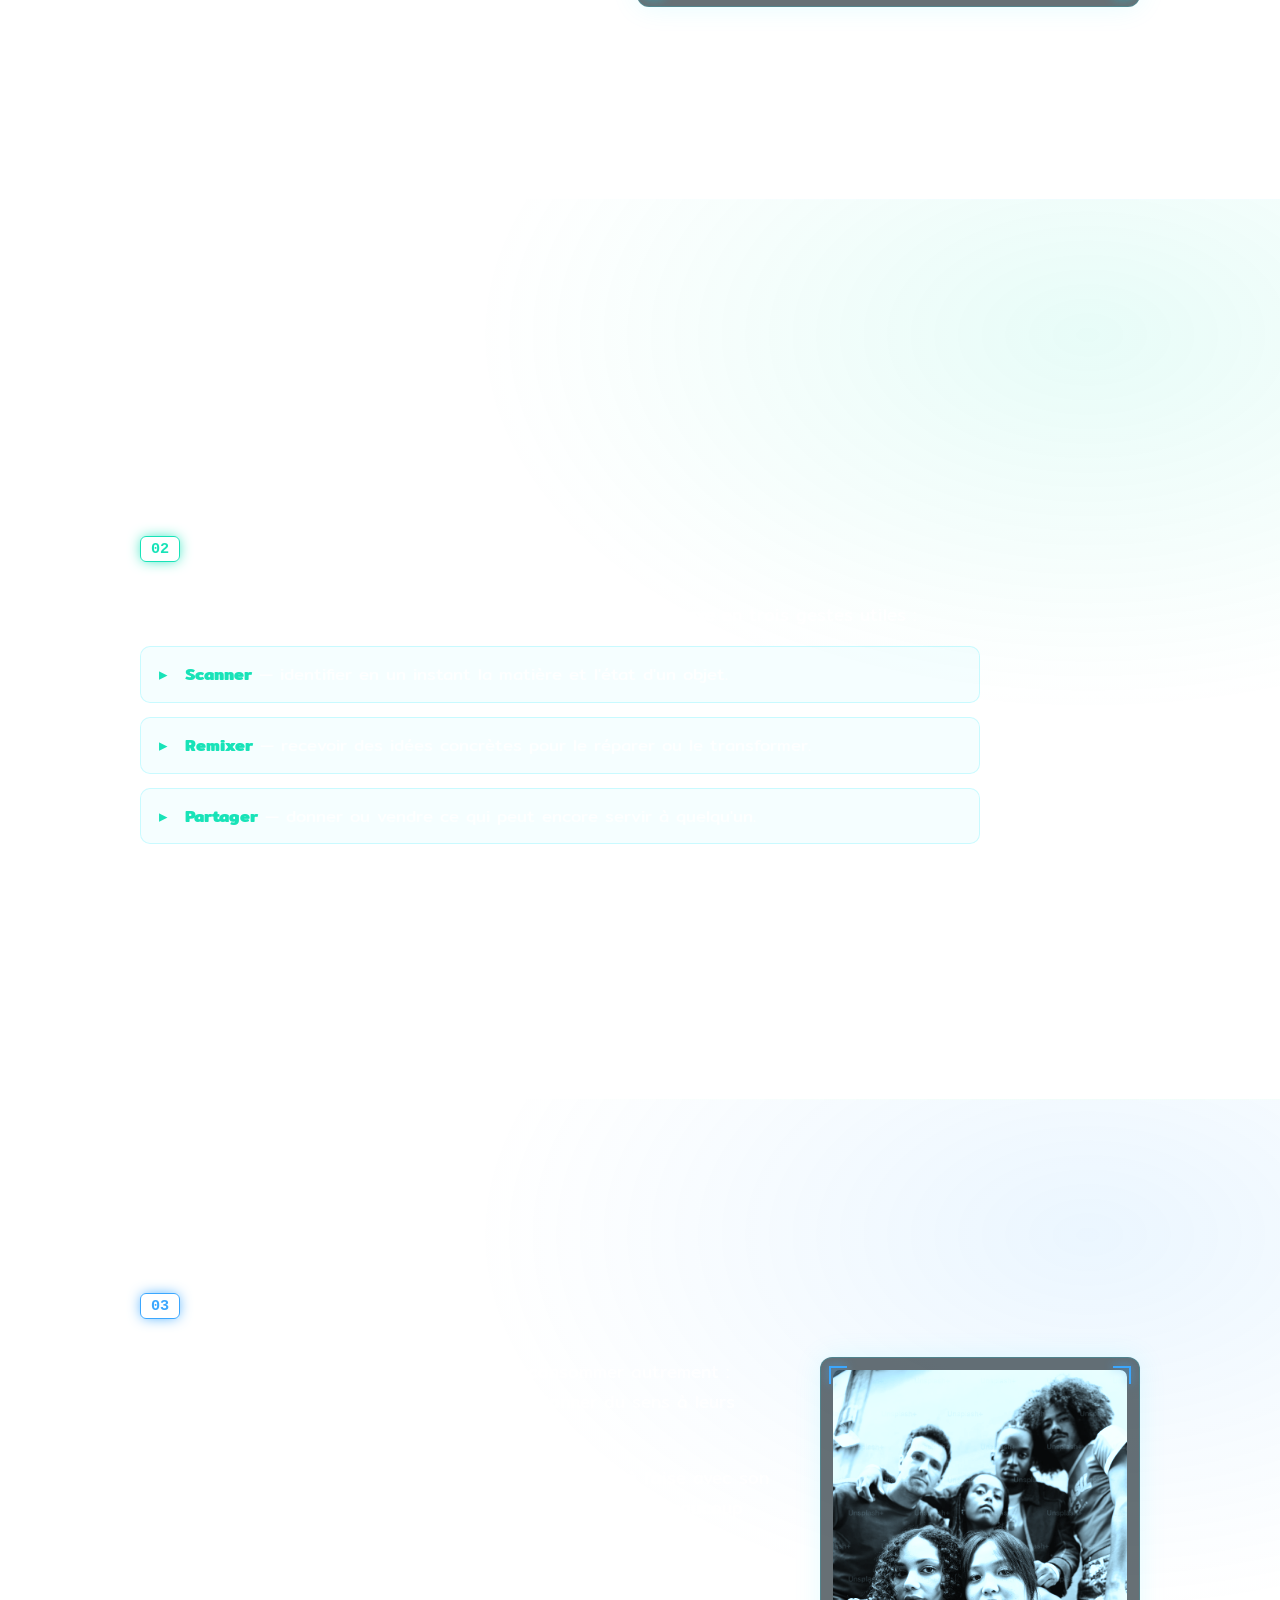
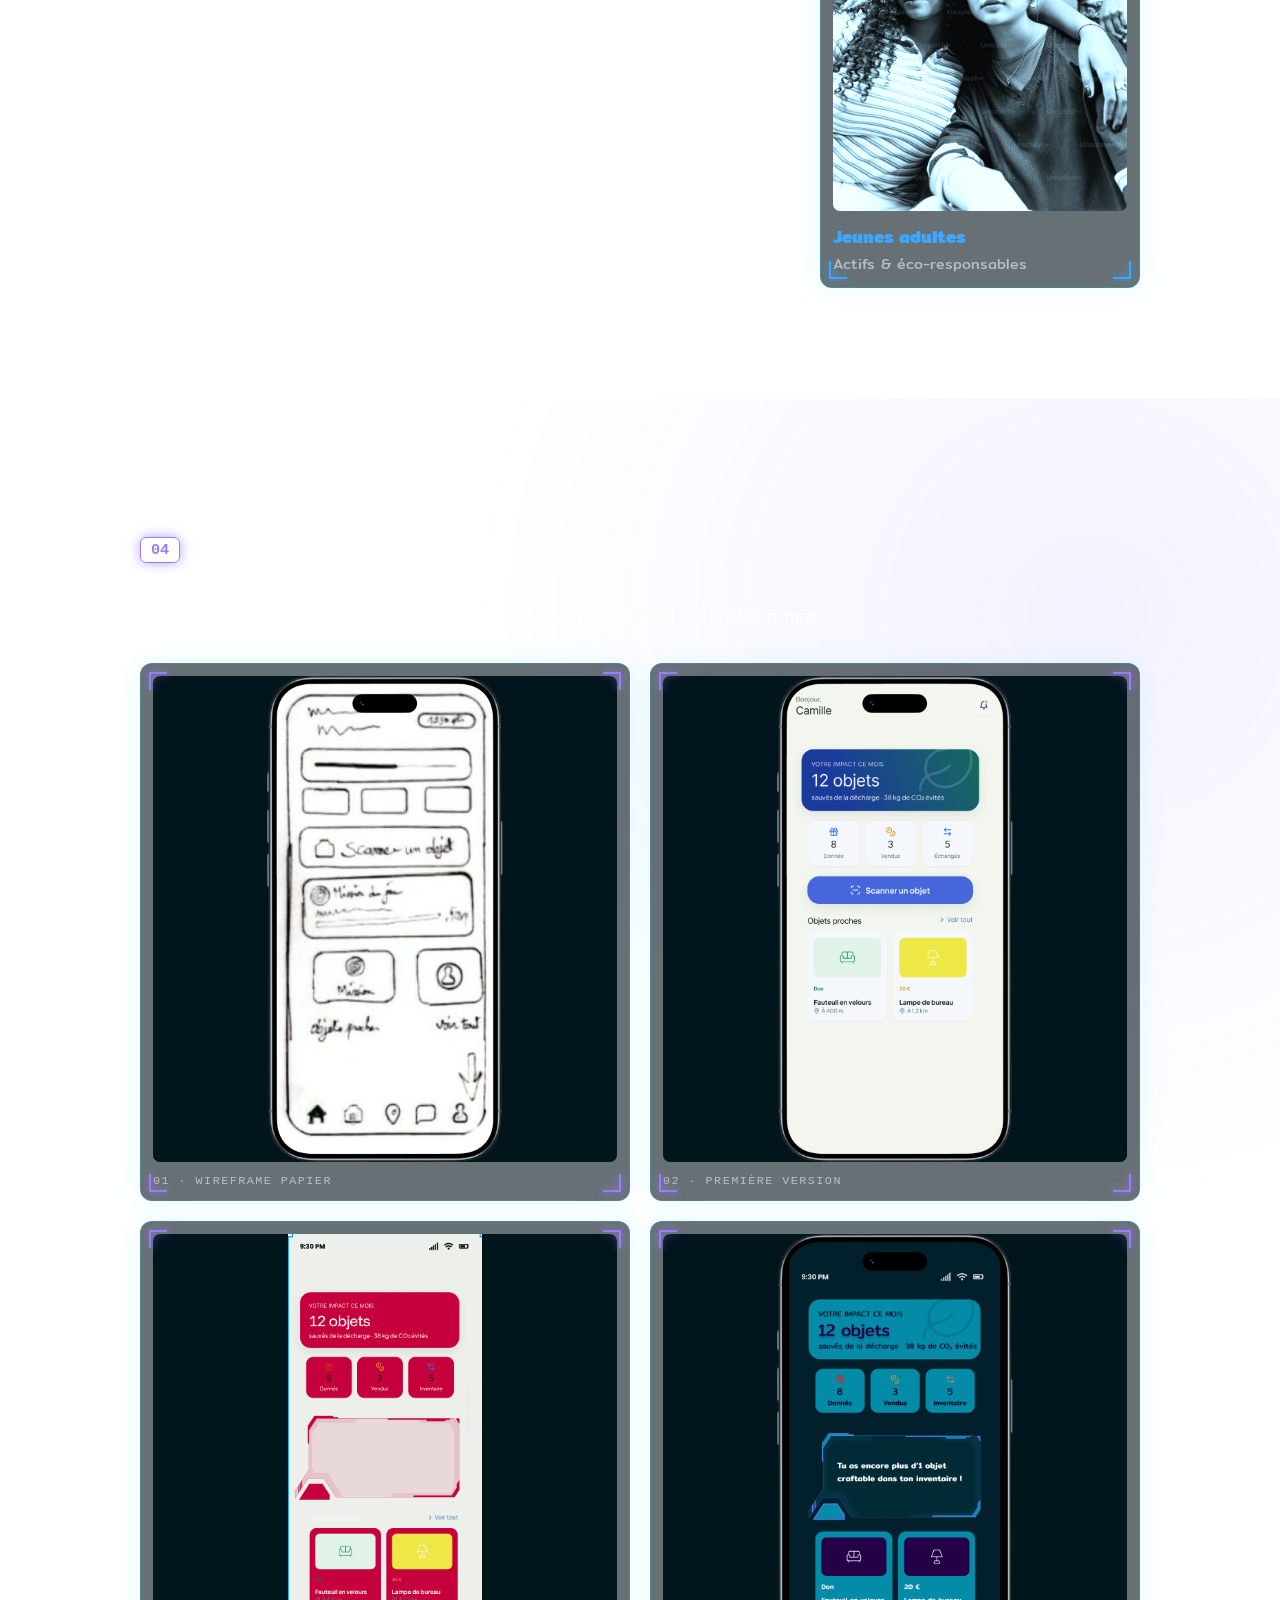
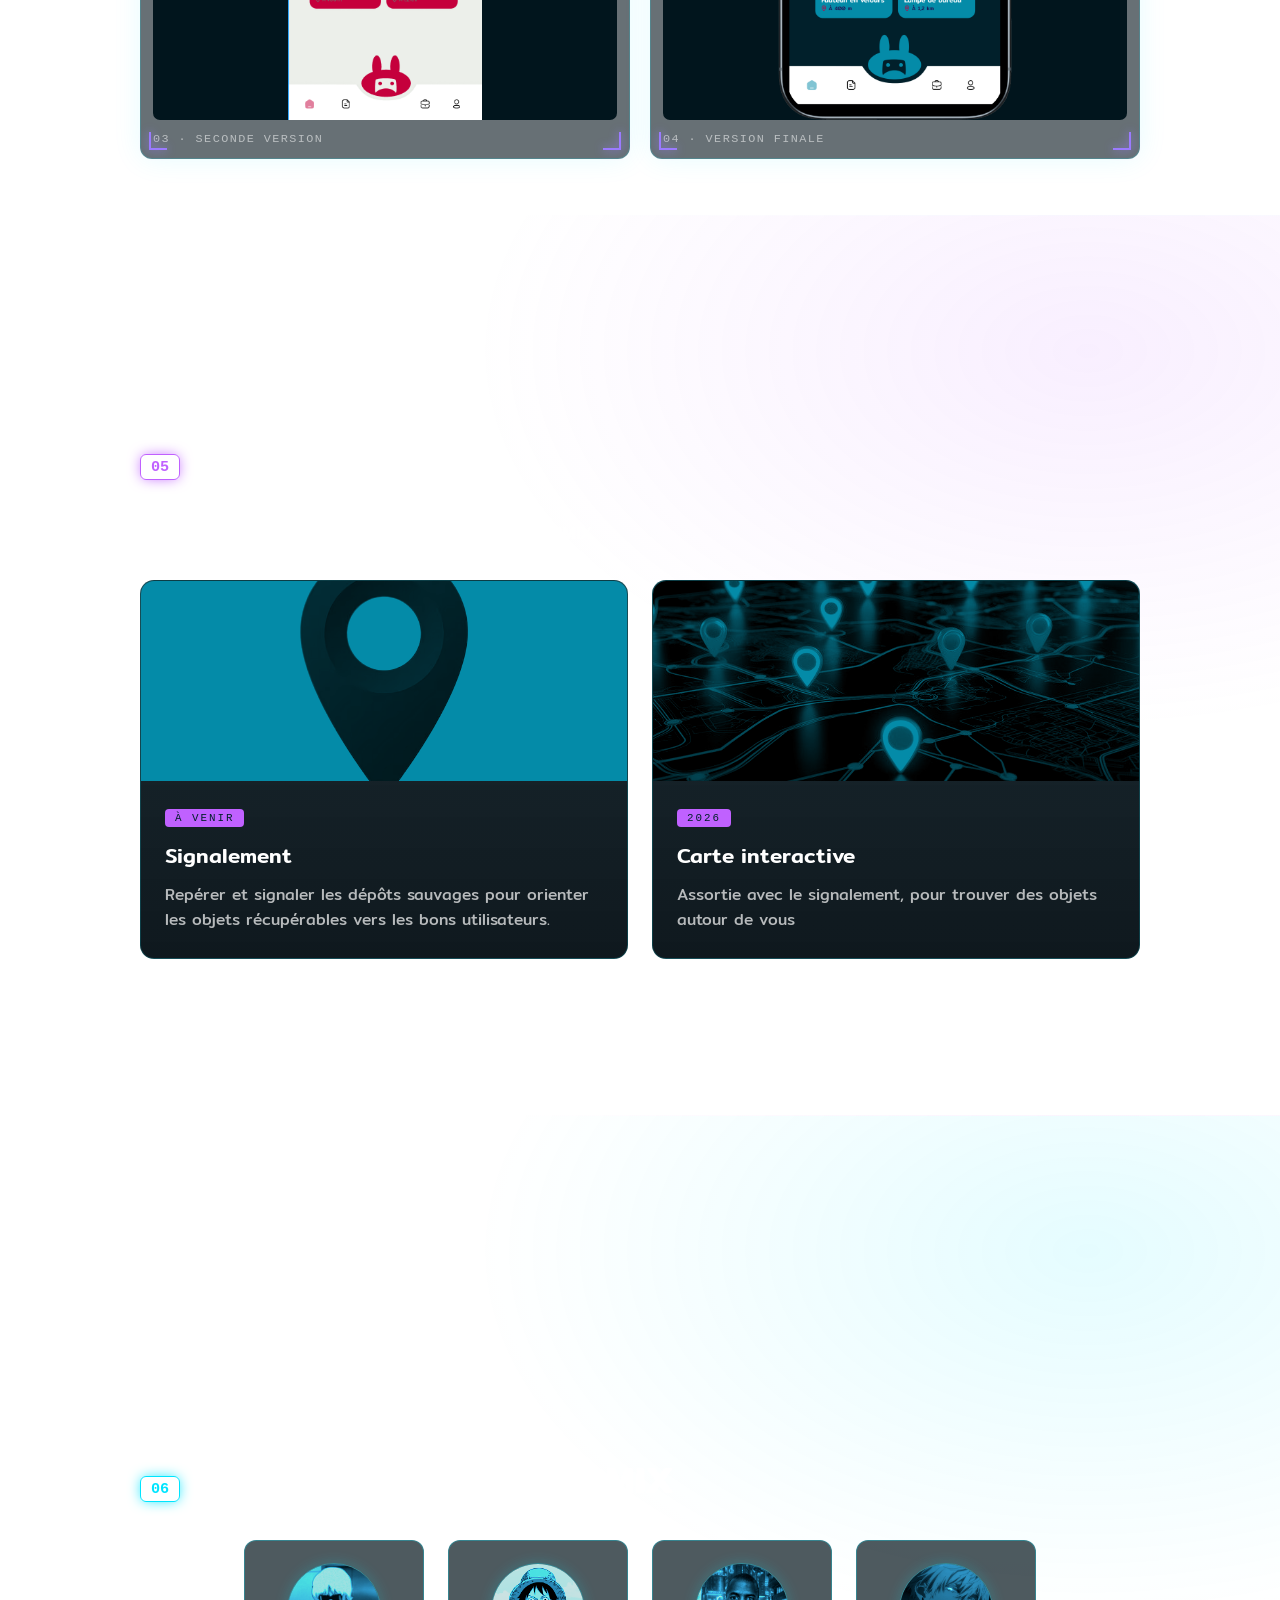
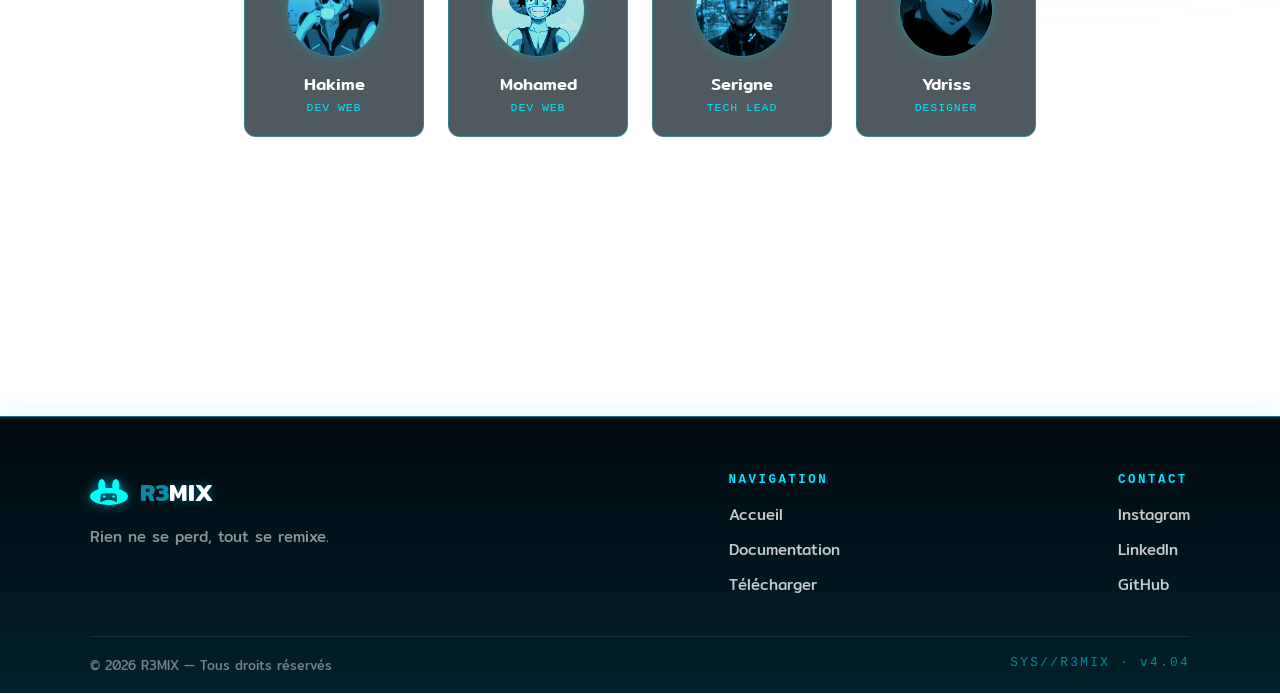
==== commit 917cd4e2: "Update soir 24 juin soir" ====
--- a/doc.html
+++ b/doc.html
@@ -17,11 +17,13 @@
       <span class="nav-logo-text"><span class="nav-logo-accent">R3</span>MIX</span>
     </a>
     <div class="nav-actions">
-      <a href="index.html" class="nav-link">accueil</a>
-      <a target="_blank" href="https://www.figma.com/proto/Yg1JPnP7CUxEsBsc0eBv6f/WASTE-404?node-id=6352-3486&t=ItSNBShxPA9ElTEq-1" class="nav-cta">Télécharger</a>
+      <a href="index.html" class="nav-link">Accueil</a>
+      <a target="_blank"
+        href="https://www.figma.com/proto/Yg1JPnP7CUxEsBsc0eBv6f/WASTE-404?node-id=6352-3486&t=ItSNBShxPA9ElTEq-1"
+        class="nav-cta">Télécharger</a>
     </div>
   </nav>
-  
+
   <header class="doc-header">
     <div class="hero-grid" aria-hidden="true"></div>
     <div class="hud-frame" aria-hidden="true">
@@ -37,7 +39,8 @@
       <div class="doc-intro">
         <p class="doc-eyebrow">// DOCUMENTATION</p>
         <h1>Le dossier <span class="accent">R3MIX</span></h1>
-        <p class="doc-lead">Comment l'application fonctionne, pour qui elle est pensée et où elle va. Un tour d'horizon clair&nbsp;: ici on explique, on ne vend pas.</p>
+        <p class="doc-lead">Comment l'application fonctionne, pour qui elle est pensée et où elle va. Un tour d'horizon
+          clair&nbsp;: ici on explique, on ne vend pas.</p>
         <div class="doc-meta" aria-hidden="true">
           <span>MISE À JOUR · 2026</span>
           <span>LECTURE ~4 MIN</span>
@@ -51,7 +54,7 @@
           <a href="#avenir">05&nbsp;· Avenir</a>
           <a href="#equipe">06&nbsp;· Équipe</a>
         </nav>
-        <a href="#constat" class="doc-scroll" aria-hidden="true">Commencer la lecture ↓</a>
+        <a href="#constat" class="doc-scroll" aria-hidden="true">Commencer ↓</a>
       </div>
     </div>
   </header>
@@ -65,8 +68,11 @@
       </header>
       <div class="doc-body doc-body--split">
         <div class="doc-text-col">
-          <p class="doc-text">Chaque année, des millions d'objets encore utilisables sont jetés. Pour lutter contre ce gaspillage, R3MIX facilite le don, la revente et le recyclage des textiles, meubles et objets du quotidien.</p>
-          <p class="doc-text">L'idée est simple&nbsp;: redonner une seconde vie à ce qui ne sert plus, sans effort et sans culpabilité. On scanne, l'app propose, on agit.</p>
+          <p class="doc-text">Chaque année, des millions d'objets encore utilisables sont jetés. Pour lutter contre ce
+            gaspillage, R3MIX facilite le don, la revente et le recyclage des textiles, meubles et objets du quotidien.
+          </p>
+          <p class="doc-text">L'idée est simple&nbsp;: redonner une seconde vie à ce qui ne sert plus, sans effort et
+            sans culpabilité. On scanne, l'app propose, on agit.</p>
         </div>
         <figure class="doc-figure">
           <span class="doc-frame-corner doc-frame-corner--tl" aria-hidden="true"></span>
@@ -85,11 +91,12 @@
         <h2>Pourquoi R3MIX&nbsp;?</h2>
       </header>
       <div class="doc-body">
-        <p class="doc-text">Parce que jeter est devenu un réflexe. R3MIX transforme ce réflexe en trois gestes utiles&nbsp;:</p>
+        <p class="doc-text">Parce que jeter est devenu un réflexe. R3MIX transforme ce réflexe en trois gestes
+          utiles&nbsp;:</p>
         <ul class="doc-list">
           <li><strong>Scanner</strong> — identifier en un instant la matière et l'état d'un objet.</li>
           <li><strong>Remixer</strong> — recevoir des idées concrètes pour le réparer ou le transformer.</li>
-          <li><strong>Revendre</strong> — donner ou vendre ce qui peut encore servir à quelqu'un.</li>
+          <li><strong>Partager</strong> — donner ou vendre ce qui peut encore servir à quelqu'un.</li>
         </ul>
       </div>
     </article>
@@ -101,16 +108,18 @@
       </header>
       <div class="doc-body doc-body--split">
         <div class="doc-text-col">
-          <p class="doc-text">R3MIX s'adresse à celles et ceux qui veulent consommer autrement&nbsp;: bricoleurs, créatifs, ou simplement curieux de donner du sens à leurs objets.</p>
-          <p class="doc-text">Notre persona type&nbsp;: une jeune active éco-responsable, à l'aise avec son téléphone, qui n'a ni le temps ni les outils d'un atelier, mais beaucoup d'envie.</p>
+          <p class="doc-text">R3MIX s'adresse à celles et ceux qui veulent consommer autrement&nbsp;: bricoleurs,
+            créatifs, ou simplement curieux de donner du sens à leurs objets.</p>
+          <p class="doc-text">Notre persona type&nbsp;: une jeune active éco-responsable, à l'aise avec son téléphone,
+            qui n'a ni le temps ni les outils d'un atelier, mais beaucoup d'envie.</p>
         </div>
         <figure class="doc-figure doc-figure--persona color-effect">
           <span class="doc-frame-corner doc-frame-corner--tl" aria-hidden="true"></span>
           <span class="doc-frame-corner doc-frame-corner--tr" aria-hidden="true"></span>
           <span class="doc-frame-corner doc-frame-corner--bl" aria-hidden="true"></span>
           <span class="doc-frame-corner doc-frame-corner--br" aria-hidden="true"></span>
-          <img src="asset/doc/persona-sarah.png" alt="Sarah, 22 ans">
-          <figcaption><strong>Sarah, 22 ans</strong>Jeune active éco-responsable</figcaption>
+          <img src="asset/Jeunes-Adultes.png" alt="Photo-Jeunes-Adultes">
+          <figcaption><strong>Jeunes adultes</strong>Actifs & éco-responsables</figcaption>
         </figure>
       </div>
     </article>
@@ -120,7 +129,8 @@
         <span class="doc-num">04</span>
         <h2>Évolutions</h2>
       </header>
-      <p class="doc-text doc-text--intro">Du croquis papier à l'interface finale, voici comment le design de R3MIX a mûri.</p>
+      <p class="doc-text doc-text--intro">Du croquis papier à l'interface finale, voici comment le design de R3MIX a
+        mûri.</p>
       <div class="doc-gallery">
         <figure class="doc-figure">
           <span class="doc-frame-corner doc-frame-corner--tl" aria-hidden="true"></span>
@@ -143,8 +153,16 @@
           <span class="doc-frame-corner doc-frame-corner--tr" aria-hidden="true"></span>
           <span class="doc-frame-corner doc-frame-corner--bl" aria-hidden="true"></span>
           <span class="doc-frame-corner doc-frame-corner--br" aria-hidden="true"></span>
+          <img src="asset/Frame-Rouge.png" alt="Version non définitive">
+          <figcaption>03 · Seconde version</figcaption>
+        </figure>
+        <figure class="doc-figure">
+          <span class="doc-frame-corner doc-frame-corner--tl" aria-hidden="true"></span>
+          <span class="doc-frame-corner doc-frame-corner--tr" aria-hidden="true"></span>
+          <span class="doc-frame-corner doc-frame-corner--bl" aria-hidden="true"></span>
+          <span class="doc-frame-corner doc-frame-corner--br" aria-hidden="true"></span>
           <img src="asset/doc/accueil-final.png" alt="Version sombre finale">
-          <figcaption>03 · Version finale</figcaption>
+          <figcaption>04 · Version finale</figcaption>
         </figure>
       </div>
     </article>
@@ -158,22 +176,24 @@
       <div class="doc-roadmap">
         <article class="doc-card">
           <div class="doc-card-media color-effect">
-            <img src="asset/doc/signalement.jpeg" alt="Fonctionnalité de signalement">
+            <img src="asset/Signalement.png" alt=" Fonctionnalité de signalement">
           </div>
           <div class="doc-card-body">
             <span class="doc-card-tag">À VENIR</span>
             <h3>Signalement</h3>
-            <p>Repérer et signaler les dépôts sauvages pour orienter les objets récupérables vers les bons utilisateurs.</p>
+            <p>Repérer et signaler les dépôts sauvages pour orienter les objets récupérables vers les bons utilisateurs.
+            </p>
           </div>
         </article>
         <article class="doc-card">
           <div class="doc-card-media color-effect">
-            <img src="asset/doc/contact-dev.jpeg" alt="Développement de l'application">
+            <img src="asset/Map-interactive.png" alt="Développement de l'application">
           </div>
           <div class="doc-card-body">
             <span class="doc-card-tag">2026</span>
-            <h3>App native</h3>
-            <p>Une version mobile native, plus rapide et plus fluide, avec un back-end robuste et une interface soignée.</p>
+            <h3>Carte interactive</h3>
+            <p>Assortie avec le signalement, pour trouver des objets autour de vous
+            </p>
           </div>
         </article>
       </div>
@@ -197,7 +217,7 @@
             <img src="asset/team/mohamed.png" alt="Mohamed">
           </div>
           <h4>Mohamed</h4>
-          <p class="team-role">Dev web · kaizen</p>
+          <p class="team-role">Dev web</p>
         </div>
         <div class="team-card">
           <div class="team-photo color-effect">
@@ -213,13 +233,7 @@
           <h4>Ydriss</h4>
           <p class="team-role">Designer</p>
         </div>
-        <div class="team-card">
-          <div class="team-photo color-effect">
-            <img src="asset/home/error-404.png" alt="Anis">
-          </div>
-          <h4>Anis</h4>
-          <p class="team-role">Dev web</p>
-        </div>
+
       </div>
     </article>
 
@@ -239,7 +253,8 @@
         <h3>Navigation</h3>
         <a href="index.html#accueil">Accueil</a>
         <a href="doc.html">Documentation</a>
-        <a target="_blank" href="https://www.figma.com/proto/Yg1JPnP7CUxEsBsc0eBv6f/WASTE-404?node-id=6352-3486&t=ItSNBShxPA9ElTEq-1">Télécharger</a>
+        <a target="_blank"
+          href="https://www.figma.com/proto/Yg1JPnP7CUxEsBsc0eBv6f/WASTE-404?node-id=6352-3486&t=ItSNBShxPA9ElTEq-1">Télécharger</a>
       </nav>
 
       <div class="footer-col">
--- a/doc.css
+++ b/doc.css
@@ -30,7 +30,13 @@
   pointer-events: none;
 }
 
-.hud-frame { position: absolute; inset: 22px; pointer-events: none; z-index: 3; }
+.hud-frame {
+  position: absolute;
+  inset: 22px;
+  pointer-events: none;
+  z-index: 3;
+}
+
 .hud-corner {
   position: absolute;
   width: 26px;
@@ -38,10 +44,35 @@
   border: 2px solid rgba(0, 229, 255, 0.7);
   filter: drop-shadow(0 0 6px rgba(0, 229, 255, 0.5));
 }
-.hud-corner--tl { top: 0; left: 0; border-right: 0; border-bottom: 0; }
-.hud-corner--tr { top: 0; right: 0; border-left: 0; border-bottom: 0; }
-.hud-corner--bl { bottom: 0; left: 0; border-right: 0; border-top: 0; }
-.hud-corner--br { bottom: 0; right: 0; border-left: 0; border-top: 0; }
+
+.hud-corner--tl {
+  top: 0;
+  left: 0;
+  border-right: 0;
+  border-bottom: 0;
+}
+
+.hud-corner--tr {
+  top: 0;
+  right: 0;
+  border-left: 0;
+  border-bottom: 0;
+}
+
+.hud-corner--bl {
+  bottom: 0;
+  left: 0;
+  border-right: 0;
+  border-top: 0;
+}
+
+.hud-corner--br {
+  bottom: 0;
+  right: 0;
+  border-left: 0;
+  border-top: 0;
+}
+
 .hud-tag {
   position: absolute;
   bottom: -6px;
@@ -50,8 +81,14 @@
   letter-spacing: 0.2em;
   color: rgba(0, 229, 255, 0.65);
 }
-.hud-tag--left { left: 36px; }
-.hud-tag--right { right: 36px; }
+
+.hud-tag--left {
+  left: 36px;
+}
+
+.hud-tag--right {
+  right: 36px;
+}
 
 /* ---------- Coins de cadre réutilisables sur les images ---------- */
 .doc-frame-corner {
@@ -62,10 +99,34 @@
   filter: drop-shadow(0 0 5px var(--sec, rgba(0, 229, 255, 0.6)));
   z-index: 2;
 }
-.doc-frame-corner--tl { top: 8px; left: 8px; border-right: 0; border-bottom: 0; }
-.doc-frame-corner--tr { top: 8px; right: 8px; border-left: 0; border-bottom: 0; }
-.doc-frame-corner--bl { bottom: 8px; left: 8px; border-right: 0; border-top: 0; }
-.doc-frame-corner--br { bottom: 8px; right: 8px; border-left: 0; border-top: 0; }
+
+.doc-frame-corner--tl {
+  top: 8px;
+  left: 8px;
+  border-right: 0;
+  border-bottom: 0;
+}
+
+.doc-frame-corner--tr {
+  top: 8px;
+  right: 8px;
+  border-left: 0;
+  border-bottom: 0;
+}
+
+.doc-frame-corner--bl {
+  bottom: 8px;
+  left: 8px;
+  border-right: 0;
+  border-top: 0;
+}
+
+.doc-frame-corner--br {
+  bottom: 8px;
+  right: 8px;
+  border-left: 0;
+  border-top: 0;
+}
 
 /* ============================================================
    HEADER documentation
@@ -89,7 +150,11 @@
   width: 100%;
   text-align: center;
 }
-.doc-intro { display: inline-block; text-align: left; }
+
+.doc-intro {
+  display: inline-block;
+  text-align: left;
+}
 
 .doc-eyebrow {
   margin: 0 0 14px;
@@ -108,6 +173,7 @@
   color: var(--blanc);
   text-shadow: 0 0 18px rgba(0, 229, 255, 0.3);
 }
+
 .doc-header h1 .accent {
   color: var(--cyan-neon);
   text-shadow: 0 0 22px rgba(0, 229, 255, 0.7);
@@ -131,8 +197,12 @@
   letter-spacing: 0.16em;
   color: rgba(255, 255, 255, 0.45);
 }
-.doc-meta span { position: relative; }
-.doc-meta span + span::before {
+
+.doc-meta span {
+  position: relative;
+}
+
+.doc-meta span+span::before {
   content: "·";
   position: absolute;
   left: -11px;
@@ -144,6 +214,7 @@
   flex-wrap: wrap;
   gap: 10px;
 }
+
 .doc-toc a {
   font-family: var(--hud-mono);
   font-size: 0.78rem;
@@ -156,6 +227,7 @@
   background: rgba(0, 229, 255, 0.04);
   transition: color 0.2s ease, border-color 0.2s ease, background 0.2s ease;
 }
+
 .doc-toc a:hover {
   color: var(--cyan-neon);
   border-color: rgba(0, 229, 255, 0.6);
@@ -172,6 +244,7 @@
   background: rgba(0, 229, 255, 0.04);
   box-shadow: 0 0 40px rgba(0, 229, 255, 0.12);
 }
+
 .doc-cover img {
   display: block;
   width: 100%;
@@ -190,12 +263,17 @@
   text-decoration: none;
   transition: color 0.2s ease;
 }
-.doc-scroll:hover { color: var(--cyan-neon); }
+
+.doc-scroll:hover {
+  color: var(--cyan-neon);
+}
 
 /* ============================================================
    MAIN — sections plein écran (diaporama)
    ============================================================ */
-.doc-main { width: 100%; }
+.doc-main {
+  width: 100%;
+}
 
 .doc-section {
   position: relative;
@@ -211,10 +289,13 @@
   --sec-soft: rgba(0, 229, 255, 0.1);
   background: radial-gradient(80% 70% at 85% 15%, var(--sec-soft), transparent 60%);
 }
-.doc-section:last-child { border-bottom: 0; }
+
+.doc-section:last-child {
+  border-bottom: 0;
+}
 
 /* Contenu centré et borné, fond de section pleine largeur */
-.doc-section > *:not(.hero-grid) {
+.doc-section>*:not(.hero-grid) {
   width: 100%;
   max-width: 1000px;
   margin-left: auto;
@@ -222,12 +303,35 @@
 }
 
 /* Différenciation des couleurs par section */
-#constat    { --sec: #00e5ff; --sec-soft: rgba(0, 229, 255, 0.1); }
-#pourquoi   { --sec: #18e3b8; --sec-soft: rgba(24, 227, 184, 0.1); }
-#pour-qui   { --sec: #3ba7ff; --sec-soft: rgba(59, 167, 255, 0.1); }
-#evolutions { --sec: #9b7bff; --sec-soft: rgba(155, 123, 255, 0.1); }
-#avenir     { --sec: #c061ff; --sec-soft: rgba(192, 97, 255, 0.1); }
-#equipe     { --sec: #00e5ff; --sec-soft: rgba(0, 229, 255, 0.1); }
+#constat {
+  --sec: #00e5ff;
+  --sec-soft: rgba(0, 229, 255, 0.1);
+}
+
+#pourquoi {
+  --sec: #18e3b8;
+  --sec-soft: rgba(24, 227, 184, 0.1);
+}
+
+#pour-qui {
+  --sec: #3ba7ff;
+  --sec-soft: rgba(59, 167, 255, 0.1);
+}
+
+#evolutions {
+  --sec: #9b7bff;
+  --sec-soft: rgba(155, 123, 255, 0.1);
+}
+
+#avenir {
+  --sec: #c061ff;
+  --sec-soft: rgba(192, 97, 255, 0.1);
+}
+
+#equipe {
+  --sec: #00e5ff;
+  --sec-soft: rgba(0, 229, 255, 0.1);
+}
 
 /* En-tête de section : numéro + titre */
 .doc-section-head {
@@ -236,6 +340,7 @@
   gap: 16px;
   margin-bottom: 32px;
 }
+
 .doc-num {
   font-family: var(--hud-mono);
   font-size: 0.95rem;
@@ -247,6 +352,7 @@
   flex-shrink: 0;
   box-shadow: 0 0 14px -2px var(--sec, var(--cyan-neon));
 }
+
 .doc-section-head h2 {
   margin: 0;
   font-size: clamp(1.6rem, 3.2vw, 2.3rem);
@@ -256,19 +362,26 @@
 }
 
 /* Texte lisible */
-.doc-body { max-width: 70ch; }
+.doc-body {
+  max-width: 70ch;
+}
+
 .doc-text {
   margin: 0 0 16px;
   font-size: 1.08rem;
   line-height: 1.75;
   color: rgba(255, 255, 255, 0.82);
 }
+
 .doc-text--intro {
   max-width: 70ch;
   margin-bottom: 32px;
   color: rgba(255, 255, 255, 0.7);
 }
-.doc-text strong { color: var(--blanc); }
+
+.doc-text strong {
+  color: var(--blanc);
+}
 
 .doc-list {
   list-style: none;
@@ -279,6 +392,7 @@
   gap: 14px;
   max-width: 70ch;
 }
+
 .doc-list li {
   position: relative;
   padding: 14px 18px 14px 44px;
@@ -289,6 +403,7 @@
   line-height: 1.6;
   color: rgba(255, 255, 255, 0.82);
 }
+
 .doc-list li::before {
   content: "▸";
   position: absolute;
@@ -296,7 +411,10 @@
   top: 14px;
   color: var(--sec, var(--cyan-neon));
 }
-.doc-list strong { color: var(--sec, var(--cyan-neon)); }
+
+.doc-list strong {
+  color: var(--sec, var(--cyan-neon));
+}
 
 /* Bloc texte + image côte à côte */
 .doc-body--split {
@@ -306,7 +424,10 @@
   align-items: start;
   max-width: none;
 }
-.doc-text-col { max-width: 60ch; }
+
+.doc-text-col {
+  max-width: 60ch;
+}
 
 /* ---------- Images encadrées (style home) ---------- */
 .doc-figure {
@@ -318,12 +439,14 @@
   background: rgba(2, 18, 26, 0.6);
   box-shadow: 0 0 28px rgba(0, 229, 255, 0.1);
 }
+
 .doc-figure img {
   display: block;
   width: 100%;
   height: auto;
   border-radius: 7px;
 }
+
 .doc-figure figcaption {
   margin-top: 12px;
   font-family: var(--hud-mono);
@@ -342,6 +465,7 @@
   font-family: inherit;
   font-size: 0.9rem;
 }
+
 .doc-figure--persona figcaption strong {
   font-size: 1.1rem;
   color: var(--sec, var(--cyan-neon));
@@ -359,6 +483,7 @@
   grid-template-columns: repeat(3, 1fr);
   gap: 22px;
 }
+
 .doc-gallery .doc-figure img {
   aspect-ratio: 3 / 5;
   max-height: 54vh;
@@ -367,12 +492,32 @@
   background: #01151d;
 }
 
+.doc-gallery {
+  display: grid;
+  /* Crée 2 colonnes de largeur égale (1fr chacune) */
+  grid-template-columns: repeat(2, 1fr);
+
+  /* Ajoute un espace entre les lignes et les colonnes (ajuste la valeur selon tes besoins) */
+  gap: 20px;
+
+  width: 100%;
+}
+
+/* Optionnel : Assure-toi que les images s'adaptent bien à leurs cases */
+.doc-figure img {
+  width: 100%;
+  height: auto;
+  display: block;
+}
+
+
 /* ---------- Cartes roadmap (Avenir) ---------- */
 .doc-roadmap {
   display: grid;
   grid-template-columns: repeat(2, 1fr);
   gap: 24px;
 }
+
 .doc-card {
   position: relative;
   border: 1px solid var(--doc-line);
@@ -381,14 +526,29 @@
   background: linear-gradient(180deg, rgba(3, 20, 28, 0.9), rgba(2, 12, 18, 0.95));
   transition: transform 0.3s ease, box-shadow 0.3s ease, border-color 0.3s ease;
 }
+
 .doc-card:hover {
   transform: translateY(-6px);
   border-color: rgba(0, 229, 255, 0.5);
   box-shadow: 0 14px 34px rgba(0, 0, 0, 0.5), 0 0 26px rgba(0, 229, 255, 0.18);
 }
-.doc-card-media { height: 200px; overflow: hidden; }
-.doc-card-media img { width: 100%; height: 100%; object-fit: cover; display: block; }
-.doc-card-body { padding: 22px 24px 26px; }
+
+.doc-card-media {
+  height: 200px;
+  overflow: hidden;
+}
+
+.doc-card-media img {
+  width: 100%;
+  height: 100%;
+  object-fit: cover;
+  display: block;
+}
+
+.doc-card-body {
+  padding: 22px 24px 26px;
+}
+
 .doc-card-tag {
   display: inline-block;
   margin-bottom: 12px;
@@ -400,11 +560,13 @@
   padding: 3px 10px;
   border-radius: 4px;
 }
+
 .doc-card-body h3 {
   margin: 0 0 10px;
   font-size: 1.3rem;
   color: var(--blanc);
 }
+
 .doc-card-body p {
   margin: 0;
   font-size: 0.98rem;
@@ -421,6 +583,7 @@
   justify-content: center;
   gap: 24px;
 }
+
 .team-card {
   width: 180px;
   padding: 22px 16px;
@@ -431,11 +594,13 @@
   box-sizing: border-box;
   transition: transform 0.3s ease, box-shadow 0.3s ease, border-color 0.3s ease;
 }
+
 .team-card:hover {
   transform: translateY(-8px);
   border-color: rgba(0, 229, 255, 0.7);
   box-shadow: 0 12px 26px rgba(0, 0, 0, 0.5), 0 0 22px rgba(0, 229, 255, 0.2);
 }
+
 .team-photo {
   width: 92px;
   height: 92px;
@@ -445,6 +610,7 @@
   border: 1px solid rgba(0, 229, 255, 0.35);
   box-shadow: 0 0 14px rgba(0, 229, 255, 0.2);
 }
+
 .team-photo img {
   width: 100%;
   height: 100%;
@@ -458,7 +624,7 @@
    ============================================================ */
 
 /* Figures doc (persona, galerie) : filtre pur pour ne pas affecter la figcaption */
-.doc-figure.color-effect > img,
+.doc-figure.color-effect>img,
 .doc-gallery .doc-figure img.color-effect-img {
   filter: grayscale(100%) sepia(100%) hue-rotate(155deg);
 }
@@ -467,6 +633,7 @@
 .doc-card-media.color-effect {
   position: relative;
 }
+
 .doc-card-media.color-effect::before {
   content: '';
   position: absolute;
@@ -475,6 +642,7 @@
   z-index: 0;
   pointer-events: none;
 }
+
 .doc-card-media.color-effect img {
   position: relative;
   mix-blend-mode: multiply;
@@ -486,11 +654,13 @@
 .team-photo.color-effect img {
   filter: grayscale(100%) sepia(100%) hue-rotate(155deg) saturate(300%) brightness(0.85) contrast(1.1);
 }
+
 .team-card h4 {
   margin: 0 0 4px;
   font-size: 1.05rem;
   color: var(--blanc);
 }
+
 .team-role {
   margin: 0;
   font-family: var(--hud-mono);
@@ -504,16 +674,44 @@
    RESPONSIVE
    ============================================================ */
 @media (max-width: 880px) {
-  .doc-header-inner { grid-template-columns: 1fr; }
-  .doc-cover { order: -1; max-width: 420px; }
-  .doc-gallery { grid-template-columns: 1fr; max-width: 360px; margin: 0 auto; }
-  .doc-roadmap { grid-template-columns: 1fr; }
-  .doc-body--split { grid-template-columns: 1fr; }
-  .doc-figure--persona { max-width: 360px; }
+  .doc-header-inner {
+    grid-template-columns: 1fr;
+  }
+
+  .doc-cover {
+    order: -1;
+    max-width: 420px;
+  }
+
+  .doc-gallery {
+    grid-template-columns: 1fr;
+    max-width: 360px;
+    margin: 0 auto;
+  }
+
+  .doc-roadmap {
+    grid-template-columns: 1fr;
+  }
+
+  .doc-body--split {
+    grid-template-columns: 1fr;
+  }
+
+  .doc-figure--persona {
+    max-width: 360px;
+  }
 }
 
 @media (max-width: 768px) {
-  .doc-header { padding: calc(var(--nav-height) + 40px) 24px 48px; }
-  .doc-main { padding: 8px 24px 72px; }
-  .doc-section-head { gap: 12px; }
-}
+  .doc-header {
+    padding: calc(var(--nav-height) + 40px) 24px 48px;
+  }
+
+  .doc-main {
+    padding: 8px 24px 72px;
+  }
+
+  .doc-section-head {
+    gap: 12px;
+  }
+}
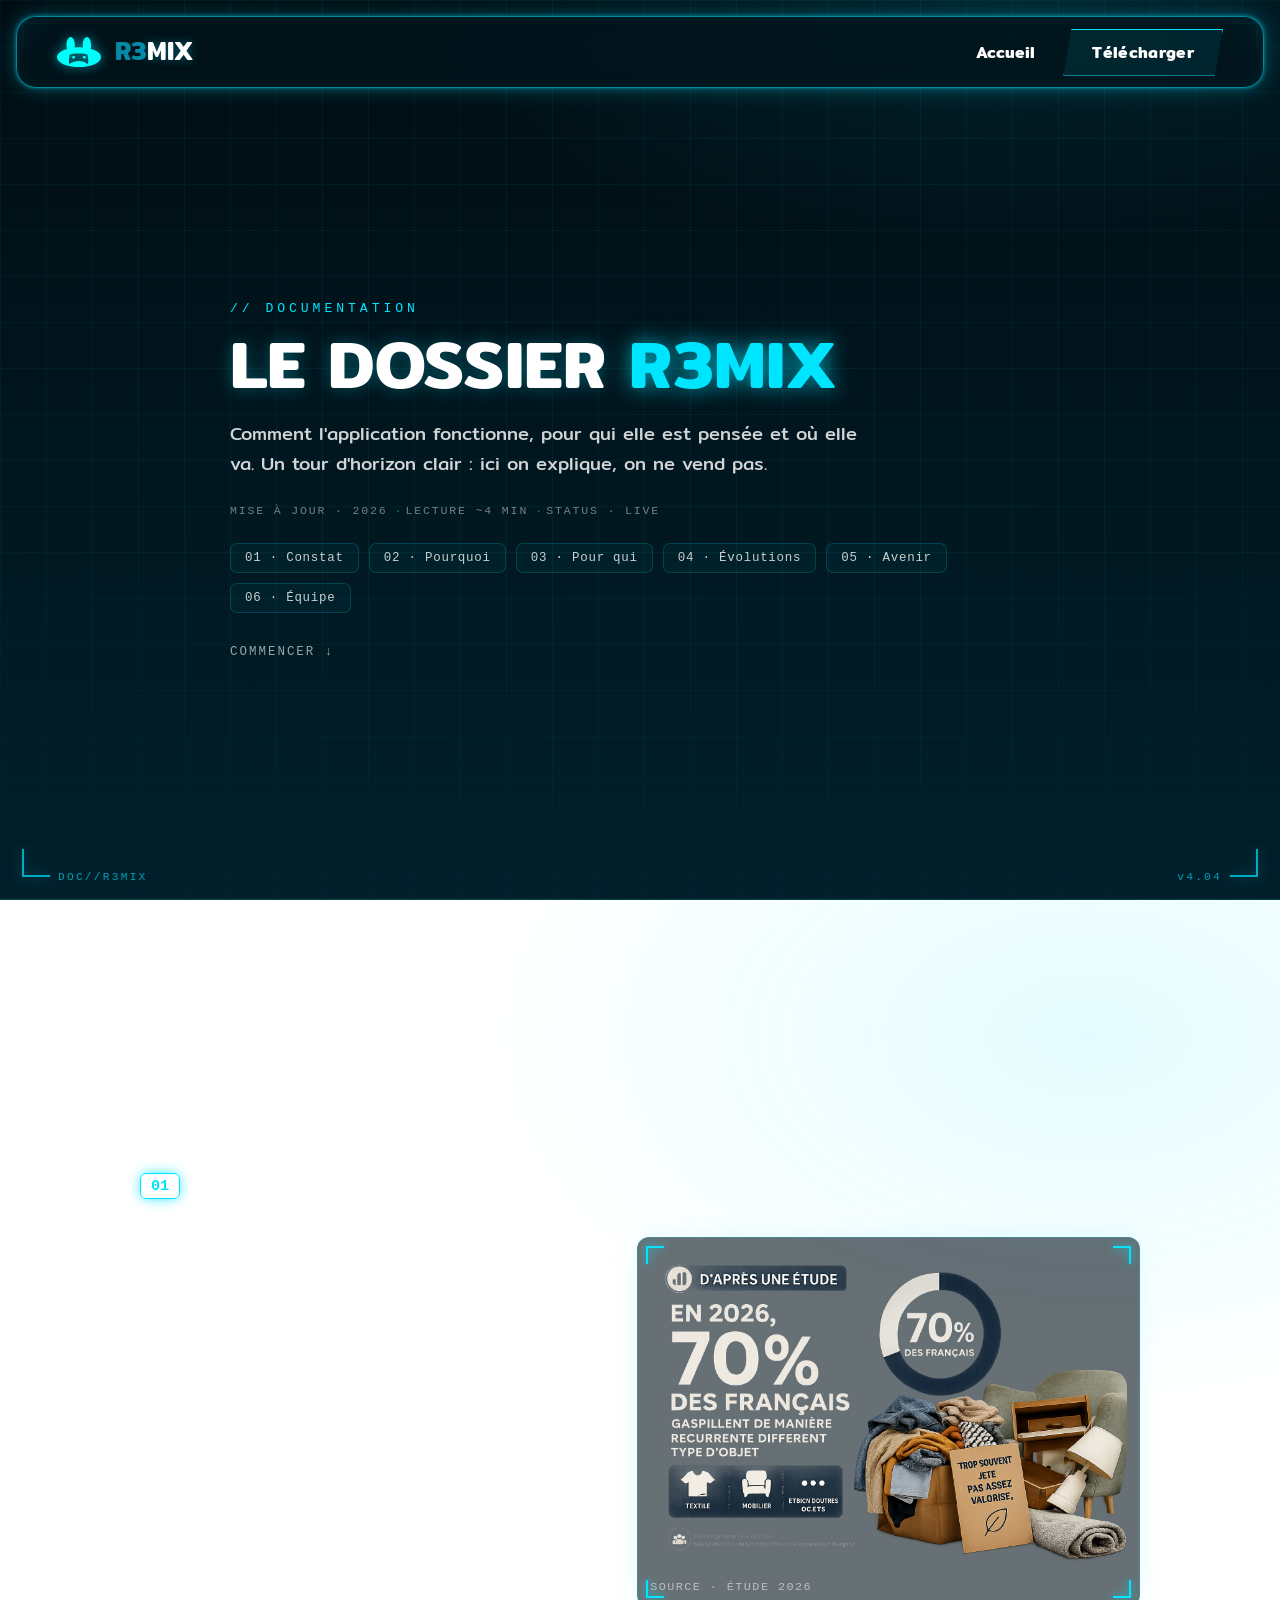
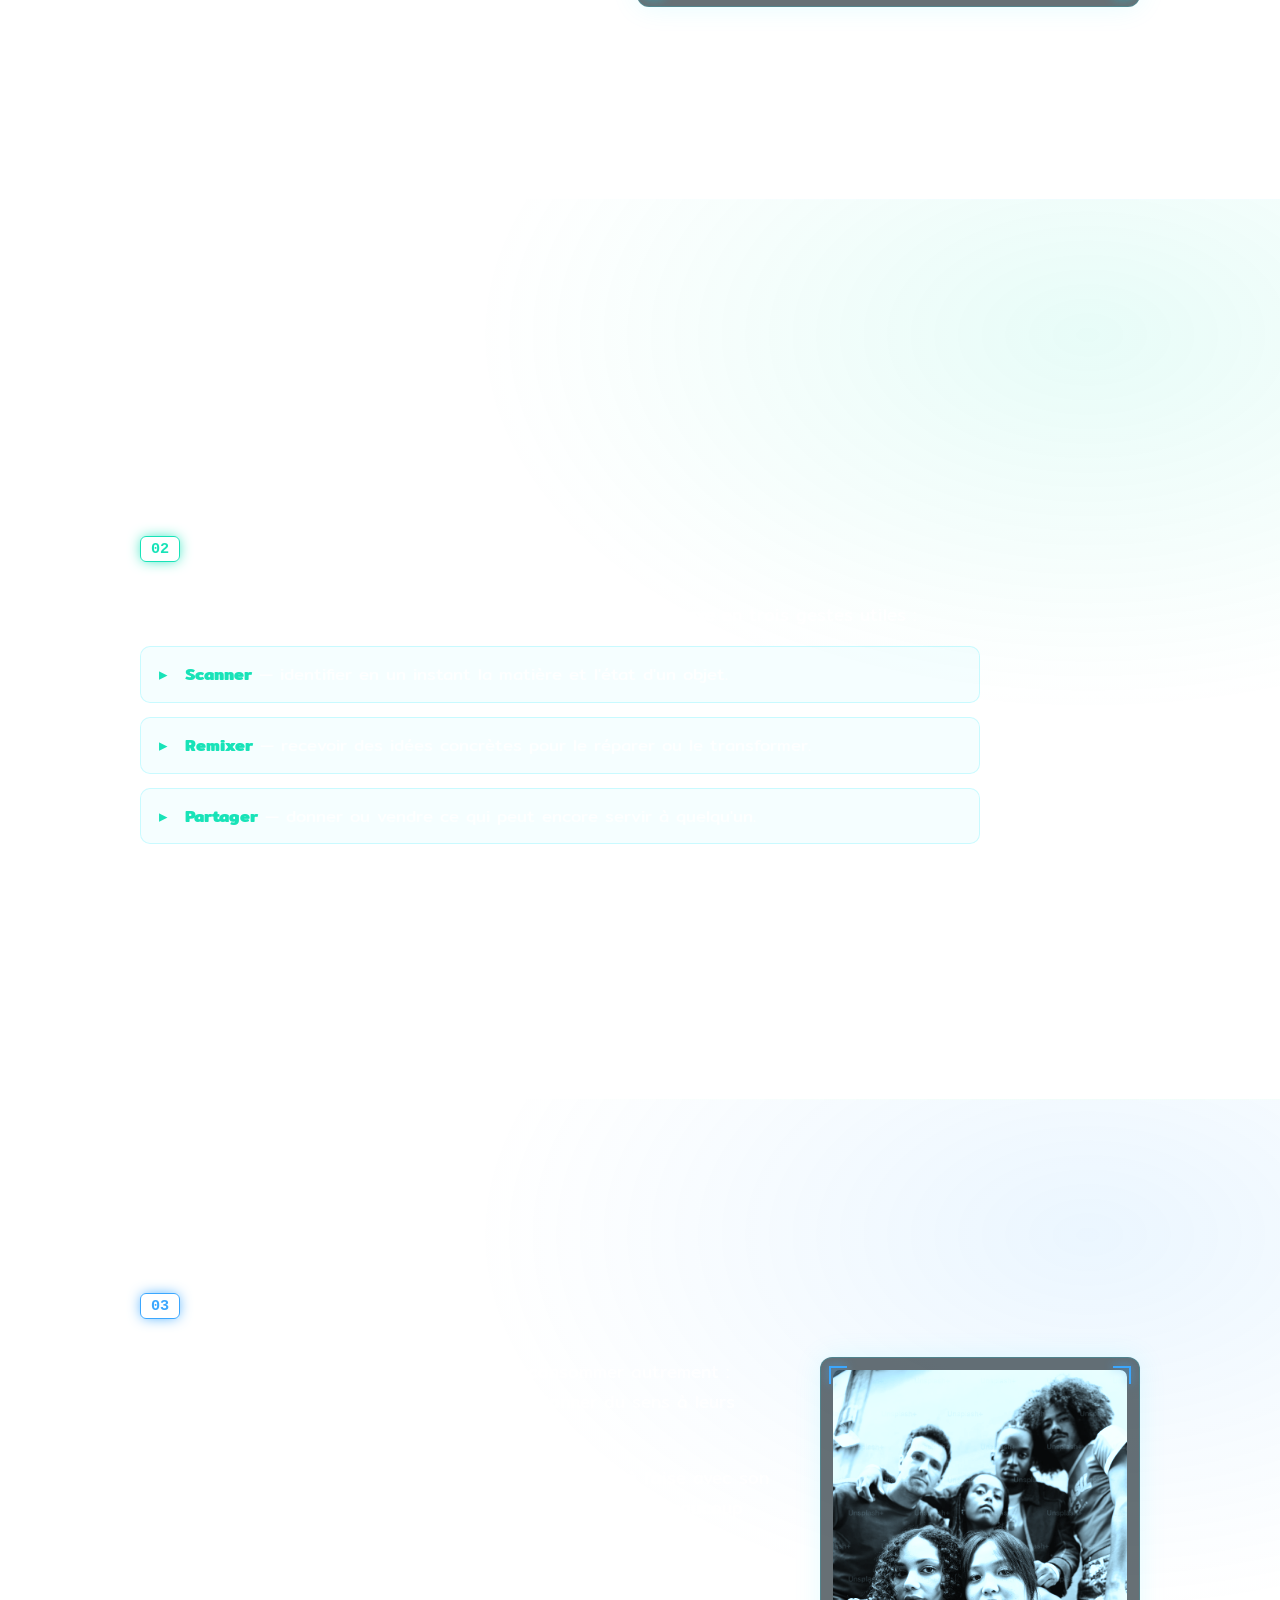
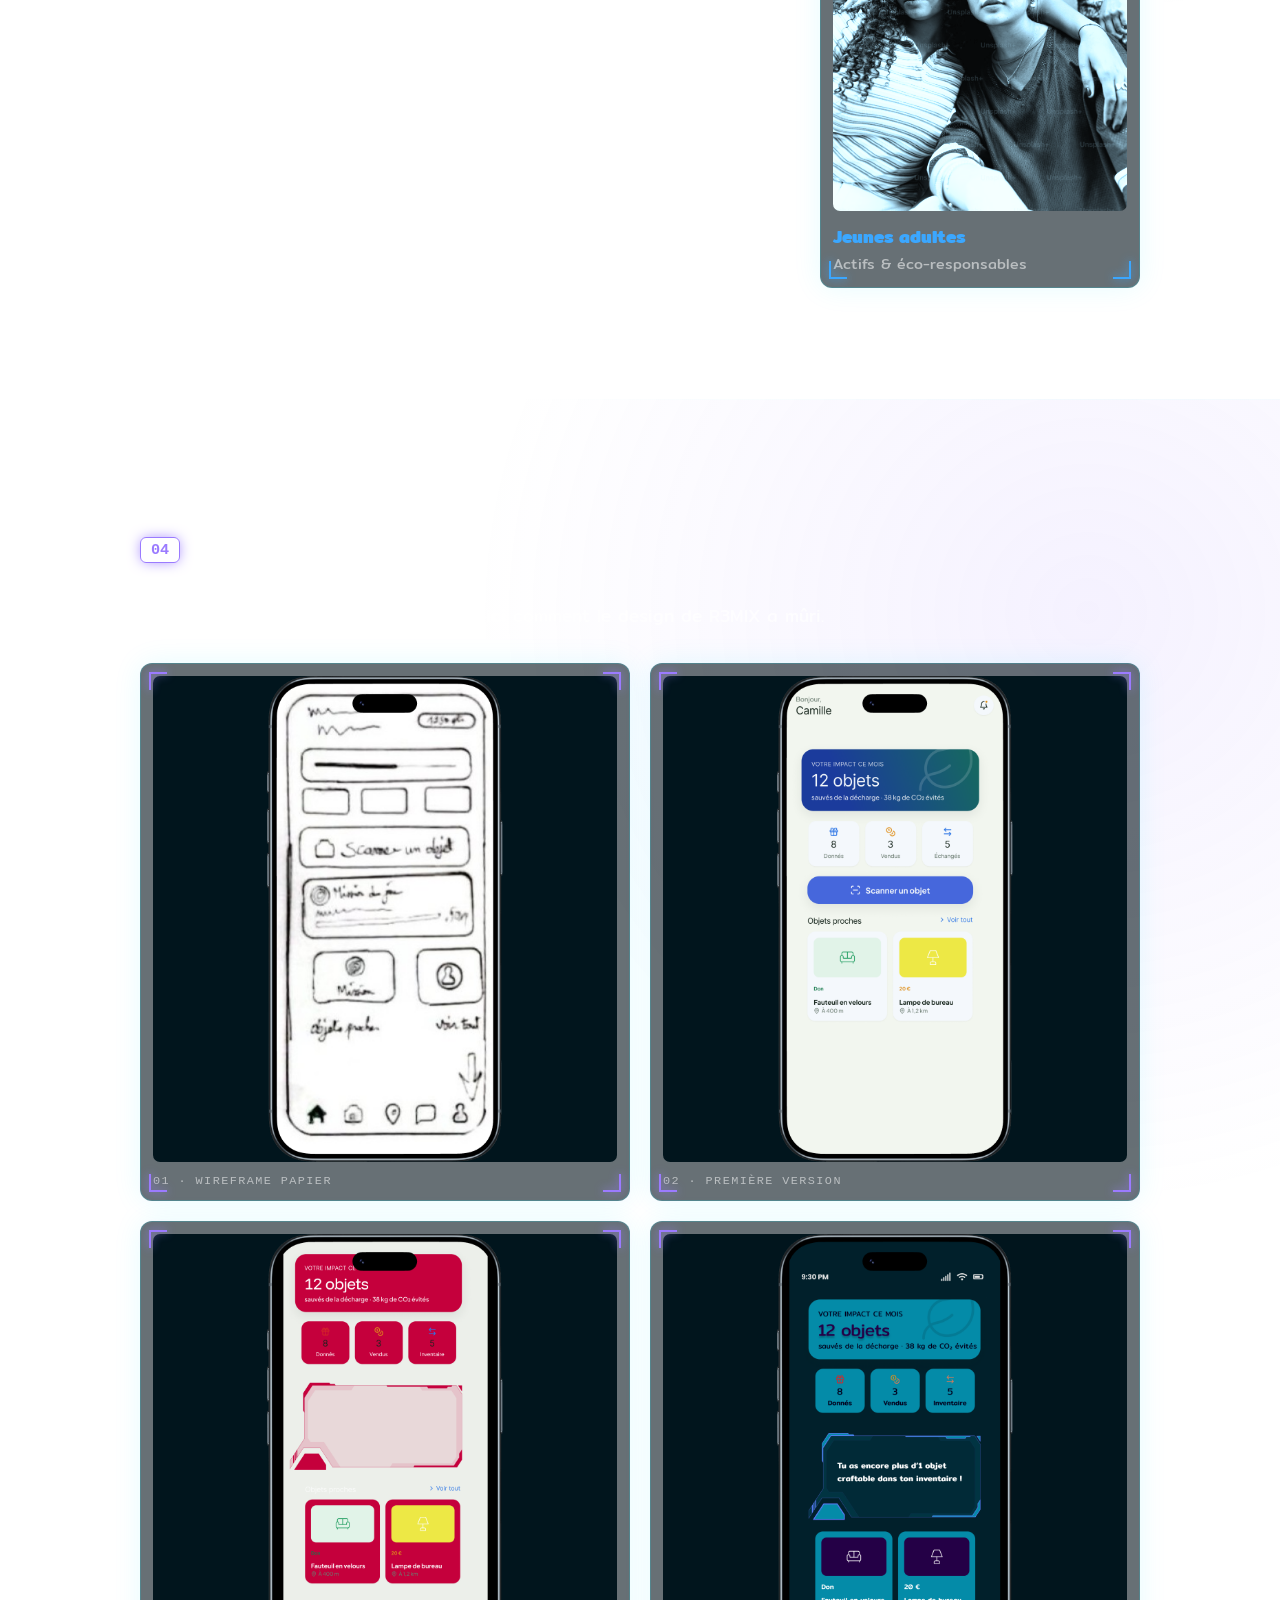
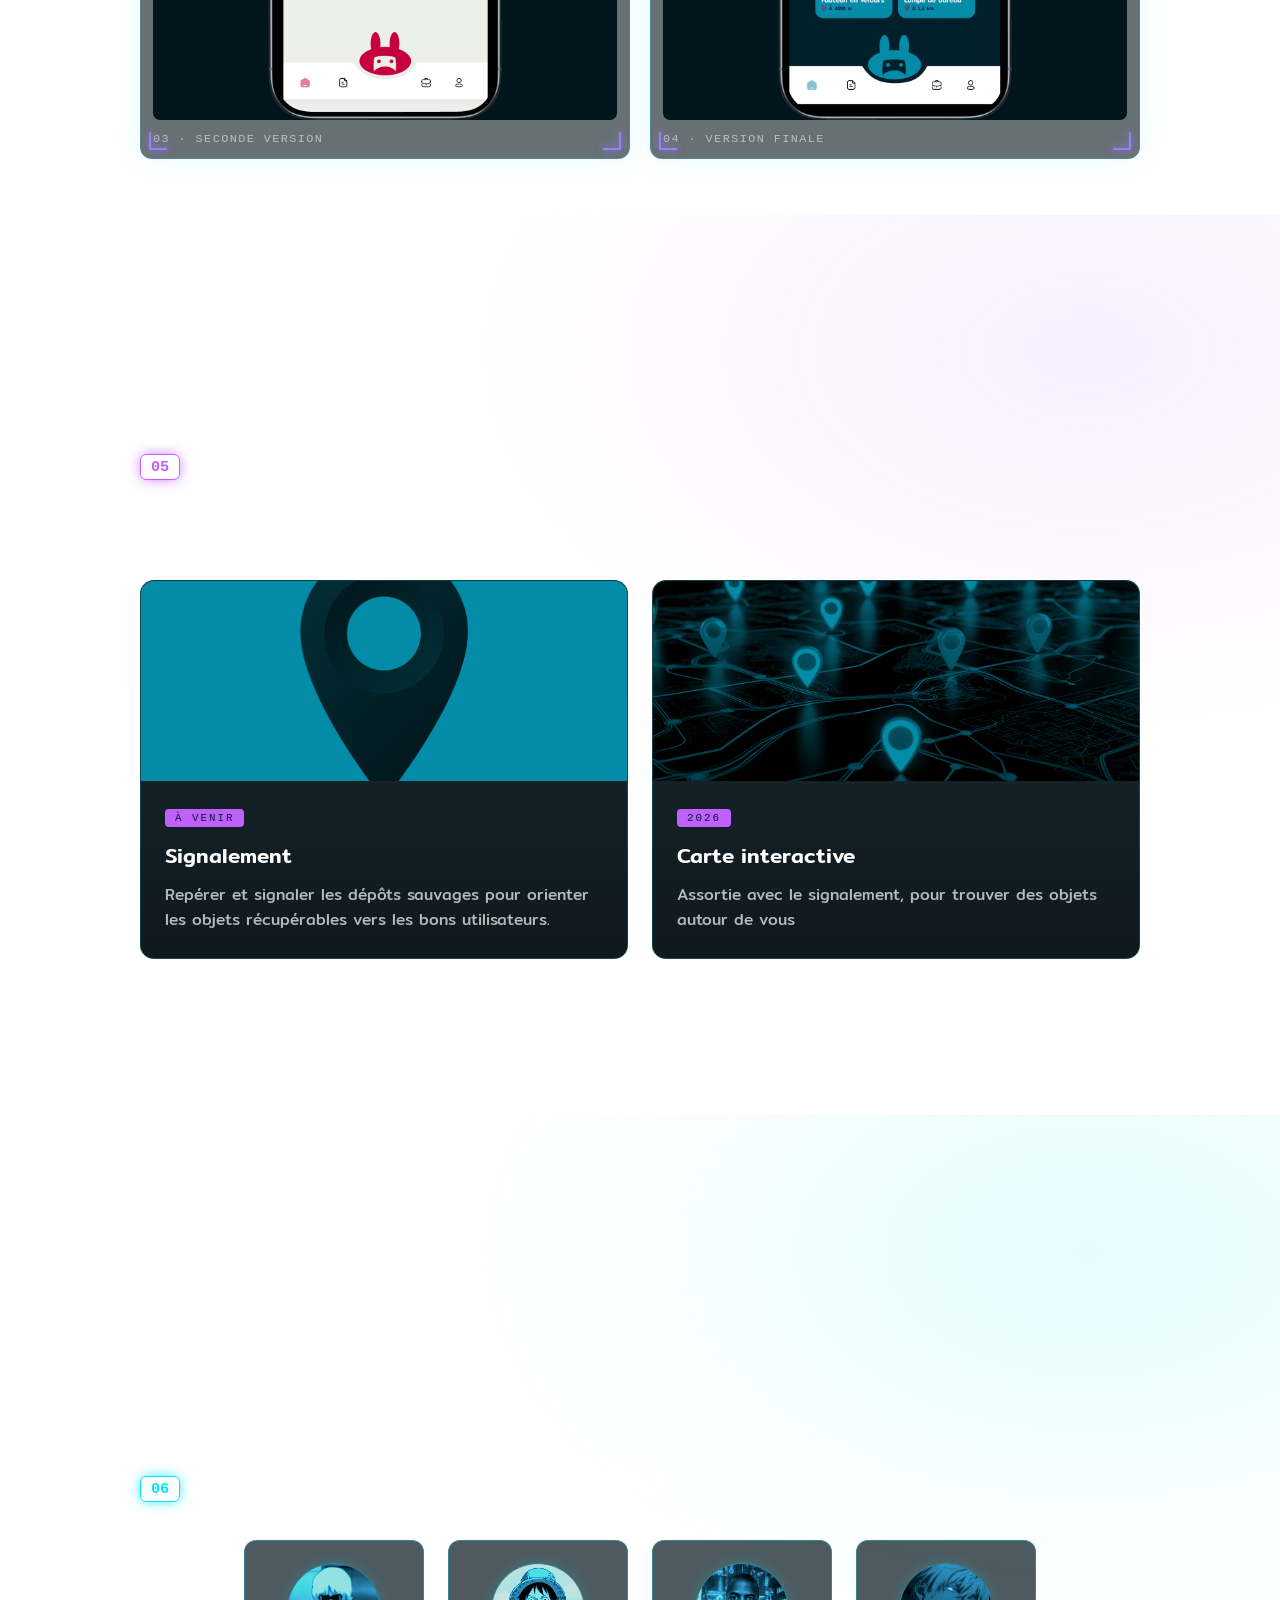
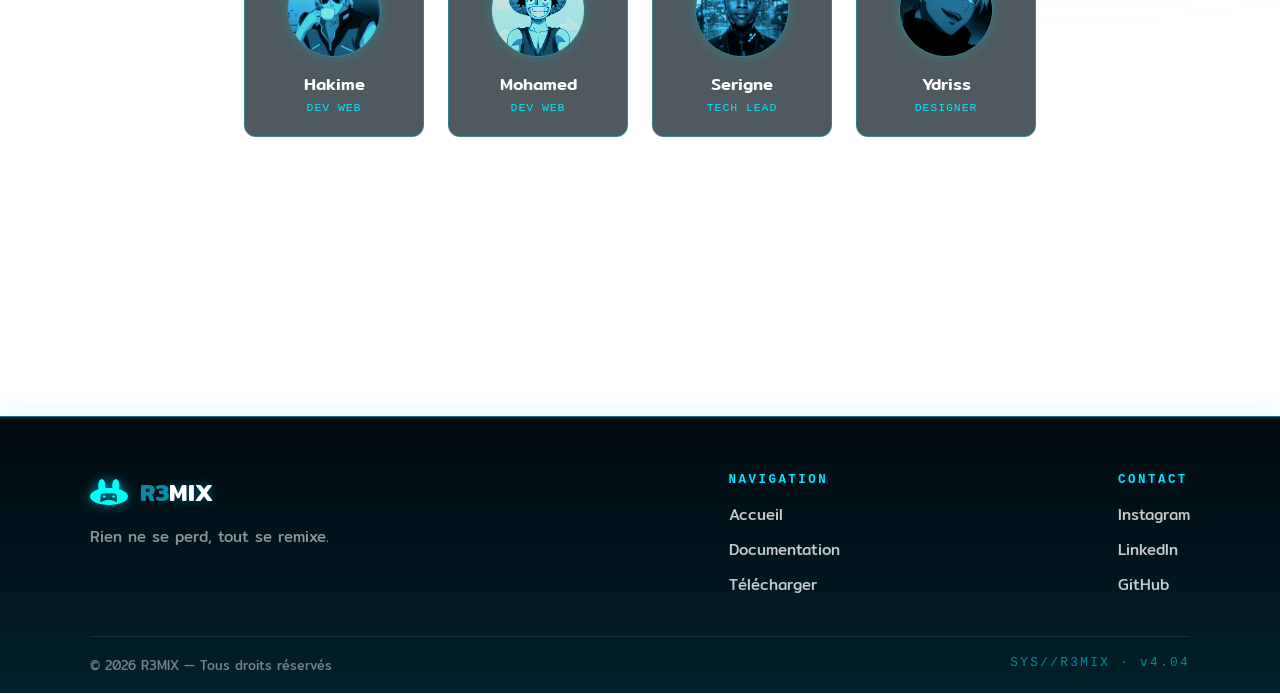
==== commit 6481b730: "Update 25 juin MATIN" ====
--- a/doc.html
+++ b/doc.html
@@ -153,7 +153,7 @@
           <span class="doc-frame-corner doc-frame-corner--tr" aria-hidden="true"></span>
           <span class="doc-frame-corner doc-frame-corner--bl" aria-hidden="true"></span>
           <span class="doc-frame-corner doc-frame-corner--br" aria-hidden="true"></span>
-          <img src="asset/Frame-Rouge.png" alt="Version non définitive">
+          <img src="asset/Phase2_EcranAccueil.png" alt="Version non définitive">
           <figcaption>03 · Seconde version</figcaption>
         </figure>
         <figure class="doc-figure">
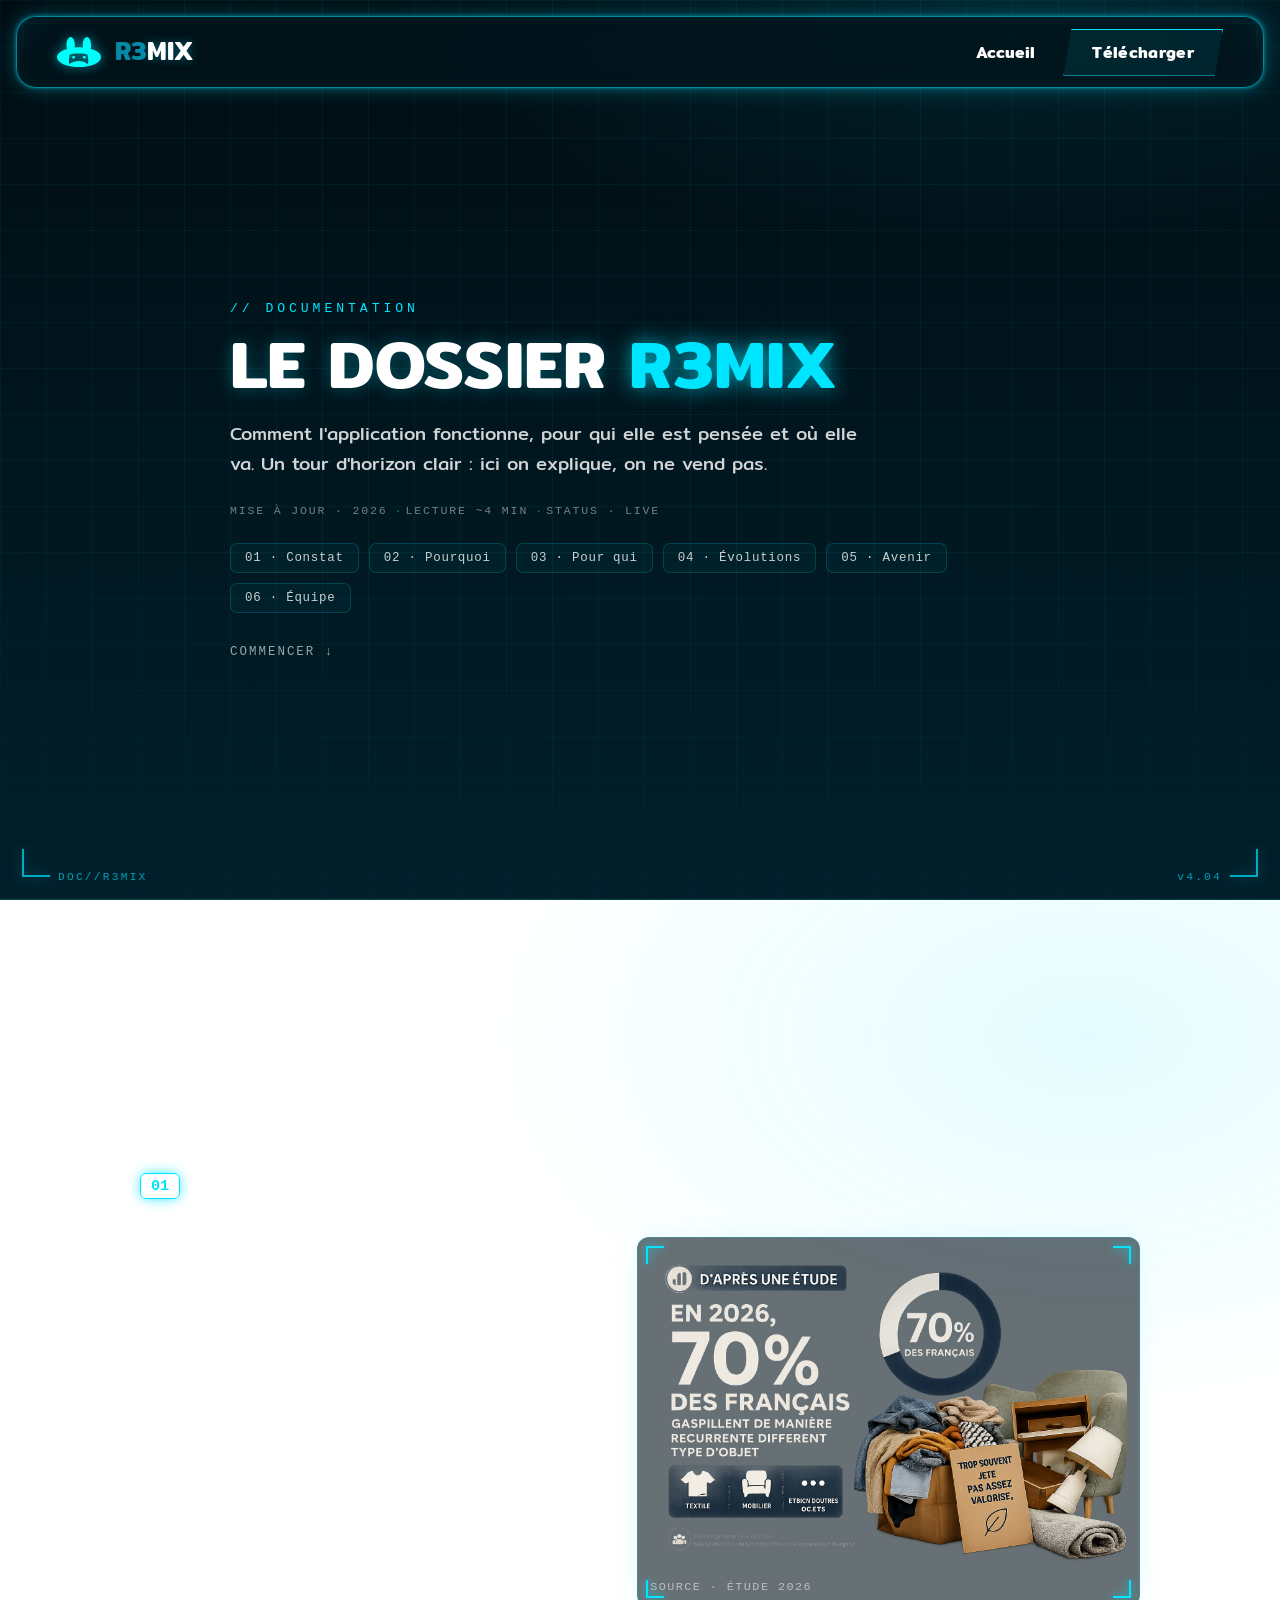
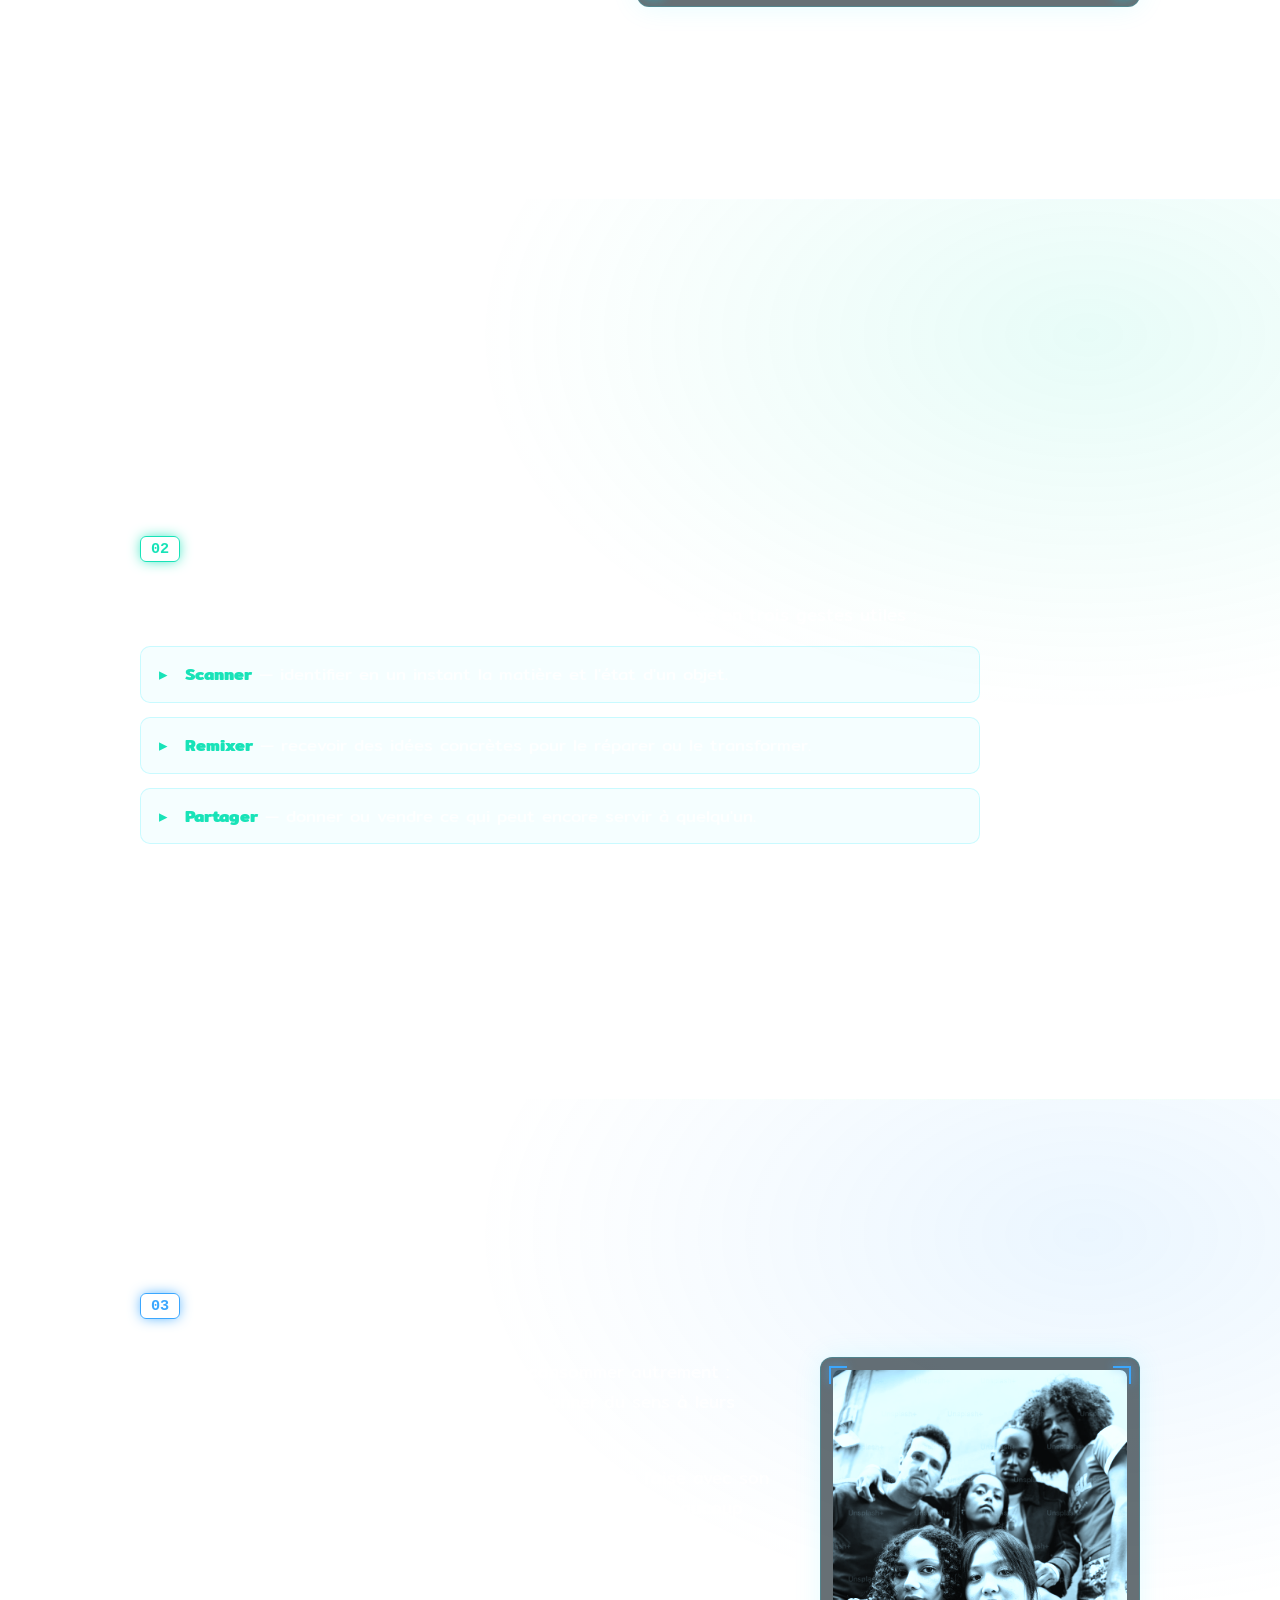
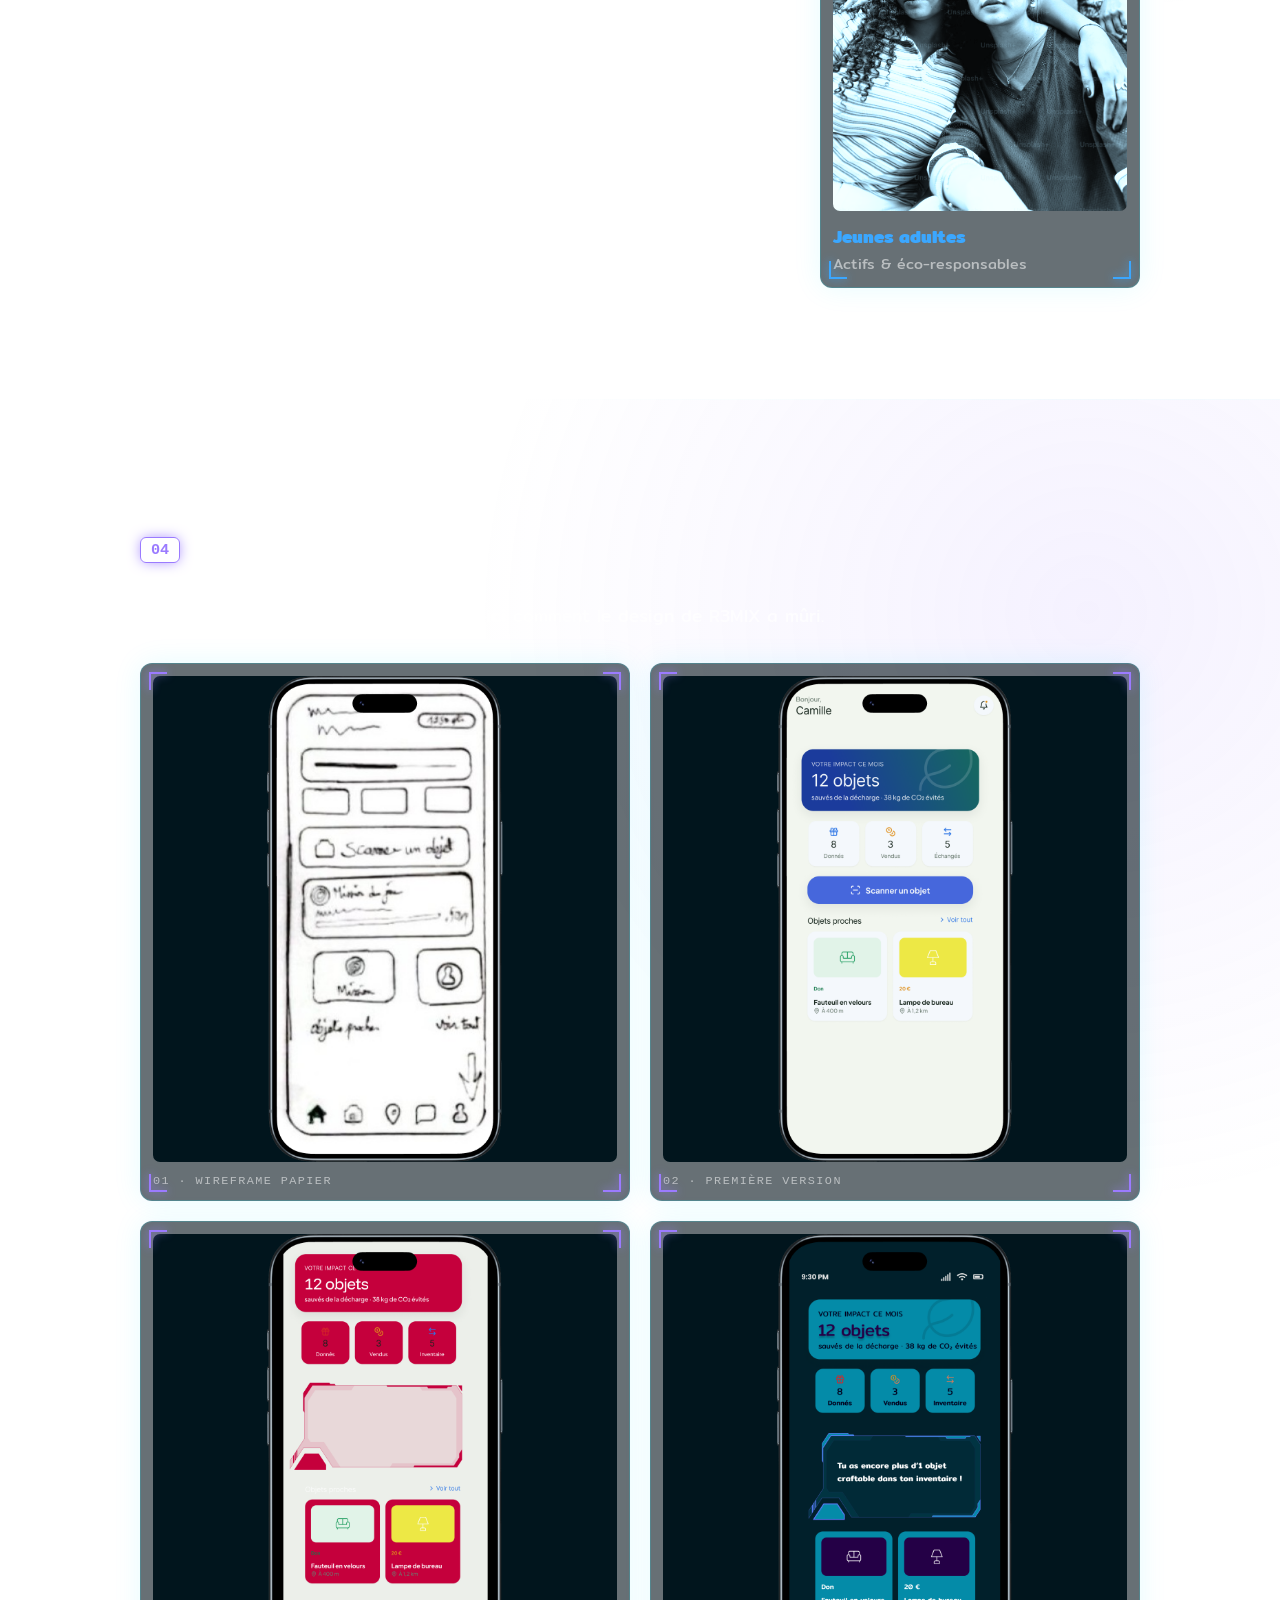
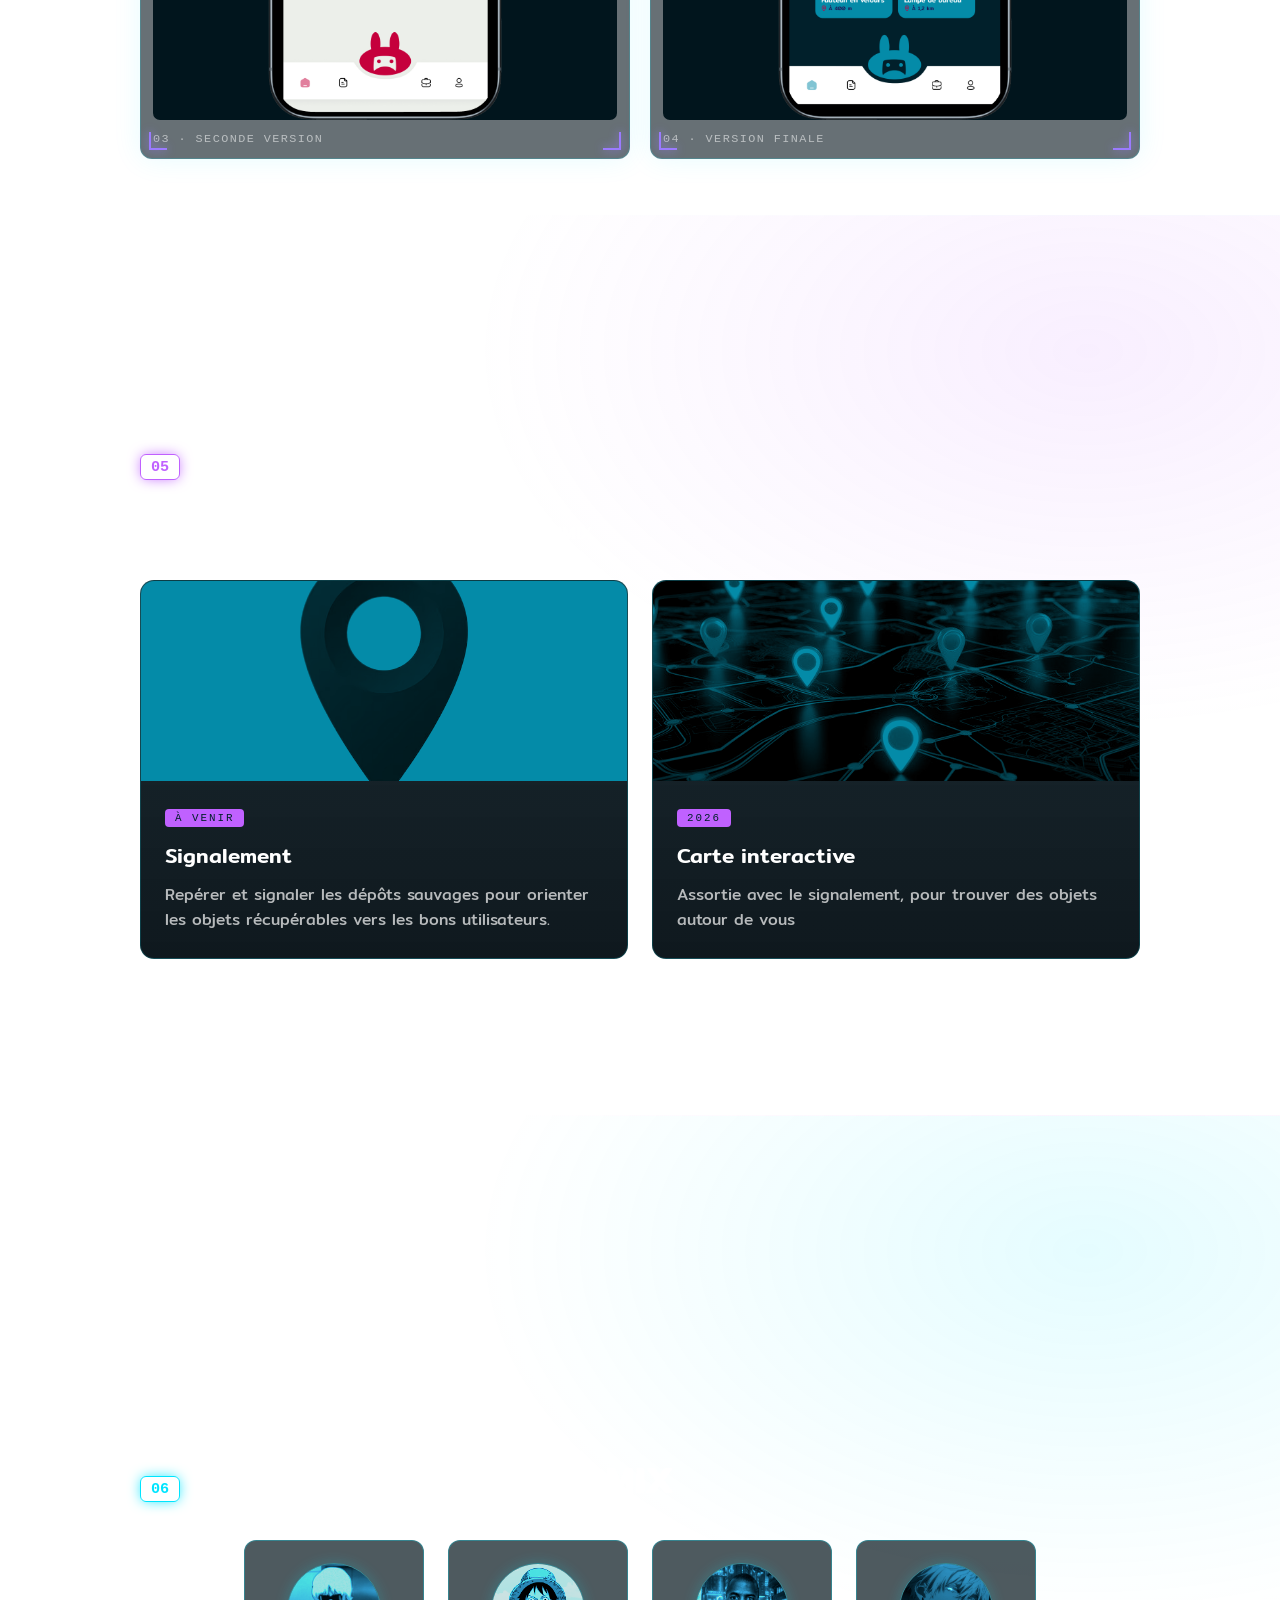
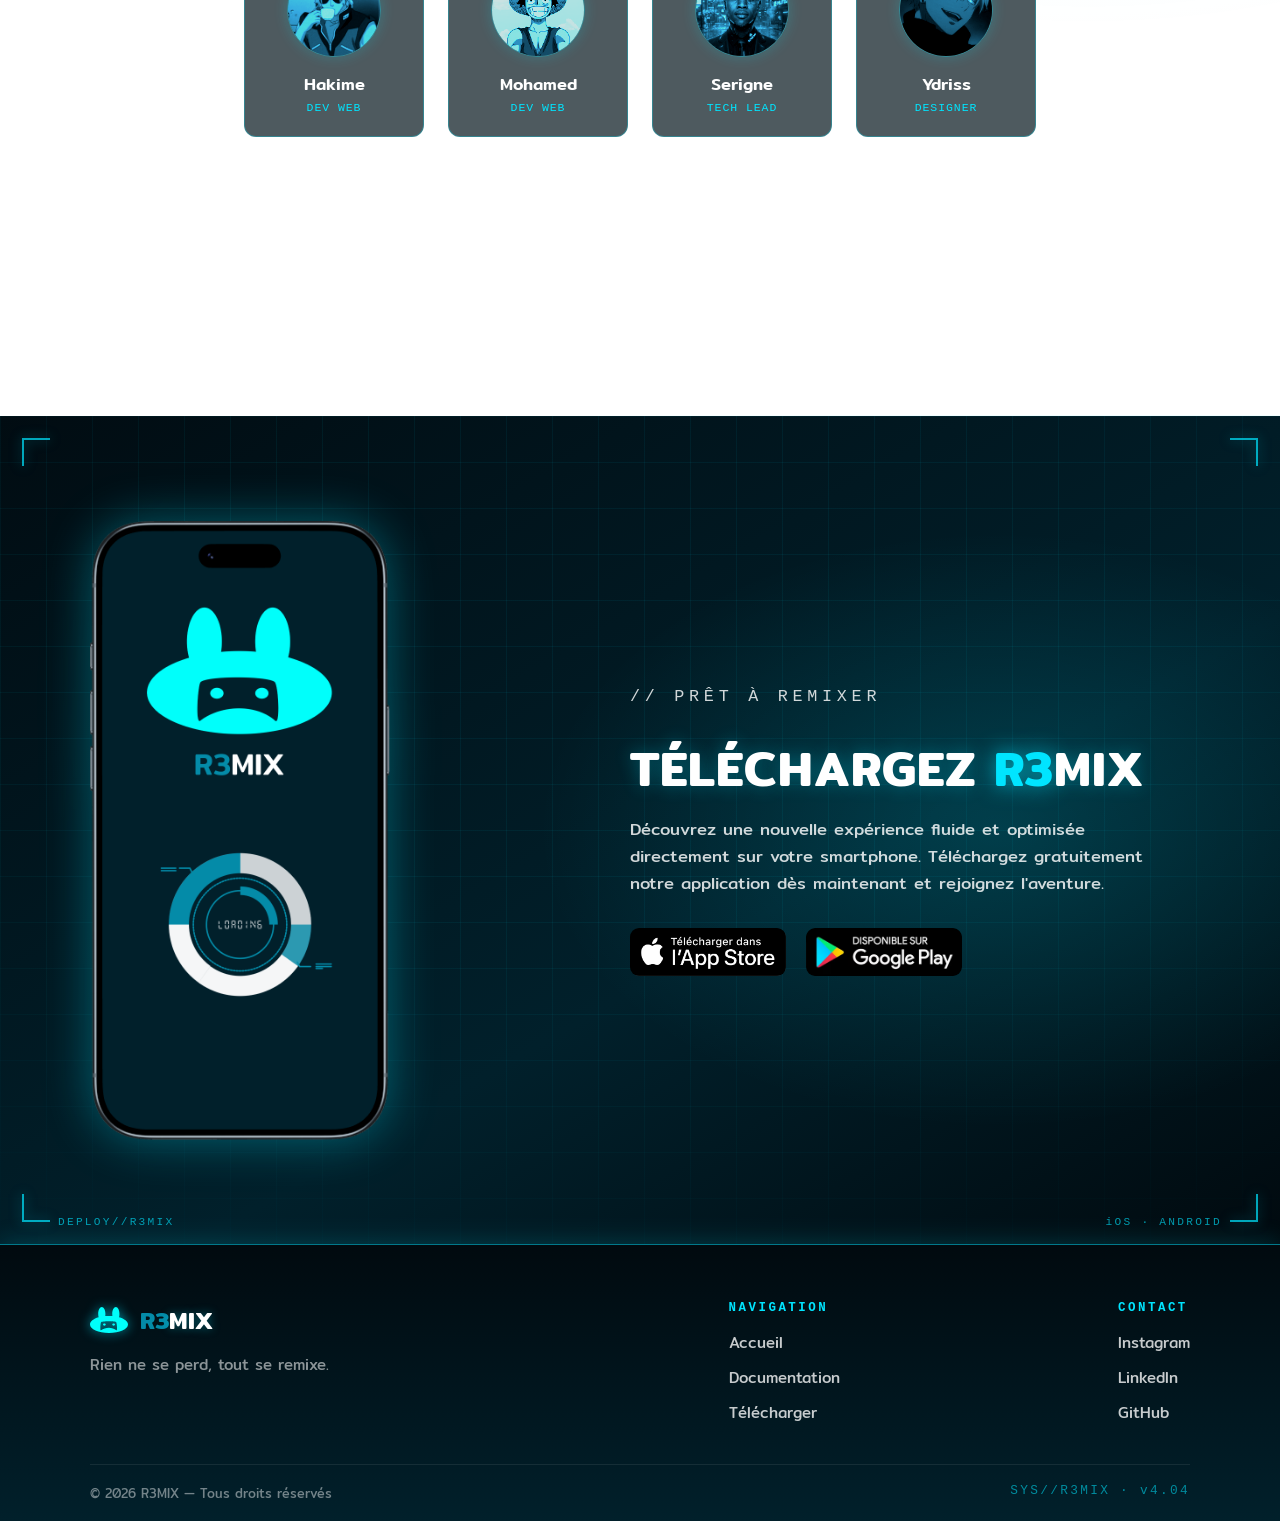
==== commit 2250ceba: "Update 25 Juin - 2 Matin" ====
--- a/doc.html
+++ b/doc.html
@@ -237,6 +237,45 @@
       </div>
     </article>
 
+
+    <section id="download-section">
+      <div class="hero-grid" aria-hidden="true"></div>
+      <div class="hud-frame" aria-hidden="true">
+        <span class="hud-corner hud-corner--tl"></span>
+        <span class="hud-corner hud-corner--tr"></span>
+        <span class="hud-corner hud-corner--bl"></span>
+        <span class="hud-corner hud-corner--br"></span>
+        <span class="hud-tag hud-tag--left">DEPLOY//R3MIX</span>
+        <span class="hud-tag hud-tag--right">iOS · ANDROID</span>
+      </div>
+      <div class="download-container">
+
+        <div class="download-image">
+          <span class="download-glow" aria-hidden="true"></span>
+          <img src="asset/Accueil-Telechargement.PNG" alt="R3MIX">
+        </div>
+
+        <div class="download-content">
+          <p class="download-kicker" aria-hidden="true">// PRÊT À REMIXER</p>
+          <h2>Téléchargez <span class="download-accent">R3</span>MIX</h2>
+          <p>Découvrez une nouvelle expérience fluide et optimisée directement sur votre smartphone. Téléchargez
+            gratuitement notre application dès maintenant et rejoignez l'aventure.</p>
+
+          <div class="download-buttons">
+            <a href="#" class="btn-store">
+              <img src="asset/home/badge-app-store.png" alt="Télécharger dans l'App Store">
+            </a>
+
+            <a href="#" class="btn-store">
+              <img src="asset/home/badge-google-play.png" alt="Disponible sur Google Play">
+            </a>
+          </div>
+        </div>
+
+      </div>
+    </section>
+
+
   </main>
 
   <footer class="site-footer">
--- a/doc.css
+++ b/doc.css
@@ -714,4 +714,154 @@
   .doc-section-head {
     gap: 12px;
   }
+}
+
+
+
+
+
+#download-section {
+  position: relative;
+  color: var(--blanc);
+  padding: 60px 40px;
+  height: var(--section-height);
+  box-sizing: border-box;
+  display: flex;
+  align-items: center;
+  justify-content: center;
+  overflow: hidden;
+  background:
+    radial-gradient(60% 60% at 78% 50%, rgba(0, 229, 255, 0.16), transparent 60%),
+    linear-gradient(150deg, #010c12 0%, var(--bleu-nuit) 60%, #010a0f 100%);
+}
+
+#download-section>.hud-frame {
+  inset: 22px;
+}
+
+.download-container {
+  position: relative;
+  z-index: 1;
+  max-width: 1100px;
+  width: 100%;
+  margin: auto;
+  display: flex;
+  align-items: center;
+  justify-content: space-between;
+  gap: 60px;
+}
+
+.download-image {
+  position: relative;
+  flex: 0 0 auto;
+  display: flex;
+  justify-content: center;
+  align-items: center;
+}
+
+.download-glow {
+  position: absolute;
+  width: 120%;
+  height: 120%;
+  border-radius: 50%;
+  background: radial-gradient(closest-side, rgba(0, 229, 255, 0.28), transparent 70%);
+  pointer-events: none;
+}
+
+.download-image img {
+  position: relative;
+  z-index: 1;
+  width: 100%;
+  max-width: 300px;
+  height: auto;
+  display: block;
+  filter: drop-shadow(0 0 24px rgba(0, 229, 255, 0.35));
+  animation: float 6s ease-in-out infinite;
+}
+
+.download-content {
+  flex: 0 1 560px;
+  text-align: left;
+}
+
+.download-kicker {
+  margin: 0 0 10px;
+  font-family: var(--hud-mono);
+  font-size: 0.8rem;
+  letter-spacing: 0.28em;
+  color: var(--cyan-neon);
+}
+
+.download-content h2 {
+  font-size: clamp(2rem, 4vw, 3rem);
+  margin: 0 0 20px;
+  line-height: 1.1;
+  text-transform: uppercase;
+  letter-spacing: 0.02em;
+  color: var(--blanc);
+  text-shadow: 0 0 18px rgba(0, 229, 255, 0.3);
+}
+
+.download-accent {
+  color: var(--cyan-neon);
+  text-shadow: 0 0 22px rgba(0, 229, 255, 0.7);
+}
+
+.download-content p {
+  font-size: 1.05rem;
+  line-height: 1.6;
+  margin: 0 0 32px;
+  color: rgba(255, 255, 255, 0.82);
+}
+
+.download-buttons {
+  display: flex;
+  gap: 20px;
+  flex-wrap: wrap;
+  align-items: center;
+}
+
+.btn-store {
+  display: inline-block;
+  border-radius: 9px;
+  transition: transform 0.3s ease, box-shadow 0.3s ease;
+}
+
+.btn-store:hover {
+  transform: translateY(-6px);
+  box-shadow: 0 0 22px rgba(0, 229, 255, 0.45);
+}
+
+.btn-store img {
+  height: 48px;
+  width: auto;
+  display: block;
+  border-radius: 9px;
+}
+
+@media (max-width: 768px) {
+  #download-section {
+    height: auto;
+    min-height: var(--section-height);
+    padding: 80px 24px;
+  }
+
+  .download-container {
+    flex-direction: column;
+    text-align: center;
+    gap: 32px;
+  }
+
+  .download-content {
+    text-align: center;
+  }
+
+  .download-kicker,
+  .download-buttons {
+    justify-content: center;
+  }
+
+  .download-buttons {
+    justify-content: center;
+  }
 }
